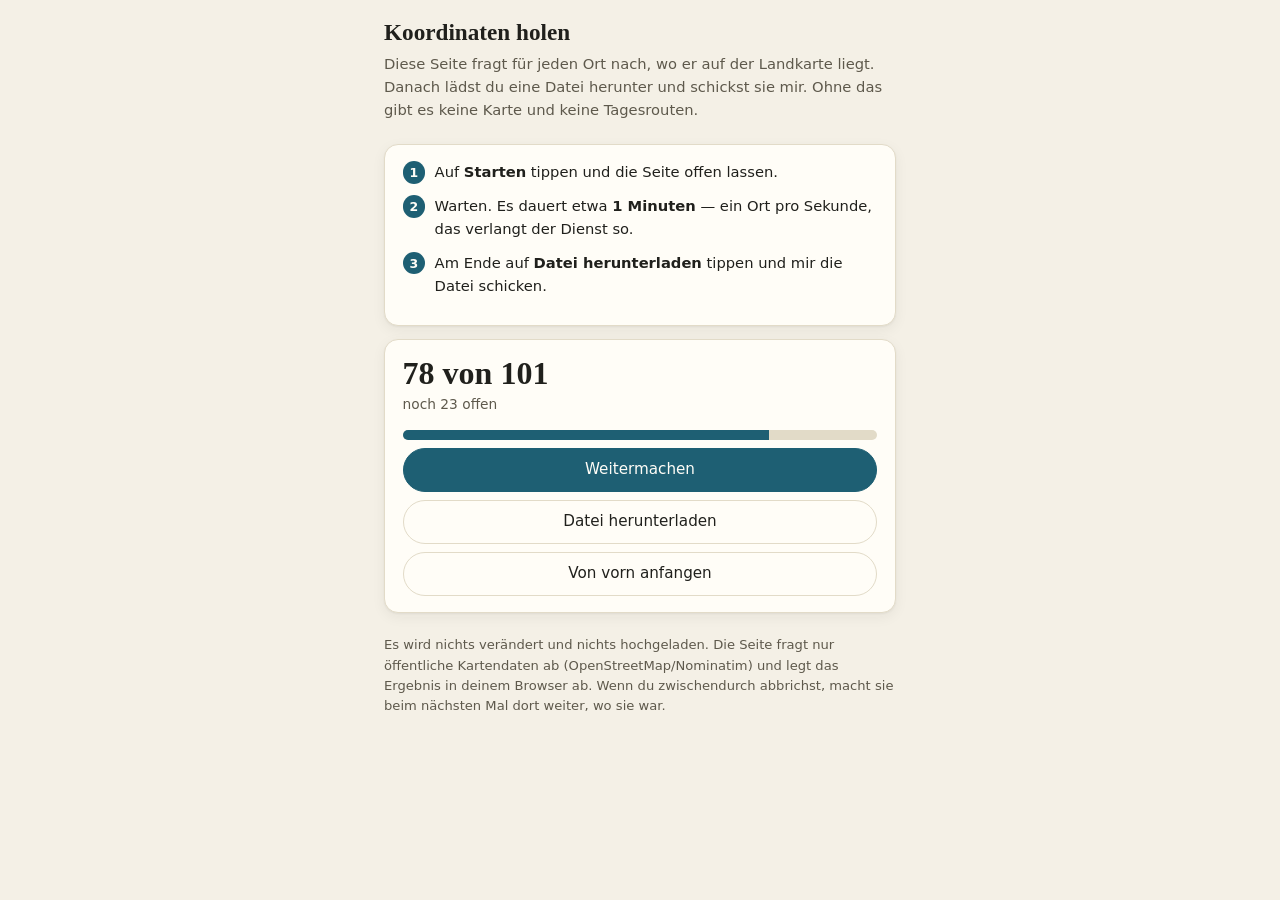
==== koordinaten.html @ c28067ff "Koordinatensuche prueft ihre Treffer, statt sie blind zu uebernehmen Beim ersten Durchlauf waren dre" ====
<!DOCTYPE html>
<html lang="de">
<head>
<meta charset="utf-8">
<meta name="viewport" content="width=device-width, initial-scale=1">
<title>Koordinaten holen — Peschiera kompakt</title>
<link rel="stylesheet" href="./style.css">
<style>
  .k { max-width: 34rem; margin-inline: auto; padding: 1.2rem 1rem 3rem; }
  .k h1 { font-size: 1.45rem; margin-bottom: .4rem; }
  .k__lead { color: var(--soft); font-size: .92rem; margin-bottom: 1.4rem; }
  .k__box { background: var(--card); border: 1px solid var(--line); border-radius: var(--r-card);
    padding: 1rem 1.1rem; margin-bottom: .8rem; box-shadow: var(--shadow); }
  .k__big { font-size: 2rem; font-family: var(--font-head); font-weight: 600; line-height: 1.1; }
  .k__sub { color: var(--soft); font-size: .86rem; margin-top: .2rem; }
  .bar2 { height: 10px; border-radius: 5px; background: var(--line); overflow: hidden; margin: .9rem 0 .5rem; }
  .bar2 i { display: block; height: 100%; width: 0; background: var(--lake); transition: width .3s ease; }
  .k__acts { display: grid; gap: .5rem; margin-top: .5rem; }
  .log { font-family: ui-monospace, Menlo, monospace; font-size: .74rem; line-height: 1.5;
    max-height: 15rem; overflow-y: auto; background: var(--bg); border: 1px solid var(--line);
    border-radius: 10px; padding: .6rem .7rem; margin-top: .8rem; }
  .log b { color: var(--verde-ink); font-weight: 600; }
  .log s { color: var(--brick); text-decoration: none; }
  .k__note { font-size: .82rem; color: var(--soft); margin-top: 1.4rem; }
  .k__step { display: flex; gap: .6rem; align-items: flex-start; margin-bottom: .7rem; font-size: .92rem; }
  .k__step span:first-child { flex: 0 0 1.4rem; height: 1.4rem; border-radius: 50%;
    background: var(--lake); color: var(--card); display: grid; place-items: center;
    font-size: .78rem; font-weight: 700; }
</style>
</head>
<body>
<div class="k">
  <h1>Koordinaten holen</h1>
  <p class="k__lead">
    Diese Seite fragt für jeden Ort nach, wo er auf der Landkarte liegt. Danach lädst du
    eine Datei herunter und schickst sie mir. Ohne das gibt es keine Karte und keine Tagesrouten.
  </p>

  <div class="k__box">
    <div class="k__step"><span>1</span><span>Auf <b>Starten</b> tippen und die Seite offen lassen.</span></div>
    <div class="k__step"><span>2</span><span>Warten. Es dauert etwa <b id="eta">8 Minuten</b> — ein Ort pro Sekunde, das verlangt der Dienst so.</span></div>
    <div class="k__step"><span>3</span><span>Am Ende auf <b>Datei herunterladen</b> tippen und mir die Datei schicken.</span></div>
  </div>

  <div class="k__box">
    <div class="k__big" id="count">…</div>
    <div class="k__sub" id="sub">wird geladen</div>
    <div class="bar2"><i id="bar"></i></div>
    <div class="k__acts">
      <button type="button" class="btn btn--primary btn--wide" id="start">Starten</button>
      <button type="button" class="btn btn--wide" id="dl" hidden>Datei herunterladen</button>
      <button type="button" class="btn btn--wide" id="reset" hidden>Von vorn anfangen</button>
    </div>
    <div class="log" id="log" hidden></div>
  </div>

  <p class="k__note">
    Es wird nichts verändert und nichts hochgeladen. Die Seite fragt nur öffentliche
    Kartendaten ab (OpenStreetMap/Nominatim) und legt das Ergebnis in deinem Browser ab.
    Wenn du zwischendurch abbrichst, macht sie beim nächsten Mal dort weiter, wo sie war.
  </p>
</div>

<script>
(function () {
  'use strict';

  var DATA = './data/places.json';
  var PAUSE = 1100;                 // ms — Nominatim erlaubt 1 Anfrage pro Sekunde
  var LS = 'pk.coords';

  var $ = function (id) { return document.getElementById(id); };
  var data = null, found = {}, failed = {}, running = false, stop = false;

  try {
    var raw = JSON.parse(localStorage.getItem(LS) || '{}') || {};
    /* alte Fassung speicherte nur die Treffer */
    found = raw.found || raw;
    failed = raw.failed || {};
  } catch (e) { found = {}; failed = {}; }

  function save() {
    try { localStorage.setItem(LS, JSON.stringify({ found: found, failed: failed })); }
    catch (e) {}
  }

  function todo() {
    return data.places.filter(function (p) {
      return !p.geo && !found[p.id] && !failed[p.id];
    });
  }

  function done() {
    return data.places.filter(function (p) { return p.geo || found[p.id]; }).length;
  }

  function paint() {
    var n = data.places.length, d = done();
    $('count').textContent = d + ' von ' + n;
    var f = Object.keys(failed).length;
    $('sub').textContent = running ? 'läuft…'
      : d === n ? 'Alle Orte haben Koordinaten.'
      : (todo().length ? 'noch ' + todo().length + ' offen' : 'fertig')
        + (f ? ' · ' + f + ' nicht gefunden' : '');
    $('bar').style.width = (d / n * 100) + '%';
    $('eta').textContent = Math.max(1, Math.round(todo().length * PAUSE / 60000)) + ' Minuten';
    $('dl').hidden = d === 0;
    $('reset').hidden = d === 0 || running;
    $('start').hidden = d === n && !running;
    /* Waehrend des Laufs ist derselbe Knopf die Notbremse — nicht sperren. */
    $('start').textContent = running ? 'Anhalten' : (d > 0 ? 'Weitermachen' : 'Starten');
    $('start').classList.toggle('btn--primary', !running);
    $('start').disabled = false;
  }

  function log(msg, cls) {
    var el = $('log');
    el.hidden = false;
    var line = document.createElement('div');
    if (cls) { var t = document.createElement(cls); t.textContent = msg; line.appendChild(t); }
    else line.textContent = msg;
    el.appendChild(line);
    el.scrollTop = el.scrollHeight;
  }

  /* --- Plausibilitaetspruefung ---------------------------------------
     Beim ersten Durchlauf sind drei Orte falsch verortet worden. Zwei Regeln,
     an den vorhandenen Daten geeicht, haetten alle drei abgefangen:

     1. Ortsname. Steht in der Adresse ein Ort, muss er auch im Ergebnis
        vorkommen. "Via F. Fontana 32, Lazise" darf nicht in Peschiera landen.
     2. Entfernung. Die Luftlinie kann nie laenger sein als die gemessene
        Strassenentfernung aus distance_km. Mit etwas Spielraum, weil kurze
        Strecken grob gerundet sind.

     Eine Untergrenze fuer die Entfernung waere untauglich: 17 korrekte Orte
     liegen unter jedem Schwellenwert, der die falschen faengt. */

  var BOX = { lonMin: 10.35, latMax: 45.95, lonMax: 11.15, latMin: 45.05 };

  function nrm(x) {
    return String(x || '').toLowerCase()
      .normalize('NFD').replace(/[\u0300-\u036f]/g, '')
      .replace(/[^a-z0-9 ]/g, ' ').replace(/\s+/g, ' ').trim();
  }

  var TOWNS = [];
  function buildTowns() {
    var seen = {};
    data.places.forEach(function (p) {
      var a = (p.address || '').trim();
      if (a.indexOf(',') < 0) return;
      var t = a.split(',').pop().trim();
      if (t && !seen[nrm(t)]) { seen[nrm(t)] = 1; TOWNS.push(t); }
    });
    /* laengere Namen zuerst, damit "Colà di Lazise" vor "Lazise" greift */
    TOWNS.sort(function (a, b) { return b.length - a.length; });
  }

  function townOf(p) {
    var raw = (p.address || '').trim();
    var a = nrm(raw);
    if (!a) return null;
    for (var i = 0; i < TOWNS.length; i++) {
      if (a.indexOf(nrm(TOWNS[i])) >= 0) return TOWNS[i];
    }
    /* Adressen ohne Komma, die wie ein Ortsname aussehen: kurz, keine Ziffern,
       kein Strassen- oder Wegwort am Anfang. Faengt Faelle wie
       "Ponti sul Mincio", die sonst ungeprueft durchlaufen. */
    if (raw.indexOf(',') < 0 && !/\d/.test(raw)) {
      var w = raw.split(/\s+/);
      if (w.length <= 4 && !/^(via|piazza|ab|start|localita|località|centro|spitze|parco|lungolago|imbarcadero|festung)$/i.test(w[0])) {
        return raw;
      }
    }
    return null;
  }

  function km(a, b) {
    var R = 6371, r = function (x) { return x * Math.PI / 180; };
    var dLat = r(b.lat - a.lat), dLon = r(b.lon - a.lon);
    var h = Math.sin(dLat / 2) * Math.sin(dLat / 2)
          + Math.cos(r(a.lat)) * Math.cos(r(b.lat)) * Math.sin(dLon / 2) * Math.sin(dLon / 2);
    return 2 * R * Math.asin(Math.sqrt(h));
  }

  /* Gibt null zurueck, wenn der Treffer passt — sonst den Ablehnungsgrund. */
  function reject(p, hit, displayName) {
    var t = townOf(p);
    if (t && nrm(displayName).indexOf(nrm(t)) < 0) {
      return 'liegt nicht in ' + t;
    }
    var base = data.meta && data.meta.base_geo;
    if (base && typeof p.distance_km === 'number' && p.distance_km > 0) {
      var luft = km(base, hit);
      var grenze = p.distance_km * 1.15 + 0.5;
      if (luft > grenze) {
        return 'zu weit weg (' + luft.toFixed(1) + ' km Luftlinie bei '
             + p.distance_km + ' km Strasse)';
      }
    }
    return null;
  }

  /* Von genau nach grob — die erste Anfrage, die etwas findet, gewinnt. */
  function queries(p) {
    var out = [], addr = (p.address || '').trim();
    if (addr) {
      out.push(addr + ', Italia');
      var noNr = addr.replace(/\s+\d+[\/\w]*(?=,|$)/, '');
      if (noNr !== addr) out.push(noNr + ', Italia');
    }
    if (p.name) {
      var parts = addr.split(',');
      var town = parts.length ? parts[parts.length - 1].trim() : '';
      out.push(town ? p.name + ', ' + town + ', Italia' : p.name + ', Italia');
    }
    var seen = {}, uniq = [];
    out.forEach(function (q) { if (q && !seen[q]) { seen[q] = 1; uniq.push(q); } });
    return uniq;
  }

  function ask(q) {
    var url = 'https://nominatim.openstreetmap.org/search'
      + '?format=jsonv2&limit=3&countrycodes=it&accept-language=de'
      /* auf die Reisegegend eingegrenzt — verhindert Treffer in halb Italien */
      + '&viewbox=' + BOX.lonMin + ',' + BOX.latMax + ',' + BOX.lonMax + ',' + BOX.latMin
      + '&bounded=1'
      + '&q=' + encodeURIComponent(q);
    return fetch(url, { headers: { 'Accept': 'application/json' } }).then(function (r) {
      if (!r.ok) throw new Error('HTTP ' + r.status);
      return r.json();
    }).then(function (hits) {
      if (!hits || !hits.length) return [];
      return hits.map(function (h) {
        return { geo: { lat: Number(Number(h.lat).toFixed(6)),
                        lon: Number(Number(h.lon).toFixed(6)) },
                 name: h.display_name || '' };
      });
    });
  }

  function wait(ms) { return new Promise(function (r) { setTimeout(r, ms); }); }

  function run() {
    var list = todo();
    if (!list.length) { running = false; paint(); return Promise.resolve(); }

    running = true; stop = false; paint();

    var i = 0;
    function next() {
      if (stop || i >= list.length) {
        running = false; paint();
        if (stop) { log('angehalten'); return Promise.resolve(); }
        var ids = Object.keys(failed);
        log('fertig — jetzt die Datei herunterladen', 'b');
        if (ids.length) {
          log('');
          log(ids.length + ' Orte ohne Koordinate — bitte mir diese Liste schicken:');
          ids.forEach(function (id) {
            var pl = null;
            for (var k = 0; k < data.places.length; k++) if (data.places[k].id === id) pl = data.places[k];
            log('   ' + (pl ? pl.name : id) + failed[id], 's');
          });
        }
        return Promise.resolve();
      }

      var p = list[i++];
      var qs = queries(p), qi = 0;

      var gruende = [];

      function tryOne() {
        if (qi >= qs.length) {
          var warum = gruende.length ? ' — ' + gruende[0] : ' — nichts gefunden';
          failed[p.id] = warum;
          save();
          log('✗ ' + p.name + warum, 's');
          return wait(PAUSE).then(next);
        }
        var q = qs[qi++];
        return ask(q).then(function (hits) {
          for (var i = 0; i < hits.length; i++) {
            var grund = reject(p, hits[i].geo, hits[i].name);
            if (!grund) {
              found[p.id] = hits[i].geo;
              delete failed[p.id];
              save(); paint();
              log('✓ ' + p.name);
              return wait(PAUSE).then(next);
            }
            if (gruende.indexOf(grund) < 0) gruende.push(grund);
          }
          return wait(PAUSE).then(tryOne);
        }).catch(function (err) {
          log('… ' + p.name + ' — ' + err.message + ', neuer Versuch');
          return wait(3000).then(tryOne);
        });
      }
      return tryOne();
    }
    return next();
  }

  function download() {
    var out = JSON.parse(JSON.stringify(data));
    out.places.forEach(function (p) { if (!p.geo && found[p.id]) p.geo = found[p.id]; });
    var missing = out.places.filter(function (p) { return !p.geo; }).length;
    var blob = new Blob([JSON.stringify(out, null, 2) + '\n'], { type: 'application/json' });
    var a = document.createElement('a');
    a.href = URL.createObjectURL(blob);
    a.download = 'places.json';
    document.body.appendChild(a); a.click(); a.remove();
    setTimeout(function () { URL.revokeObjectURL(a.href); }, 5000);
    log('Datei gespeichert' + (missing ? ' — ' + missing + ' Orte ohne Koordinaten' : ''), 'b');
  }

  $('start').addEventListener('click', function () {
    if (running) { stop = true; return; }
    run();
  });
  $('dl').addEventListener('click', download);
  $('reset').addEventListener('click', function () {
    if (!window.confirm('Alle bisher geholten Koordinaten verwerfen?')) return;
    found = {}; failed = {}; save(); $('log').innerHTML = ''; $('log').hidden = true; paint();
  });

  fetch(DATA, { cache: 'no-cache' }).then(function (r) { return r.json(); })
    .then(function (d) { data = d; buildTowns(); paint(); })
    .catch(function () {
      $('count').textContent = 'Fehler';
      $('sub').textContent = 'data/places.json nicht gefunden — läuft diese Seite im Projektordner?';
      $('start').hidden = true;
    });
})();
</script>
</body>
</html>
---- style.css ----
/* ==========================================================================
   Peschiera kompakt — style.css
   Mobile first, Spalte max. 32rem, Touch-Ziele ≥ 44px, Kontrast AA.
   ========================================================================== */

/* --- Tokens: Light (v1-Palette) ----------------------------------------- */
:root {
  --bg:    #F4F0E6;
  --card:  #FFFDF7;
  --ink:   #20201C;
  --soft:  #5E594C;
  --line:  #E2DBC8;
  --lake:  #1E5F73;
  --gold:  #B8912A;
  --brick: #A3462F;
  --verde: #2F6B5C;

  /* Text-Varianten der Akzente. Gold erreicht als Text kein AA (2,9:1),
     deshalb für Schrift eine dunklere Variante. */
  --lake-ink:  var(--lake);
  --gold-ink:  #7A5E12;
  --brick-ink: var(--brick);
  --verde-ink: var(--verde);

  --shadow: 0 1px 2px rgba(32,32,28,.05), 0 4px 14px rgba(32,32,28,.06);
  --shadow-lift: 0 2px 6px rgba(32,32,28,.08), 0 12px 32px rgba(32,32,28,.12);
  --scrim: rgba(32,32,28,.46);
  --wash: rgba(32,32,28,.045);

  --r-card: 14px;
  --r-pill: 999px;
  --col: 32rem;

  --font-head: 'Fraunces', Georgia, 'Times New Roman', serif;
  --font-body: 'Karla', system-ui, -apple-system, 'Segoe UI', sans-serif;

  --t: 160ms;
  --ease: cubic-bezier(.2,.7,.3,1);

  color-scheme: light;
}

/* --- Tokens: Dark (Systemeinstellung, sofern nicht manuell hell) --------- */
@media (prefers-color-scheme: dark) {
  :root:not([data-theme="light"]) {
    --bg:    #14150F;
    --card:  #1D1E17;
    --ink:   #EFEADD;
    --soft:  #A8A192;
    --line:  #2E2F25;
    --lake:  #6FB3C7;
    --gold:  #E0BC5B;
    --brick: #E08C72;
    --verde: #77C0AC;

    --lake-ink:  var(--lake);
    --gold-ink:  var(--gold);
    --brick-ink: var(--brick);
    --verde-ink: var(--verde);

    --shadow: 0 1px 2px rgba(0,0,0,.4), 0 4px 14px rgba(0,0,0,.34);
    --shadow-lift: 0 2px 6px rgba(0,0,0,.5), 0 12px 32px rgba(0,0,0,.45);
    --scrim: rgba(0,0,0,.62);
    --wash: rgba(239,234,221,.06);

    color-scheme: dark;
  }
}

/* --- Tokens: Dark (manuell erzwungen) ----------------------------------- */
:root[data-theme="dark"] {
  --bg:    #14150F;
  --card:  #1D1E17;
  --ink:   #EFEADD;
  --soft:  #A8A192;
  --line:  #2E2F25;
  --lake:  #6FB3C7;
  --gold:  #E0BC5B;
  --brick: #E08C72;
  --verde: #77C0AC;

  --lake-ink:  var(--lake);
  --gold-ink:  var(--gold);
  --brick-ink: var(--brick);
  --verde-ink: var(--verde);

  --shadow: 0 1px 2px rgba(0,0,0,.4), 0 4px 14px rgba(0,0,0,.34);
  --shadow-lift: 0 2px 6px rgba(0,0,0,.5), 0 12px 32px rgba(0,0,0,.45);
  --scrim: rgba(0,0,0,.62);
  --wash: rgba(239,234,221,.06);

  color-scheme: dark;
}

/* Akzent pro Kategorie — gesteuert über categories[].accent aus der JSON */
.acc-lake  { --accent: var(--lake);  --accent-ink: var(--lake-ink); }
.acc-gold  { --accent: var(--gold);  --accent-ink: var(--gold-ink); }
.acc-brick { --accent: var(--brick); --accent-ink: var(--brick-ink); }
.acc-verde { --accent: var(--verde); --accent-ink: var(--verde-ink); }

/* --- Basis --------------------------------------------------------------- */
*, *::before, *::after { box-sizing: border-box; }

/* Klassenregeln mit display überstimmen sonst das display:none des Browsers,
   und als hidden markierte Elemente bleiben sichtbar. */
[hidden] { display: none !important; }

/* iOS Safari: nimmt die Wartezeit auf einen möglichen Doppeltipp heraus und
   unterdrückt das graue Aufblitzen — sonst fühlt sich jeder Tipp träge an. */
button, a, input, label, .chip, .tab, .card__open, .star {
  touch-action: manipulation;
  -webkit-tap-highlight-color: transparent;
}
/* Das Sheet braucht die volle Kontrolle über Gesten, sein Inhalt scrollt. */
.sheet { touch-action: none; }
.sheet__body { touch-action: pan-y; }
/* Langes Drücken auf eine Karte soll keine Textauswahl auslösen. */
.card__open { -webkit-touch-callout: none; -webkit-user-select: none; user-select: none; }

html {
  -webkit-text-size-adjust: 100%;
  /* Anker- und Fokus-Sprünge nicht unter den Sticky-Header oder die
     fixierte Tableiste laufen lassen. --bar-h setzt app.js. */
  scroll-padding-top: calc(var(--bar-h, 8rem) + .5rem);
  scroll-padding-bottom: 5.5rem;
}

body {
  margin: 0;
  font-family: var(--font-body);
  font-size: 1rem;
  line-height: 1.55;
  color: var(--ink);
  background: var(--bg);
  -webkit-font-smoothing: antialiased;
  overscroll-behavior-y: none;
  /* Platz für die Tableiste unten */
  padding-bottom: calc(4.25rem + env(safe-area-inset-bottom));
}
/* Sheet offen: Seite festhalten. position:fixed statt nur overflow:hidden,
   weil iOS Safari sonst den Hintergrund weiterscrollt. top setzt app.js. */
body.is-locked {
  position: fixed;
  left: 0; right: 0; width: 100%;
  overflow: hidden;
}

h1, h2, h3 { margin: 0; font-family: var(--font-head); font-weight: 600; line-height: 1.2; }
p { margin: 0; }
a { color: var(--lake-ink); }

button { font: inherit; color: inherit; background: none; border: 0; }

:focus-visible {
  outline: 2px solid var(--lake-ink);
  outline-offset: 2px;
  border-radius: 6px;
}
@media (prefers-color-scheme: dark) {
  :root:not([data-theme="light"]) :focus-visible { outline-color: var(--gold); }
}
:root[data-theme="dark"] :focus-visible { outline-color: var(--gold); }

.wrap { width: 100%; max-width: var(--col); margin-inline: auto; padding-inline: 1rem; }

.sr-only {
  position: absolute; width: 1px; height: 1px; padding: 0; margin: -1px;
  overflow: hidden; clip: rect(0 0 0 0); white-space: nowrap; border: 0;
}
.skip {
  position: absolute; left: -9999px; top: 0; z-index: 90;
  background: var(--lake); color: #fff; padding: .7rem 1rem;
}
.skip:focus { left: 0; }

/* --- Kopf --------------------------------------------------------------- */
.bar {
  position: sticky; top: 0; z-index: 30;
  background: var(--bg);
  border-bottom: 1px solid var(--line);
  padding-top: env(safe-area-inset-top);
}

.bar__row { display: flex; align-items: flex-start; gap: .75rem; padding: .55rem 0 .4rem; }

.bar__title { font-size: 1.32rem; letter-spacing: -.015em; }
.bar__title em { font-style: normal; color: var(--lake-ink); }
.bar__sub { display: flex; align-items: center; gap: .55rem; margin-top: .25rem; }
.bar__hint { font-size: .74rem; color: var(--soft); }

/* Dauerschalter für den Hund. Kein Chip — ein Chip sagt "jetzt gerade",
   ein Schalter sagt "immer", und genau das ist gemeint. */
.switch {
  display: inline-flex; align-items: center; gap: .4rem;
  min-height: 32px; padding: 0 .1rem;
  font-size: .82rem; font-weight: 700; color: var(--soft);
  cursor: pointer;
}
.switch__box {
  width: 34px; height: 20px; flex: 0 0 auto;
  border: 1px solid var(--line); border-radius: var(--r-pill);
  background: var(--card);
  transition: background var(--t) var(--ease), border-color var(--t) var(--ease);
}
.switch__knob {
  display: block; width: 14px; height: 14px; margin: 2px;
  border-radius: var(--r-pill); background: var(--soft);
  transition: transform var(--t) var(--ease), background var(--t) var(--ease);
}
.switch[aria-checked="true"] { color: var(--verde-ink); }
.switch[aria-checked="true"] .switch__box { background: var(--verde); border-color: var(--verde); }
.switch[aria-checked="true"] .switch__knob { background: var(--card); transform: translateX(14px); }

.icon-btn {
  flex: 0 0 auto;
  width: 44px; height: 44px; margin-top: -.1rem;
  display: grid; place-items: center;
  border: 1px solid var(--line); border-radius: var(--r-pill);
  background: var(--card); color: var(--soft);
  cursor: pointer;
  transition: color var(--t) var(--ease), border-color var(--t) var(--ease);
  -webkit-tap-highlight-color: transparent;
}
.icon-btn:hover { color: var(--ink); }
.icon-btn svg { width: 20px; height: 20px; fill: none; stroke: currentColor; stroke-width: 1.8;
  stroke-linecap: round; stroke-linejoin: round; }

/* --- Suche -------------------------------------------------------------- */
.search { position: relative; padding-bottom: .45rem; }
.search__icon {
  position: absolute; left: .8rem; top: 50%; margin-top: -.85rem;
  width: 18px; height: 18px; pointer-events: none;
  fill: none; stroke: var(--soft); stroke-width: 1.9; stroke-linecap: round;
}
.search__input {
  width: 100%; min-height: 44px;
  padding: 0 2.6rem;
  font-family: var(--font-body); font-size: 1rem;   /* ≥16px: kein iOS-Zoom */
  color: var(--ink); background: var(--card);
  border: 1px solid var(--line); border-radius: var(--r-pill);
  appearance: none; -webkit-appearance: none;
  transition: border-color var(--t) var(--ease), box-shadow var(--t) var(--ease);
}
.search__input::-webkit-search-cancel-button { display: none; }
.search__input::placeholder { color: var(--soft); opacity: 1; }
.search__input:focus { border-color: var(--lake-ink); }
/* Kein outline:none — der Ring aus :focus-visible bleibt die Rückfallebene,
   auch wenn color-mix() nicht unterstützt wird. */
.search__input:focus-visible {
  outline: 2px solid var(--lake-ink);
  outline-offset: 2px;
}
.search__clear {
  position: absolute; right: .35rem; top: 50%; margin-top: -22px;
  width: 44px; height: 44px; border-radius: var(--r-pill);
  display: grid; place-items: center;
  color: var(--soft); cursor: pointer; font-size: 1.3rem; line-height: 1;
}

/* --- Filter-Chips ------------------------------------------------------- */
.filters { padding-bottom: .4rem; }

.chiprow {
  display: flex; gap: .4rem; align-items: center;
  overflow-x: auto; scrollbar-width: none;
  margin-inline: -1rem; padding: .1rem 1rem .3rem;
}
.chiprow::-webkit-scrollbar { display: none; }

/* Dass die Reihe seitlich weitergeht, sah man bisher nicht. Der Verlauf sitzt
   auf dem Rahmen, nicht auf der scrollenden Reihe — sonst scrollt er mit. */
.chipwrap { position: relative; }
.chipwrap::after {
  content: ''; position: absolute; top: 0; bottom: 0; right: -1rem;
  width: 3rem; pointer-events: none;
  /* Chip und Hintergrund liegen farblich dicht beieinander, ein zarter
     Verlauf wäre unsichtbar. Deshalb deckt er am Rand vollständig ab. */
  background: linear-gradient(to right, transparent, var(--bg) 62%, var(--bg));
}
.chiprow--wrap {
  flex-wrap: wrap; align-items: flex-start;
  margin-inline: 0; padding-inline: 0;
  /* Begrenzt, damit der Sticky-Header nie den halben Bildschirm frisst */
  max-height: 7.5rem; overflow-y: auto; overscroll-behavior: contain;
}

.chip {
  flex: 0 0 auto;
  display: inline-flex; align-items: center; gap: .35rem;
  min-height: 36px; padding: .3rem .72rem;
  font-size: .85rem; font-weight: 500;
  color: var(--soft); background: var(--card);
  border: 1px solid var(--line); border-radius: var(--r-pill);
  cursor: pointer; white-space: nowrap;
  transition: color var(--t) var(--ease), background var(--t) var(--ease),
              border-color var(--t) var(--ease);
  -webkit-tap-highlight-color: transparent;
}
.chip__n { font-size: .74rem; font-variant-numeric: tabular-nums; opacity: .75; }
.chip[aria-pressed="true"] {
  color: var(--card); background: var(--accent, var(--lake));
  border-color: var(--accent, var(--lake));
}
.chip[aria-pressed="true"] .chip__n { opacity: .85; }
.chip--dog[aria-pressed="true"] { background: var(--verde); border-color: var(--verde); }
.chip--walk[aria-pressed="true"] { background: var(--lake); border-color: var(--lake); }
.chip--tag[aria-pressed="true"] { background: var(--ink); border-color: var(--ink); color: var(--bg); }

.chip--ghost { color: var(--soft); background: transparent; border-style: dashed; }

/* Zeile mit Trefferzahl und Sortierung */
.meta {
  display: flex; align-items: center; justify-content: space-between;
  gap: .75rem; padding: .1rem 0 .6rem;
  font-size: .8rem; color: var(--soft);
}
.sort { display: inline-flex; border: 1px solid var(--line); border-radius: var(--r-pill);
  background: var(--card); overflow: hidden; }
.sort button {
  min-height: 36px; padding: .25rem .7rem;
  font-size: .8rem; font-weight: 500; color: var(--soft); cursor: pointer;
  transition: color var(--t) var(--ease), background var(--t) var(--ease);
}
.sort button[aria-pressed="true"] { color: var(--card); background: var(--lake); }

/* --- Liste -------------------------------------------------------------- */
.main { padding-top: .35rem; }
/* Zeile statt Karte. Bei 101 Orten kostet jede Kartenkante Platz, den der
   Name besser gebraucht: kein Schatten, keine Rundung, kein Abstand dazwischen
   — nur eine Haarlinie. Die farbige Kante links bleibt, sie ist das einzige
   Merkmal, das man ohne Lesen erkennt. */
.list {
  display: grid; gap: 0;
  margin-inline: -1rem;
  border-top: 1px solid var(--line);
}

.card {
  position: relative;
  display: grid; grid-template-columns: minmax(0, 1fr);
  align-items: start;
  min-height: 5.7rem;
  padding: .62rem 3.1rem .68rem .85rem;
  background: var(--card);
  border-bottom: 1px solid var(--line);
  border-left: 3px solid var(--accent, var(--line));
}

/* Deckt die ganze Karte ab, damit jeder Tap öffnet. Liegt unter dem Stern. */
.card__open {
  position: absolute; inset: 0; z-index: 0;
  cursor: pointer; background: none; padding: 0;
  -webkit-tap-highlight-color: transparent;
}

.card > h3, .card > p, .card > .facts { grid-column: 1; margin: 0; min-width: 0; }
.card > * + * { margin-top: .16rem; }

.card__name { font-size: 1.02rem; letter-spacing: -.01em; }
.card__meta { display: flex; flex-wrap: wrap; align-items: center; gap: .25rem .45rem; }
.card__badge {
  font-family: var(--font-body); font-size: .68rem; font-weight: 700;
  text-transform: uppercase; letter-spacing: .06em;
  color: var(--accent-ink, var(--soft));
  border: 1px solid currentColor; border-radius: 5px;
  padding: .05rem .34rem;
}
.card__cat { font-size: .72rem; font-weight: 700; text-transform: uppercase;
  letter-spacing: .06em; color: var(--accent-ink, var(--soft)); }

.card__note { font-size: .86rem; color: var(--soft);
  white-space: nowrap; overflow: hidden; text-overflow: ellipsis; }

.facts { display: flex; flex-wrap: wrap; gap: .1rem .6rem; font-size: .78rem; color: var(--soft); }
.fact { display: inline-flex; align-items: center; gap: .25rem; white-space: nowrap; }
.fact--rating { color: var(--ink); font-weight: 500; }
.fact--dog { color: var(--verde-ink); font-weight: 500; }
.fact--nodog { color: var(--soft); }
.fact svg { width: 14px; height: 14px; fill: none; stroke: currentColor; stroke-width: 1.9;
  stroke-linecap: round; stroke-linejoin: round; }
.fact--rating svg { fill: currentColor; stroke: none; }

/* .tag wird weiterhin im Detail-Sheet gebraucht, in der Zeile nicht mehr. */
.tag { font-size: .7rem; color: var(--soft); background: var(--wash);
  border-radius: var(--r-pill); padding: .1rem .48rem; }

/* Merken-Stern und Gesehen-Haken */
.card__marks {
  position: absolute; top: .3rem; right: .3rem; z-index: 1;
  display: grid; align-content: start;
}

.star, .seen {
  width: 44px; height: 44px;
  display: grid; place-items: center;
  border-radius: var(--r-pill); color: var(--soft); cursor: pointer;
  transition: color var(--t) var(--ease), transform var(--t) var(--ease);
}
.star svg, .seen svg { width: 21px; height: 21px; fill: none; stroke: currentColor;
  stroke-width: 1.7; stroke-linecap: round; stroke-linejoin: round; }
.star:active, .seen:active { transform: scale(.9); }

.star[aria-pressed="true"] { color: var(--gold-ink); }
.star[aria-pressed="true"] svg { fill: currentColor; }

.seen[aria-pressed="true"] { color: var(--verde-ink); }
.seen[aria-pressed="true"] svg { stroke-width: 2.2; }

/* Gesehen: erkennbar, aber weiter gut lesbar */
.card--seen { border-left-color: var(--line); }
.card--seen .card__name { color: var(--soft); }
.card--seen .card__note, .card--seen .facts { opacity: .72; }

.card__seen {
  display: inline-flex; align-items: center; gap: .22rem;
  font-size: .7rem; font-weight: 700; text-transform: uppercase; letter-spacing: .05em;
  color: var(--verde-ink);
}
.card__seen svg { width: 12px; height: 12px; fill: none; stroke: currentColor;
  stroke-width: 2.6; stroke-linecap: round; stroke-linejoin: round; }

.chip--unseen[aria-pressed="true"] { background: var(--verde); border-color: var(--verde); }
.chip--short[aria-pressed="true"] { background: var(--gold-ink); border-color: var(--gold-ink); }
.fact--time { color: var(--gold-ink); font-weight: 500; }
.chip svg { width: 14px; height: 14px; fill: none; stroke: currentColor; stroke-width: 1.9;
  stroke-linecap: round; stroke-linejoin: round; flex: 0 0 auto; }

/* --- Leerzustände ------------------------------------------------------- */
.empty { text-align: center; padding: 2.6rem 1rem; color: var(--soft); }
.empty h2 { font-size: 1.05rem; color: var(--ink); margin-bottom: .3rem; }
.empty p { font-size: .88rem; }
.empty .btn { margin-top: 1.1rem; }

.btn {
  display: inline-flex; align-items: center; justify-content: center; gap: .45rem;
  min-height: 44px; padding: 0 1.1rem;
  font-family: var(--font-body); font-size: .95rem; font-weight: 500;
  border-radius: var(--r-pill); border: 1px solid var(--line);
  background: var(--card); color: var(--ink);
  cursor: pointer; text-decoration: none;
  transition: background var(--t) var(--ease), border-color var(--t) var(--ease);
}
.btn--primary { background: var(--lake); border-color: var(--lake); color: #fff; }
:root[data-theme="dark"] .btn--primary,
.btn--primary { color: var(--card); }
.btn--wide { width: 100%; }
.btn svg { width: 17px; height: 17px; fill: none; stroke: currentColor; stroke-width: 1.9;
  stroke-linecap: round; stroke-linejoin: round; }

/* --- Teilen und Empfangen ----------------------------------------------- */
.sharebar {
  display: flex; align-items: center; justify-content: space-between; gap: .75rem;
  background: var(--card); border: 1px solid var(--line); border-radius: var(--r-card);
  padding: .7rem .85rem; margin-bottom: .7rem; box-shadow: var(--shadow);
}
.sharebar__t { font-size: .84rem; color: var(--soft); }
.sharebar .btn { min-height: 40px; padding: 0 .9rem; font-size: .88rem; flex: 0 0 auto; }

.inbox {
  background: var(--card); border: 1px solid var(--gold); border-left: 3px solid var(--gold);
  border-radius: var(--r-card); padding: .95rem 1rem 1rem; margin-bottom: .8rem;
  box-shadow: var(--shadow-lift);
}
.inbox__t { font-size: 1.05rem; margin-bottom: .2rem; }
.inbox__x { font-size: .87rem; color: var(--soft); margin-bottom: .8rem; }
.inbox__acts { display: grid; gap: .45rem; }

/* --- Info-Ansicht ------------------------------------------------------- */
.section { margin-bottom: 1.6rem; }
.section__h { font-size: 1.1rem; margin-bottom: .2rem; }
.section__lead { font-size: .83rem; color: var(--soft); margin-bottom: .75rem; }

.panel {
  background: var(--card); border: 1px solid var(--line);
  border-radius: var(--r-card); padding: .85rem .95rem; margin-bottom: .6rem;
  box-shadow: var(--shadow);
}
.panel--open { border-left: 3px solid var(--gold); }
.panel__t { font-size: .98rem; margin-bottom: .2rem; }
.panel__x { font-size: .88rem; color: var(--soft); }
.panel__c { font-size: .85rem; margin-top: .45rem; }

.checks { list-style: none; margin: 0; padding: 0; display: grid; gap: .5rem; }
.checks li {
  display: grid; grid-template-columns: 1.1rem 1fr; gap: .5rem;
  font-size: .87rem; color: var(--soft);
}
.checks li::before { content: "✓"; color: var(--verde-ink); font-weight: 700; line-height: 1.5; }

/* --- Detail-Sheet ------------------------------------------------------- */
.scrim {
  position: fixed; inset: 0; z-index: 40;
  background: var(--scrim); opacity: 0;
  transition: opacity var(--t) var(--ease);
}
.scrim[hidden] { display: none; }
.scrim.is-on { opacity: 1; }

.sheet {
  position: fixed; z-index: 50; left: 0; right: 0; bottom: 0;
  max-height: 90vh; max-height: 90dvh;
  display: flex; flex-direction: column;
  background: var(--card);
  border-top: 1px solid var(--line);
  border-radius: 20px 20px 0 0;
  box-shadow: var(--shadow-lift);
  transform: translateY(101%);
  transition: transform 260ms var(--ease);
  touch-action: none;
}
.sheet[hidden] { display: none; }
.sheet.is-on { transform: translateY(0); }
.sheet.is-drag { transition: none; }

.sheet__grip {
  width: 6rem; margin-inline: auto;
  padding: .7rem 0 .35rem; display: flex; justify-content: center;
}
.sheet__grip span { width: 2.2rem; height: 4px; border-radius: 2px; background: var(--line); }

.sheet__close {
  position: absolute; top: 1.15rem; right: .6rem; z-index: 3;
  width: 44px; height: 44px; display: grid; place-items: center;
  /* Kein Vollkreis: dessen Ecken liegen ausserhalb der Form und nehmen
     von den 44px spuerbar Trefferflaeche weg. */
  border-radius: 12px;
  background: var(--wash); color: var(--ink);
  cursor: pointer; font-size: 1.35rem; line-height: 1;
}

.sheet__body {
  /* Kein -webkit-overflow-scrolling: touch — seit iOS 13 ohne Wirkung, aber
     es hebt den Container auf eine eigene Ebene. Das ✕ liegt darüber und war
     auf dem iPhone deshalb nicht antippbar. */
  overflow-y: auto; touch-action: pan-y;
  position: relative; z-index: 1;
  padding: .2rem 1.15rem calc(1.5rem + env(safe-area-inset-bottom));
}
.sheet__body > * { max-width: var(--col); margin-inline: auto; }

.sheet__cat { font-size: .72rem; font-weight: 700; text-transform: uppercase;
  letter-spacing: .06em; color: var(--accent-ink, var(--soft)); }
.sheet__name { font-size: 1.42rem; letter-spacing: -.02em; padding-right: 3rem; margin: .1rem 0 .5rem; }
.sheet__note { font-size: .95rem; margin-bottom: .9rem; }

.dl { display: grid; grid-template-columns: 6.2rem 1fr; gap: .45rem .8rem; margin: 0 0 1rem; }
.dl dt { font-size: .74rem; font-weight: 700; text-transform: uppercase; letter-spacing: .05em;
  color: var(--soft); padding-top: .15rem; }
.dl dd { margin: 0; font-size: .92rem; }
.dl dd.soft { color: var(--soft); }
.dl a { text-decoration: none; border-bottom: 1px solid currentColor; }

.sheet__conn {
  font-size: .87rem; color: var(--soft);
  background: var(--wash); border-radius: 10px; padding: .6rem .7rem; margin-bottom: 1rem;
}
.sheet__conn b { display: block; font-size: .72rem; text-transform: uppercase; letter-spacing: .05em;
  color: var(--accent-ink, var(--soft)); margin-bottom: .15rem; }

.sheet__acts { display: grid; gap: .5rem; }

/* Tag-Auswahl im Filter-Sheet: umbrechend, nicht scrollend — hier ist Platz. */
.sheet__count { font-size: .82rem; font-weight: 700; color: var(--lake-ink); margin-bottom: .8rem; }
.tagpick { display: flex; flex-wrap: wrap; gap: .4rem; margin-bottom: 1.1rem; }
.chip--tags[aria-pressed="true"] { background: var(--ink); border-color: var(--ink); color: var(--bg); }

/* --- Tableiste ---------------------------------------------------------- */
/* Bei offener Tastatur hängt iOS fixierte Elemente an den sichtbaren
   Bildausschnitt — die Tableiste klebt dann über der Tastatur und verdeckt
   das erste Suchergebnis. Solange getippt wird, fährt sie weg. */
body.is-typing .tabs { transform: translateY(110%); }

.tabs {
  position: fixed; left: 0; right: 0; bottom: 0; z-index: 35;
  transition: transform 180ms var(--ease);
  background: var(--card);
  border-top: 1px solid var(--line);
  padding-bottom: env(safe-area-inset-bottom);
}
.tabs__inner { display: flex; max-width: var(--col); margin-inline: auto; }
.tab {
  flex: 1; min-height: 3.6rem; padding: .45rem .2rem;
  display: grid; justify-items: center; gap: .1rem;
  font-size: .68rem; font-weight: 500; color: var(--soft);
  cursor: pointer;
  transition: color var(--t) var(--ease);
  -webkit-tap-highlight-color: transparent;
}
.tab svg { width: 22px; height: 22px; fill: none; stroke: currentColor; stroke-width: 1.7;
  stroke-linecap: round; stroke-linejoin: round; }
.tab[aria-selected="true"] { color: var(--lake-ink); }
.tab__n {
  position: absolute; transform: translate(1.15rem, -.15rem);
  font-size: .62rem; font-weight: 700; line-height: 1;
  color: var(--card); background: var(--gold-ink);
  border-radius: var(--r-pill); padding: .12rem .3rem;
}

/* --- Fuß ---------------------------------------------------------------- */
.foot { padding: 1.6rem 0 .4rem; font-size: .74rem; color: var(--soft); text-align: center; }
.foot p + p { margin-top: .3rem; }

/* --- Ladezustand / Fehler ---------------------------------------------- */
.boot {
  position: fixed; inset: 0; z-index: 60;
  display: grid; place-content: center; justify-items: center; gap: .9rem;
  padding: 1.5rem; text-align: center; background: var(--bg); color: var(--soft);
}
.boot[hidden] { display: none; }
.boot h2 { font-size: 1.15rem; color: var(--ink); }
.boot p { font-size: .88rem; max-width: 26rem; }
.boot code { font-family: ui-monospace, Menlo, monospace; font-size: .82rem;
  background: var(--wash); padding: .1rem .3rem; border-radius: 4px; }
.spin { width: 28px; height: 28px; border-radius: 50%;
  border: 3px solid var(--line); border-top-color: var(--lake); animation: spin 850ms linear infinite; }
@keyframes spin { to { transform: rotate(360deg); } }

/* --- Heute -------------------------------------------------------------- */

.today { padding-top: .9rem; }

.today__date { font-size: .78rem; letter-spacing: .08em; text-transform: uppercase; color: var(--soft); }
.today__now {
  display: flex; align-items: baseline; gap: .6rem;
  font-size: 1.9rem; letter-spacing: -.02em; margin: .2rem 0 0;
  padding-bottom: .7rem; border-bottom: 2px solid var(--ink);
}
.today__clock { font-family: var(--font-body); font-size: .9rem; font-weight: 400; color: var(--soft); }

.today__weather {
  display: flex; align-items: center; gap: .45rem;
  padding: .7rem 0 .9rem;
  font-size: .86rem; color: var(--soft);
  border-bottom: 1px solid var(--line);
}
.today__weather .chip { height: 34px; }

.today__kicker {
  font-size: .74rem; font-weight: 700; letter-spacing: .1em; text-transform: uppercase;
  color: var(--brick-ink); margin-top: 1.1rem;
}
.today__cat {
  display: flex; align-items: baseline; gap: .5rem; flex-wrap: wrap;
  font-size: .72rem; font-weight: 700; letter-spacing: .06em; text-transform: uppercase;
  color: var(--accent-ink, var(--soft)); margin-top: .8rem;
}
.today__hours { font-weight: 400; letter-spacing: 0; text-transform: none; color: var(--soft); }
.today__name { font-size: 1.62rem; letter-spacing: -.02em; margin-top: .3rem; }
.today__note { font-size: .95rem; color: var(--soft); margin-top: .45rem;
  display: -webkit-box; -webkit-line-clamp: 3; -webkit-box-orient: vertical; overflow: hidden; }
.today__why { font-size: .88rem; margin-top: .5rem; }
.today__late { color: var(--brick-ink); }

.today__acts { display: flex; flex-wrap: wrap; gap: .5rem; margin-top: 1rem; }
.today__acts .btn { flex: 1 1 auto; }

.today__lead {
  font-size: .74rem; font-weight: 700; letter-spacing: .1em; text-transform: uppercase;
  color: var(--soft); margin: 1.6rem 0 .1rem;
  padding-top: 1rem; border-top: 1px solid var(--line);
}
.today__smalls { display: grid; }
.today__small {
  display: grid; gap: .1rem; text-align: left; cursor: pointer;
  padding: .7rem 0; border-bottom: 1px solid var(--line);
}
.today__small-n { font-family: var(--font-head); font-weight: 600; font-size: 1.02rem; }
.today__small-m { font-size: .8rem; color: var(--soft); }

.today__none {
  margin-top: 1.4rem; padding: 1.1rem 1.1rem 1.2rem;
  background: var(--wash); border-radius: var(--r-card);
}
.today__none h3 { font-size: 1.1rem; }
.today__none p { font-size: .9rem; color: var(--soft); margin-top: .35rem; }

.today__all {
  display: flex; align-items: center; justify-content: space-between; gap: .5rem;
  width: 100%; min-height: 48px; margin: 1.3rem 0 .5rem;
  font-size: .95rem; color: var(--ink); cursor: pointer;
  border-top: 1px solid var(--line); padding-top: 1rem;
}
.today__all svg { width: 18px; height: 18px; flex: 0 0 auto; fill: none; stroke: var(--soft);
  stroke-width: 2; stroke-linecap: round; stroke-linejoin: round; }

/* --- Ab 33rem: etwas mehr Luft, Spalte bleibt bei 32rem ---------------- */
@media (min-width: 33rem) {
  .bar__title { font-size: 1.5rem; }
  .card { padding: .8rem 1.1rem .85rem 1rem; }
  .sheet { left: 50%; right: auto; width: min(34rem, 100%); transform: translate(-50%, 101%); }
  .sheet.is-on { transform: translate(-50%, 0); }
}

/* --- Bewegung reduzieren ----------------------------------------------- */
@media (prefers-reduced-motion: reduce) {
  *, *::before, *::after {
    animation-duration: .01ms !important; animation-iteration-count: 1 !important;
    transition-duration: .01ms !important;
  }
}

/* --- Druck -------------------------------------------------------------- */
@media print {
  .bar, .tabs, .filters, .sheet, .scrim, .star { display: none !important; }
  body { padding-bottom: 0; }
  .card { break-inside: avoid; box-shadow: none; }
}
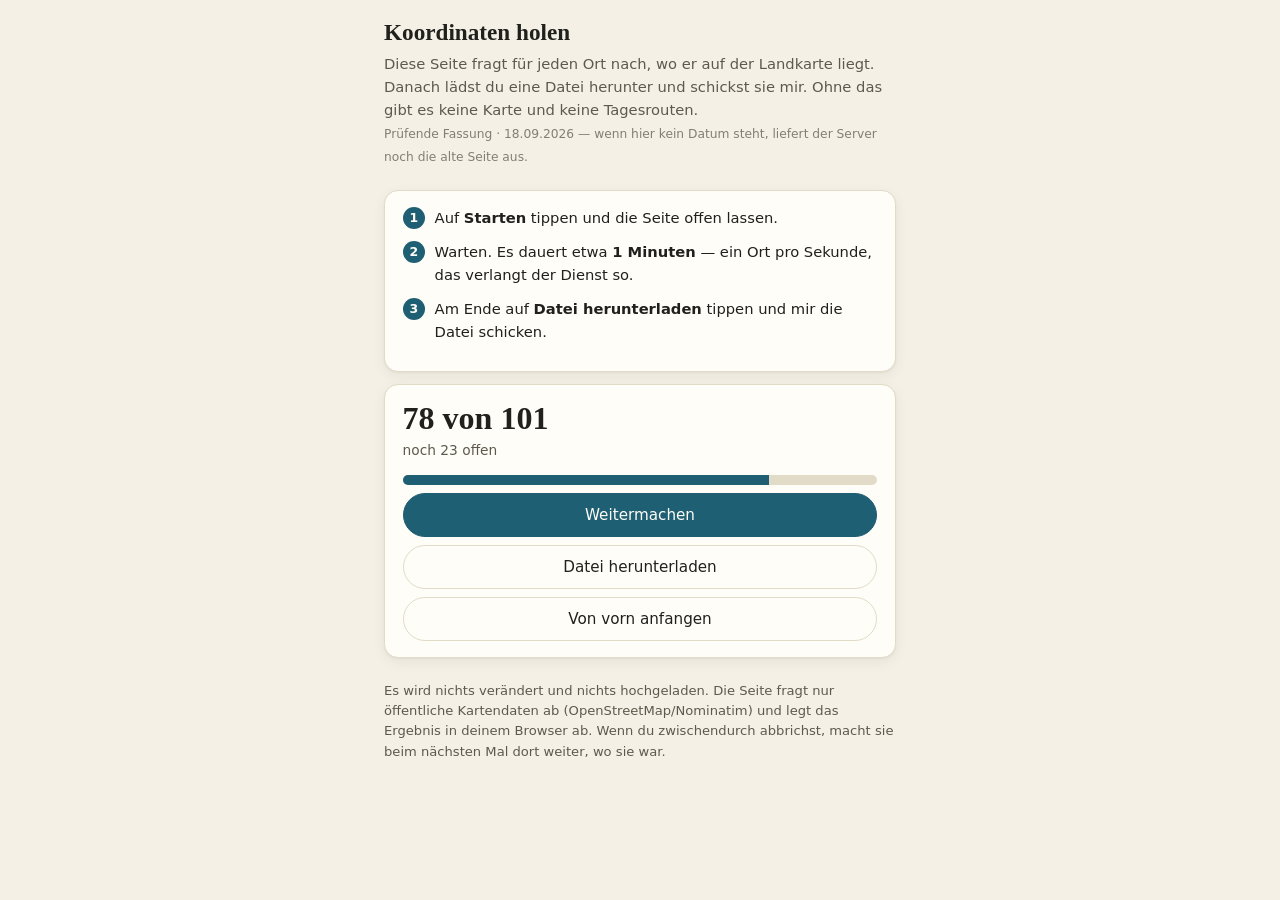
==== commit 80add1dc: "Gemerkte Treffer aus frueheren Laeufen werden geprueft Falle vor dem naechsten Durchlauf: der Browse" ====
--- a/koordinaten.html
+++ b/koordinaten.html
@@ -34,6 +34,8 @@
   <p class="k__lead">
     Diese Seite fragt für jeden Ort nach, wo er auf der Landkarte liegt. Danach lädst du
     eine Datei herunter und schickst sie mir. Ohne das gibt es keine Karte und keine Tagesrouten.
+    <br><small style="opacity:.75">Prüfende Fassung · 18.09.2026 — wenn hier kein Datum steht,
+    liefert der Server noch die alte Seite aus.</small>
   </p>
 
   <div class="k__box">
@@ -304,6 +306,43 @@
     return next();
   }
 
+  /* Ein frueherer Lauf kann Treffer gespeichert haben, die den heutigen Regeln
+     nicht standhalten — etwa die drei nachweislich falschen Punkte. Beim Laden
+     aussortieren, sonst landen sie ungeprueft wieder in der Datei. */
+  function pruefeGemerktes() {
+    var raus = [];
+    var base = data.meta && data.meta.base_geo;
+
+    data.places.forEach(function (p) {
+      var g = found[p.id];
+      if (!g) return;
+
+      /* Punkte, die inzwischen in der Datei stehen, braucht der Speicher nicht */
+      if (p.geo) { delete found[p.id]; return; }
+
+      /* Der Ergebnistext des Dienstes ist nicht mitgespeichert, die Ortsregel
+         laesst sich also nicht nachholen. Die Entfernungsregel schon — und die
+         faengt genau die Punkte, die zu weit weg liegen. */
+      if (base && typeof p.distance_km === 'number' && p.distance_km > 0) {
+        var luft = km(base, g);
+        var grenze = p.distance_km * 1.15 + 0.5;
+        if (luft > grenze) {
+          delete found[p.id];
+          raus.push(p.name + ' — ' + luft.toFixed(1) + ' km Luftlinie bei '
+                    + p.distance_km + ' km Strasse');
+        }
+      }
+    });
+
+    /* Immer sichern: damit wird zugleich das alte Speicherformat migriert. */
+    save();
+
+    if (raus.length) {
+      log('Aus einem frueheren Lauf verworfen:');
+      raus.forEach(function (r) { log('   ' + r, 's'); });
+    }
+  }
+
   function download() {
     var out = JSON.parse(JSON.stringify(data));
     out.places.forEach(function (p) { if (!p.geo && found[p.id]) p.geo = found[p.id]; });
@@ -328,7 +367,12 @@
   });
 
   fetch(DATA, { cache: 'no-cache' }).then(function (r) { return r.json(); })
-    .then(function (d) { data = d; buildTowns(); paint(); })
+    .then(function (d) {
+      data = d;
+      buildTowns();
+      pruefeGemerktes();
+      paint();
+    })
     .catch(function () {
       $('count').textContent = 'Fehler';
       $('sub').textContent = 'data/places.json nicht gefunden — läuft diese Seite im Projektordner?';
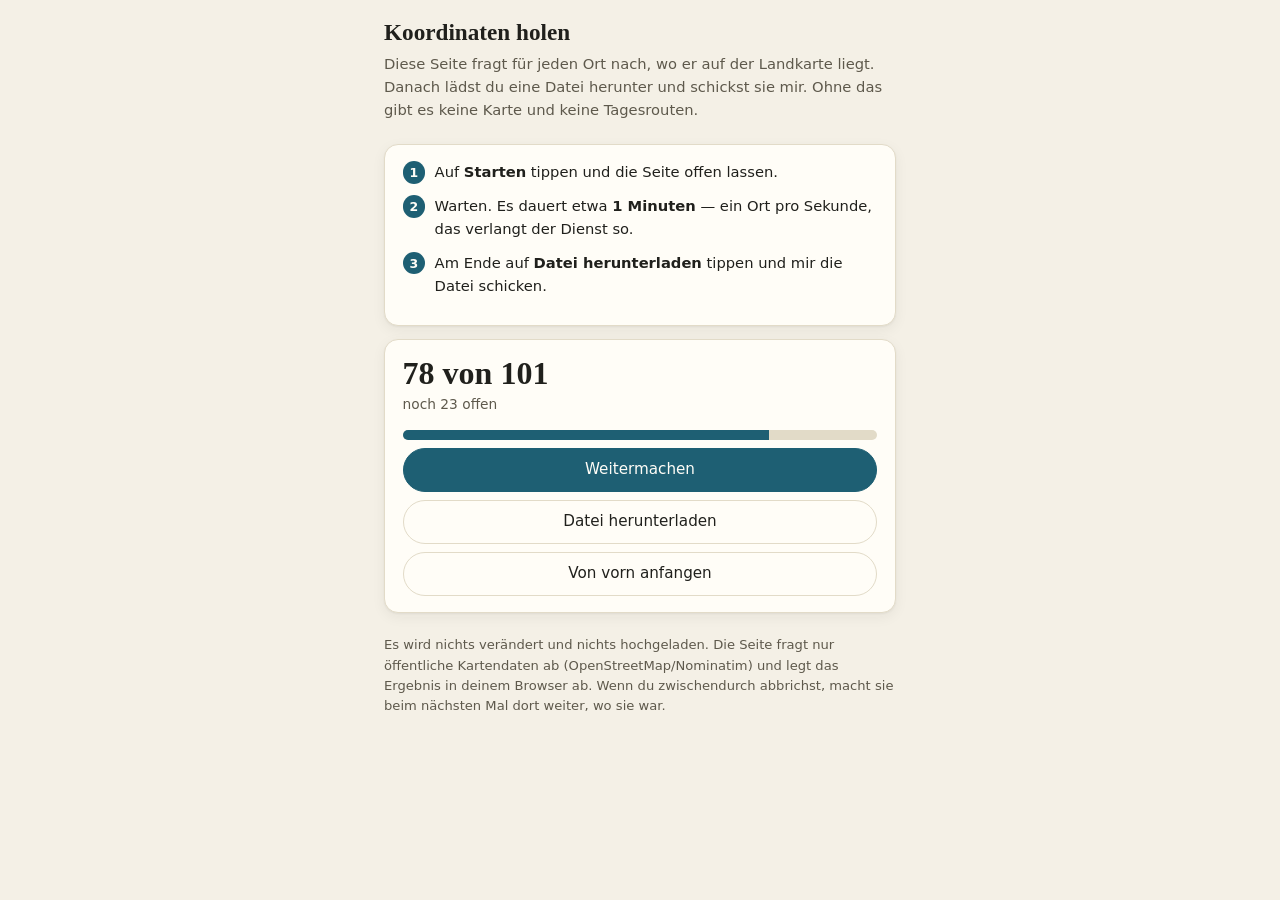
==== commit 7e3a5a07: "Merge remote-tracking branch 'origin/claude/peschiera-kompakt-v2-vqzy9s' into claude/beautiful-dijks" ====
--- a/koordinaten.html
+++ b/koordinaten.html
@@ -34,8 +34,6 @@
   <p class="k__lead">
     Diese Seite fragt für jeden Ort nach, wo er auf der Landkarte liegt. Danach lädst du
     eine Datei herunter und schickst sie mir. Ohne das gibt es keine Karte und keine Tagesrouten.
-    <br><small style="opacity:.75">Prüfende Fassung · 18.09.2026 — wenn hier kein Datum steht,
-    liefert der Server noch die alte Seite aus.</small>
   </p>
 
   <div class="k__box">
@@ -306,43 +304,6 @@
     return next();
   }
 
-  /* Ein frueherer Lauf kann Treffer gespeichert haben, die den heutigen Regeln
-     nicht standhalten — etwa die drei nachweislich falschen Punkte. Beim Laden
-     aussortieren, sonst landen sie ungeprueft wieder in der Datei. */
-  function pruefeGemerktes() {
-    var raus = [];
-    var base = data.meta && data.meta.base_geo;
-
-    data.places.forEach(function (p) {
-      var g = found[p.id];
-      if (!g) return;
-
-      /* Punkte, die inzwischen in der Datei stehen, braucht der Speicher nicht */
-      if (p.geo) { delete found[p.id]; return; }
-
-      /* Der Ergebnistext des Dienstes ist nicht mitgespeichert, die Ortsregel
-         laesst sich also nicht nachholen. Die Entfernungsregel schon — und die
-         faengt genau die Punkte, die zu weit weg liegen. */
-      if (base && typeof p.distance_km === 'number' && p.distance_km > 0) {
-        var luft = km(base, g);
-        var grenze = p.distance_km * 1.15 + 0.5;
-        if (luft > grenze) {
-          delete found[p.id];
-          raus.push(p.name + ' — ' + luft.toFixed(1) + ' km Luftlinie bei '
-                    + p.distance_km + ' km Strasse');
-        }
-      }
-    });
-
-    /* Immer sichern: damit wird zugleich das alte Speicherformat migriert. */
-    save();
-
-    if (raus.length) {
-      log('Aus einem frueheren Lauf verworfen:');
-      raus.forEach(function (r) { log('   ' + r, 's'); });
-    }
-  }
-
   function download() {
     var out = JSON.parse(JSON.stringify(data));
     out.places.forEach(function (p) { if (!p.geo && found[p.id]) p.geo = found[p.id]; });
@@ -367,12 +328,7 @@
   });
 
   fetch(DATA, { cache: 'no-cache' }).then(function (r) { return r.json(); })
-    .then(function (d) {
-      data = d;
-      buildTowns();
-      pruefeGemerktes();
-      paint();
-    })
+    .then(function (d) { data = d; buildTowns(); paint(); })
     .catch(function () {
       $('count').textContent = 'Fehler';
       $('sub').textContent = 'data/places.json nicht gefunden — läuft diese Seite im Projektordner?';
--- a/style.css
+++ b/style.css
@@ -371,9 +371,10 @@
 .card__note { font-size: .86rem; color: var(--soft);
   white-space: nowrap; overflow: hidden; text-overflow: ellipsis; }
 
-.facts { display: flex; flex-wrap: wrap; gap: .1rem .6rem; font-size: .78rem; color: var(--soft); }
+.facts { display: flex; flex-wrap: wrap; gap: .1rem .52rem; font-size: .78rem; color: var(--soft); }
 .fact { display: inline-flex; align-items: center; gap: .25rem; white-space: nowrap; }
 .fact--rating { color: var(--ink); font-weight: 500; }
+.fact__n { margin-left: .18rem; font-size: .72rem; font-weight: 400; color: var(--soft); }
 .fact--dog { color: var(--verde-ink); font-weight: 500; }
 .fact--nodog { color: var(--soft); }
 .fact svg { width: 14px; height: 14px; fill: none; stroke: currentColor; stroke-width: 1.9;
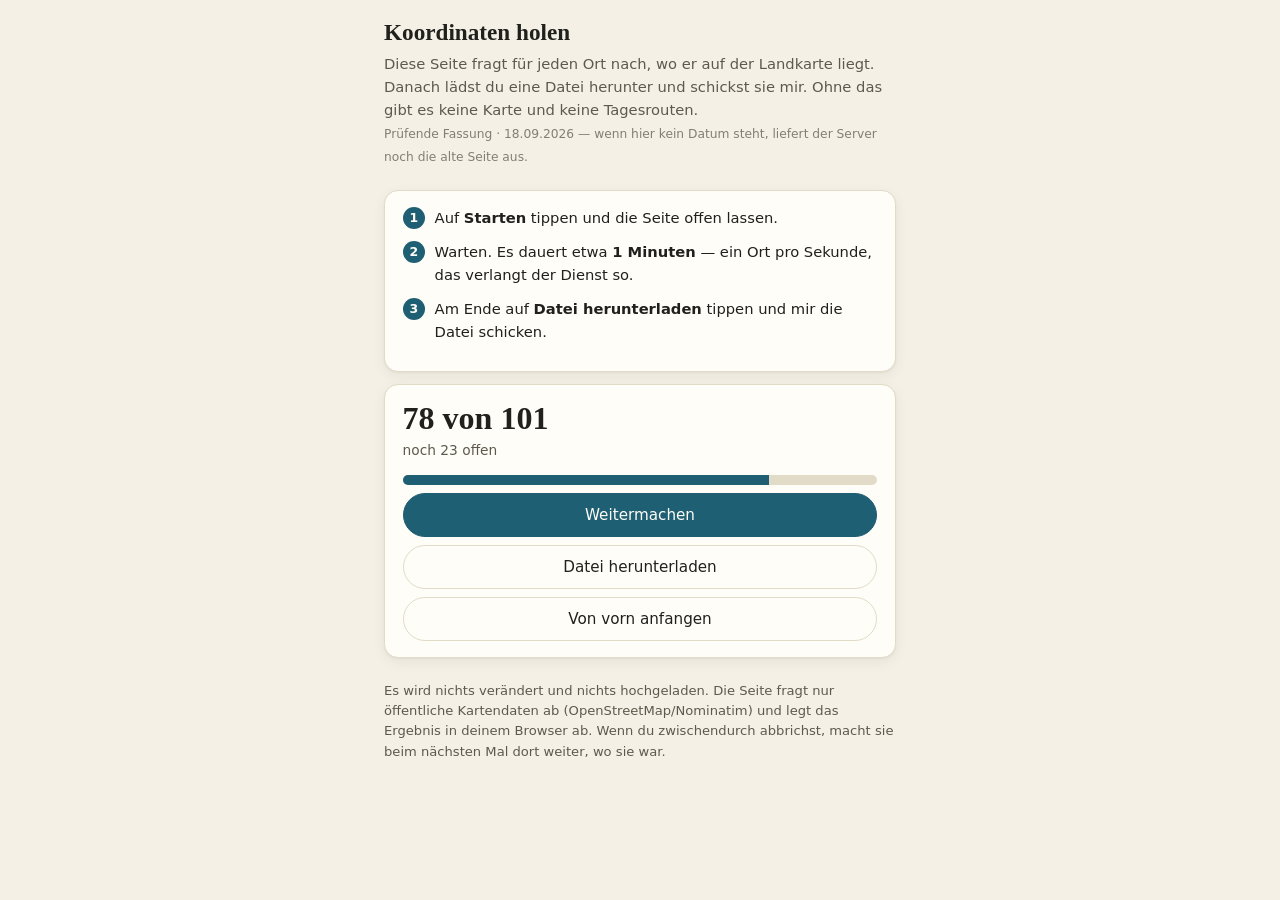
==== commit 7b20c659: "Merge remote-tracking branch 'origin/claude/peschiera-kompakt-v2-vqzy9s' into claude/beautiful-dijks" ====
--- a/koordinaten.html
+++ b/koordinaten.html
@@ -34,6 +34,8 @@
   <p class="k__lead">
     Diese Seite fragt für jeden Ort nach, wo er auf der Landkarte liegt. Danach lädst du
     eine Datei herunter und schickst sie mir. Ohne das gibt es keine Karte und keine Tagesrouten.
+    <br><small style="opacity:.75">Prüfende Fassung · 18.09.2026 — wenn hier kein Datum steht,
+    liefert der Server noch die alte Seite aus.</small>
   </p>
 
   <div class="k__box">
@@ -304,6 +306,43 @@
     return next();
   }
 
+  /* Ein frueherer Lauf kann Treffer gespeichert haben, die den heutigen Regeln
+     nicht standhalten — etwa die drei nachweislich falschen Punkte. Beim Laden
+     aussortieren, sonst landen sie ungeprueft wieder in der Datei. */
+  function pruefeGemerktes() {
+    var raus = [];
+    var base = data.meta && data.meta.base_geo;
+
+    data.places.forEach(function (p) {
+      var g = found[p.id];
+      if (!g) return;
+
+      /* Punkte, die inzwischen in der Datei stehen, braucht der Speicher nicht */
+      if (p.geo) { delete found[p.id]; return; }
+
+      /* Der Ergebnistext des Dienstes ist nicht mitgespeichert, die Ortsregel
+         laesst sich also nicht nachholen. Die Entfernungsregel schon — und die
+         faengt genau die Punkte, die zu weit weg liegen. */
+      if (base && typeof p.distance_km === 'number' && p.distance_km > 0) {
+        var luft = km(base, g);
+        var grenze = p.distance_km * 1.15 + 0.5;
+        if (luft > grenze) {
+          delete found[p.id];
+          raus.push(p.name + ' — ' + luft.toFixed(1) + ' km Luftlinie bei '
+                    + p.distance_km + ' km Strasse');
+        }
+      }
+    });
+
+    /* Immer sichern: damit wird zugleich das alte Speicherformat migriert. */
+    save();
+
+    if (raus.length) {
+      log('Aus einem frueheren Lauf verworfen:');
+      raus.forEach(function (r) { log('   ' + r, 's'); });
+    }
+  }
+
   function download() {
     var out = JSON.parse(JSON.stringify(data));
     out.places.forEach(function (p) { if (!p.geo && found[p.id]) p.geo = found[p.id]; });
@@ -328,7 +367,12 @@
   });
 
   fetch(DATA, { cache: 'no-cache' }).then(function (r) { return r.json(); })
-    .then(function (d) { data = d; buildTowns(); paint(); })
+    .then(function (d) {
+      data = d;
+      buildTowns();
+      pruefeGemerktes();
+      paint();
+    })
     .catch(function () {
       $('count').textContent = 'Fehler';
       $('sub').textContent = 'data/places.json nicht gefunden — läuft diese Seite im Projektordner?';
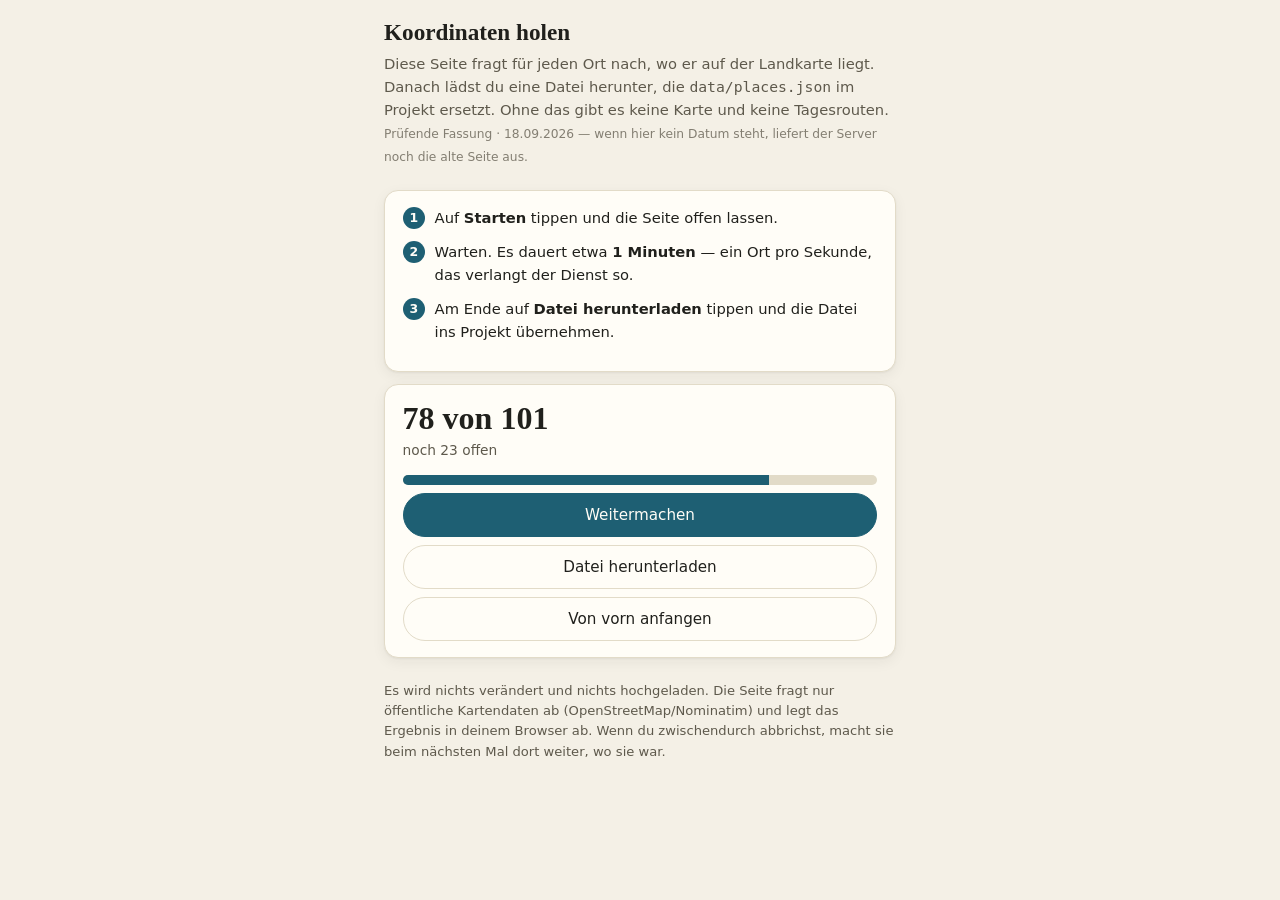
==== commit 7c49a4ae: "Die Befunde aus dem Audit abgearbeitet Fokusfalle im Sheet. aria-modal sagte es nur: der Tabulator l" ====
--- a/koordinaten.html
+++ b/koordinaten.html
@@ -33,7 +33,8 @@
   <h1>Koordinaten holen</h1>
   <p class="k__lead">
     Diese Seite fragt für jeden Ort nach, wo er auf der Landkarte liegt. Danach lädst du
-    eine Datei herunter und schickst sie mir. Ohne das gibt es keine Karte und keine Tagesrouten.
+    eine Datei herunter, die <code>data/places.json</code> im Projekt ersetzt. Ohne das
+    gibt es keine Karte und keine Tagesrouten.
     <br><small style="opacity:.75">Prüfende Fassung · 18.09.2026 — wenn hier kein Datum steht,
     liefert der Server noch die alte Seite aus.</small>
   </p>
@@ -41,7 +42,7 @@
   <div class="k__box">
     <div class="k__step"><span>1</span><span>Auf <b>Starten</b> tippen und die Seite offen lassen.</span></div>
     <div class="k__step"><span>2</span><span>Warten. Es dauert etwa <b id="eta">8 Minuten</b> — ein Ort pro Sekunde, das verlangt der Dienst so.</span></div>
-    <div class="k__step"><span>3</span><span>Am Ende auf <b>Datei herunterladen</b> tippen und mir die Datei schicken.</span></div>
+    <div class="k__step"><span>3</span><span>Am Ende auf <b>Datei herunterladen</b> tippen und die Datei ins Projekt übernehmen.</span></div>
   </div>
 
   <div class="k__box">
@@ -259,7 +260,7 @@
         log('fertig — jetzt die Datei herunterladen', 'b');
         if (ids.length) {
           log('');
-          log(ids.length + ' Orte ohne Koordinate — bitte mir diese Liste schicken:');
+          log(ids.length + ' Orte ohne Koordinate — von Hand aus Google Maps nachtragen:');
           ids.forEach(function (id) {
             var pl = null;
             for (var k = 0; k < data.places.length; k++) if (data.places[k].id === id) pl = data.places[k];
--- a/style.css
+++ b/style.css
@@ -182,6 +182,8 @@
 }
 
 .bar__row { display: flex; align-items: flex-start; gap: .75rem; padding: .55rem 0 .4rem; }
+/* min-width:0 ist nötig, damit der lange Titel im Flex-Kind kürzen darf. */
+.bar__main { flex: 1 1 auto; min-width: 0; }
 
 .bar__title { font-size: 1.32rem; letter-spacing: -.015em; }
 .bar__title em { font-style: normal; color: var(--lake-ink); }
@@ -276,12 +278,6 @@
   /* Chip und Hintergrund liegen farblich dicht beieinander, ein zarter
      Verlauf wäre unsichtbar. Deshalb deckt er am Rand vollständig ab. */
   background: linear-gradient(to right, transparent, var(--bg) 62%, var(--bg));
-}
-.chiprow--wrap {
-  flex-wrap: wrap; align-items: flex-start;
-  margin-inline: 0; padding-inline: 0;
-  /* Begrenzt, damit der Sticky-Header nie den halben Bildschirm frisst */
-  max-height: 7.5rem; overflow-y: auto; overscroll-behavior: contain;
 }
 
 .chip {
@@ -302,11 +298,8 @@
   border-color: var(--accent, var(--lake));
 }
 .chip[aria-pressed="true"] .chip__n { opacity: .85; }
-.chip--dog[aria-pressed="true"] { background: var(--verde); border-color: var(--verde); }
 .chip--walk[aria-pressed="true"] { background: var(--lake); border-color: var(--lake); }
 .chip--tag[aria-pressed="true"] { background: var(--ink); border-color: var(--ink); color: var(--bg); }
-
-.chip--ghost { color: var(--soft); background: transparent; border-style: dashed; }
 
 /* Zeile mit Trefferzahl und Sortierung */
 .meta {
@@ -371,19 +364,14 @@
 .card__note { font-size: .86rem; color: var(--soft);
   white-space: nowrap; overflow: hidden; text-overflow: ellipsis; }
 
-.facts { display: flex; flex-wrap: wrap; gap: .1rem .52rem; font-size: .78rem; color: var(--soft); }
+.facts { display: flex; flex-wrap: wrap; gap: .1rem .6rem; font-size: .78rem; color: var(--soft); }
 .fact { display: inline-flex; align-items: center; gap: .25rem; white-space: nowrap; }
 .fact--rating { color: var(--ink); font-weight: 500; }
-.fact__n { margin-left: .18rem; font-size: .72rem; font-weight: 400; color: var(--soft); }
 .fact--dog { color: var(--verde-ink); font-weight: 500; }
 .fact--nodog { color: var(--soft); }
 .fact svg { width: 14px; height: 14px; fill: none; stroke: currentColor; stroke-width: 1.9;
   stroke-linecap: round; stroke-linejoin: round; }
 .fact--rating svg { fill: currentColor; stroke: none; }
-
-/* .tag wird weiterhin im Detail-Sheet gebraucht, in der Zeile nicht mehr. */
-.tag { font-size: .7rem; color: var(--soft); background: var(--wash);
-  border-radius: var(--r-pill); padding: .1rem .48rem; }
 
 /* Merken-Stern und Gesehen-Haken */
 .card__marks {
@@ -441,9 +429,9 @@
   cursor: pointer; text-decoration: none;
   transition: background var(--t) var(--ease), border-color var(--t) var(--ease);
 }
-.btn--primary { background: var(--lake); border-color: var(--lake); color: #fff; }
-:root[data-theme="dark"] .btn--primary,
-.btn--primary { color: var(--card); }
+/* --card ist hell wie Papier und dunkel wie die Karte — auf dem Seeblau des
+   Knopfes liest sich beides. Ein eigener Wert je Schema ist nicht nötig. */
+.btn--primary { background: var(--lake); border-color: var(--lake); color: var(--card); }
 .btn--wide { width: 100%; }
 .btn svg { width: 17px; height: 17px; fill: none; stroke: currentColor; stroke-width: 1.9;
   stroke-linecap: round; stroke-linejoin: round; }
@@ -589,7 +577,10 @@
 }
 .tab svg { width: 22px; height: 22px; fill: none; stroke: currentColor; stroke-width: 1.7;
   stroke-linecap: round; stroke-linejoin: round; }
-.tab[aria-selected="true"] { color: var(--lake-ink); }
+.tab[aria-current="page"] { color: var(--lake-ink); }
+/* Ohne top/left/right/bottom bleibt die Marke an ihrer Stelle im Fluss stehen
+   und wird nur verschoben. Wer hier einen Versatz ergänzt, braucht zuerst
+   position:relative auf .tab — sonst bezieht er sich auf die Tableiste. */
 .tab__n {
   position: absolute; transform: translate(1.15rem, -.15rem);
   font-size: .62rem; font-weight: 700; line-height: 1;
@@ -600,6 +591,8 @@
 /* --- Fuß ---------------------------------------------------------------- */
 .foot { padding: 1.6rem 0 .4rem; font-size: .74rem; color: var(--soft); text-align: center; }
 .foot p + p { margin-top: .3rem; }
+/* Fassung im Offline-Speicher passt nicht zur App — sichtbar, nicht laut. */
+.foot__warn { display: block; margin-top: .35rem; color: var(--brick-ink); font-weight: 700; }
 
 /* --- Ladezustand / Fehler ---------------------------------------------- */
 .boot {
@@ -702,7 +695,7 @@
 
 /* --- Druck -------------------------------------------------------------- */
 @media print {
-  .bar, .tabs, .filters, .sheet, .scrim, .star { display: none !important; }
+  .bar, .tabs, .filters, .sheet, .scrim, .star, .seen, .sharebar, .inbox { display: none !important; }
   body { padding-bottom: 0; }
   .card { break-inside: avoid; box-shadow: none; }
 }
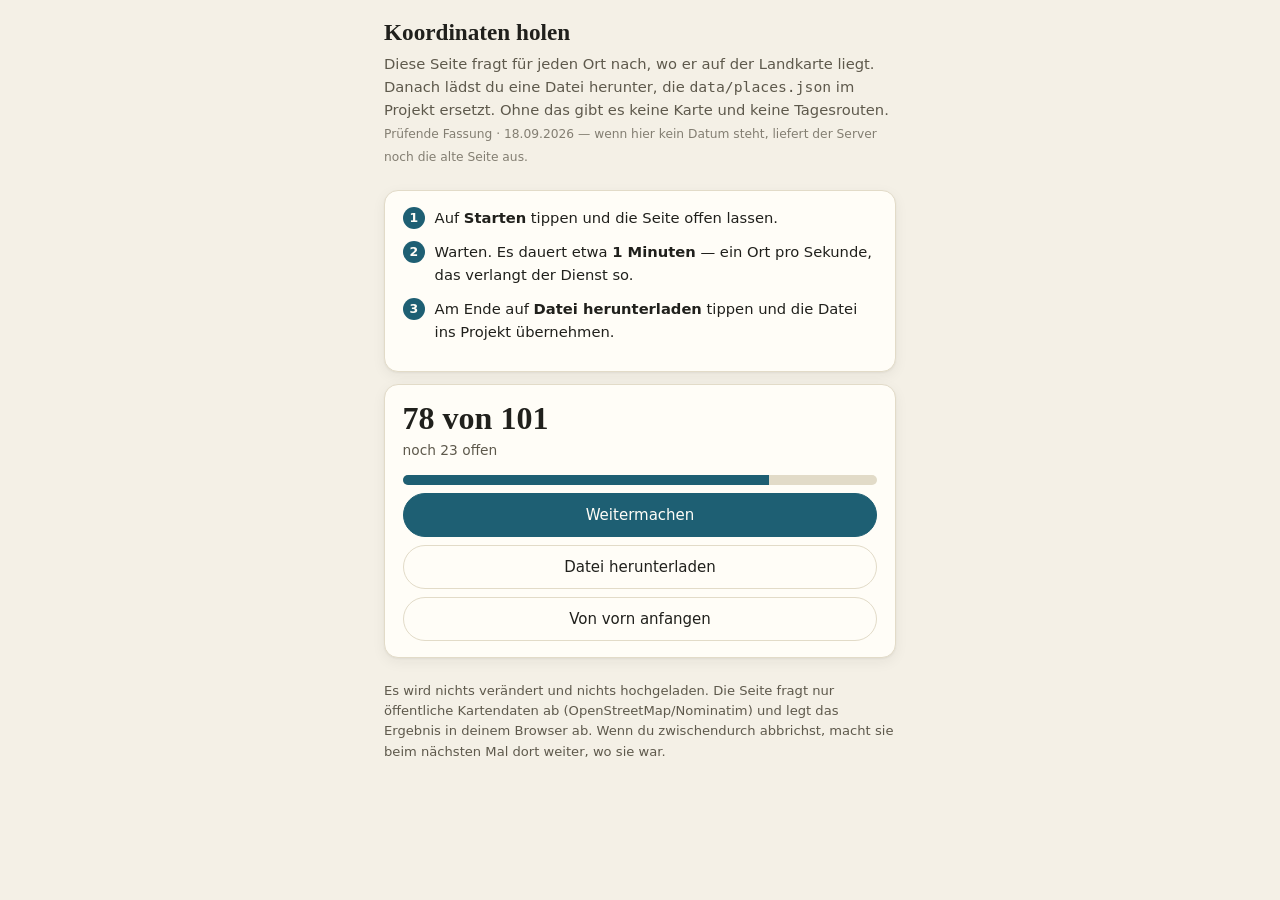
==== commit 0b5e33e6: "Ortspruefung war zu streng - Lauf brachte nichts Neues Gemeldet: der zweite Koordinatenlauf hat nich" ====
--- a/koordinaten.html
+++ b/koordinaten.html
@@ -71,6 +71,7 @@
   var DATA = './data/places.json';
   var PAUSE = 1100;                 // ms — Nominatim erlaubt 1 Anfrage pro Sekunde
   var LS = 'pk.coords';
+  var REGELN = 3;      /* hochzaehlen, wenn sich die Pruefregeln aendern */
 
   var $ = function (id) { return document.getElementById(id); };
   var data = null, found = {}, failed = {}, running = false, stop = false;
@@ -80,10 +81,13 @@
     /* alte Fassung speicherte nur die Treffer */
     found = raw.found || raw;
     failed = raw.failed || {};
+    /* Nach einer Regelaenderung duerfen frueher Abgelehnte nicht dauerhaft
+       haengen bleiben — sonst tut ein zweiter Lauf gar nichts mehr. */
+    if (raw.regeln !== REGELN) failed = {};
   } catch (e) { found = {}; failed = {}; }
 
   function save() {
-    try { localStorage.setItem(LS, JSON.stringify({ found: found, failed: failed })); }
+    try { localStorage.setItem(LS, JSON.stringify({ found: found, failed: failed, regeln: REGELN })); }
     catch (e) {}
   }
 
@@ -187,10 +191,29 @@
     return 2 * R * Math.asin(Math.sqrt(h));
   }
 
+  /* Fuellwoerter, die in italienischen Ortsnamen nichts unterscheiden. */
+  var FUELL = { di:1, del:1, della:1, delle:1, dei:1, degli:1, sul:1, sulla:1,
+                sui:1, alla:1, al:1, il:1, la:1, le:1, lo:1, da:1, e:1, in:1 };
+
+  /* Ortsteile nennt der Dienst oft nur mit der Gemeinde: "Colà di Lazise"
+     kommt als "Colà, Lazise, Verona" zurueck. Deshalb wird nicht die ganze
+     Zeichenkette verlangt, sondern mindestens ein aussagekraeftiges Wort. */
+  function ortPasst(town, displayName) {
+    var dn = nrm(displayName);
+    var woerter = nrm(town).split(' ').filter(function (w) {
+      return w.length >= 4 && !FUELL[w];
+    });
+    if (!woerter.length) return true;            /* nichts Pruefbares */
+    for (var i = 0; i < woerter.length; i++) {
+      if (dn.indexOf(woerter[i]) >= 0) return true;
+    }
+    return false;
+  }
+
   /* Gibt null zurueck, wenn der Treffer passt — sonst den Ablehnungsgrund. */
   function reject(p, hit, displayName) {
     var t = townOf(p);
-    if (t && nrm(displayName).indexOf(nrm(t)) < 0) {
+    if (t && !ortPasst(t, displayName)) {
       return 'liegt nicht in ' + t;
     }
     var base = data.meta && data.meta.base_geo;
@@ -250,6 +273,7 @@
     if (!list.length) { running = false; paint(); return Promise.resolve(); }
 
     running = true; stop = false; paint();
+    log('Starte mit ' + list.length + ' Orten…');
 
     var i = 0;
     function next() {
--- a/style.css
+++ b/style.css
@@ -14,6 +14,11 @@
   --gold:  #B8912A;
   --brick: #A3462F;
   --verde: #2F6B5C;
+  /* Fuenfte Kategoriefarbe. Bis v7 teilten sich "Ausfluege" und "Praktisch"
+     das Seeblau — bei 44 von 101 Orten sagte die farbige Kante damit nichts.
+     Stein ist bewusst entsaettigt: eine Apotheke ist Infrastruktur, keine
+     Attraktion. 5,34:1 auf --bg, 5,97:1 auf --card. */
+  --stein: #6B6152;
 
   /* Text-Varianten der Akzente. Gold erreicht als Text kein AA (2,9:1),
      deshalb für Schrift eine dunklere Variante. */
@@ -21,6 +26,7 @@
   --gold-ink:  #7A5E12;
   --brick-ink: var(--brick);
   --verde-ink: var(--verde);
+  --stein-ink: var(--stein);
 
   --shadow: 0 1px 2px rgba(32,32,28,.05), 0 4px 14px rgba(32,32,28,.06);
   --shadow-lift: 0 2px 6px rgba(32,32,28,.08), 0 12px 32px rgba(32,32,28,.12);
@@ -33,6 +39,17 @@
 
   --font-head: 'Fraunces', Georgia, 'Times New Roman', serif;
   --font-body: 'Karla', system-ui, -apple-system, 'Segoe UI', sans-serif;
+
+  /* Typo-Leiter. Bis v7 standen 30 verschiedene Schriftgroessen im
+     Stylesheet — gefuehlte Groessen statt einer Leiter. Sechs Stufen
+     reichen. Dazu kommt die 1rem-Basis, die nicht verhandelbar ist:
+     darunter zoomt iOS beim Tippen ins Suchfeld. */
+  --t-display: 1.625rem;   /* Fraunces 600 — Tagesabschnitt, Name im Sheet */
+  --t-title:   1.25rem;    /* Fraunces 600 — Kopf, Sektionskoepfe */
+  --t-name:    1.0625rem;  /* Fraunces 600 — Ortsname in der Zeile */
+  --t-body:    .9375rem;   /* Karla 400 — Notiz, Fliesstext */
+  --t-meta:    .8125rem;   /* Karla 500 — Fakten, Chips, Labels */
+  --t-micro:   .6875rem;   /* Karla 700 — Marken, Zaehler, Tableiste */
 
   --t: 160ms;
   --ease: cubic-bezier(.2,.7,.3,1);
@@ -52,11 +69,13 @@
     --gold:  #E0BC5B;
     --brick: #E08C72;
     --verde: #77C0AC;
+    --stein: #A79C86;          /* 6,19:1 auf --card */
 
     --lake-ink:  var(--lake);
     --gold-ink:  var(--gold);
     --brick-ink: var(--brick);
     --verde-ink: var(--verde);
+    --stein-ink: var(--stein);
 
     --shadow: 0 1px 2px rgba(0,0,0,.4), 0 4px 14px rgba(0,0,0,.34);
     --shadow-lift: 0 2px 6px rgba(0,0,0,.5), 0 12px 32px rgba(0,0,0,.45);
@@ -78,11 +97,13 @@
   --gold:  #E0BC5B;
   --brick: #E08C72;
   --verde: #77C0AC;
+  --stein: #A79C86;          /* 6,19:1 auf --card */
 
   --lake-ink:  var(--lake);
   --gold-ink:  var(--gold);
   --brick-ink: var(--brick);
   --verde-ink: var(--verde);
+  --stein-ink: var(--stein);
 
   --shadow: 0 1px 2px rgba(0,0,0,.4), 0 4px 14px rgba(0,0,0,.34);
   --shadow-lift: 0 2px 6px rgba(0,0,0,.5), 0 12px 32px rgba(0,0,0,.45);
@@ -97,6 +118,7 @@
 .acc-gold  { --accent: var(--gold);  --accent-ink: var(--gold-ink); }
 .acc-brick { --accent: var(--brick); --accent-ink: var(--brick-ink); }
 .acc-verde { --accent: var(--verde); --accent-ink: var(--verde-ink); }
+.acc-stein { --accent: var(--stein); --accent-ink: var(--stein-ink); }
 
 /* --- Basis --------------------------------------------------------------- */
 *, *::before, *::after { box-sizing: border-box; }
@@ -120,8 +142,8 @@
 html {
   -webkit-text-size-adjust: 100%;
   /* Anker- und Fokus-Sprünge nicht unter den Sticky-Header oder die
-     fixierte Tableiste laufen lassen. --bar-h setzt app.js. */
-  scroll-padding-top: calc(var(--bar-h, 8rem) + .5rem);
+     fixierte Tableiste laufen lassen. --bar-full setzt app.js. */
+  scroll-padding-top: calc(var(--bar-full, 9rem) + .5rem);
   scroll-padding-bottom: 5.5rem;
 }
 
@@ -174,28 +196,39 @@
 .skip:focus { left: 0; }
 
 /* --- Kopf --------------------------------------------------------------- */
+/* fixed, nicht sticky. Ein sticky Kopf belegt Platz im Fluss; klappt er beim
+   Scrollen ein, schrumpft das Dokument und die Liste springt unter dem Finger
+   nach oben. Fixed legt ihn ueber die Liste, .main haelt den Abstand. */
 .bar {
-  position: sticky; top: 0; z-index: 30;
+  position: fixed; top: 0; left: 0; right: 0; z-index: 30;
   background: var(--bg);
   border-bottom: 1px solid var(--line);
   padding-top: env(safe-area-inset-top);
 }
 
-.bar__row { display: flex; align-items: flex-start; gap: .75rem; padding: .55rem 0 .4rem; }
-/* min-width:0 ist nötig, damit der lange Titel im Flex-Kind kürzen darf. */
-.bar__main { flex: 1 1 auto; min-width: 0; }
-
-.bar__title { font-size: 1.32rem; letter-spacing: -.015em; }
+/* Titel, Schalter und Suche fahren beim Scrollen nach unten weg; die
+   Filterzeile bleibt. --bar-top-h misst app.js, damit die Bewegung genau
+   passt; ohne Messung bleibt der Kopf schlicht stehen. */
+.bar__top { transition: max-height 200ms var(--ease), opacity 140ms var(--ease); }
+body.is-compact .bar__top {
+  max-height: 0; opacity: 0; overflow: hidden;
+}
+
+/* Titel, Dauerschalter und Farbschema teilen sich eine Zeile. Bis v9 stand
+   der Schalter darunter, was den Kopf eine ganze Zeile hoeher machte. */
+.bar__row { display: flex; align-items: center; gap: .6rem; padding: .3rem 0 .35rem; }
+
+/* min-width:0, damit der Titel bei schmalen Geraeten kuerzen darf. */
+.bar__title { flex: 1 1 auto; min-width: 0; font-size: var(--t-title); letter-spacing: -.015em;
+  white-space: nowrap; overflow: hidden; text-overflow: ellipsis; }
 .bar__title em { font-style: normal; color: var(--lake-ink); }
-.bar__sub { display: flex; align-items: center; gap: .55rem; margin-top: .25rem; }
-.bar__hint { font-size: .74rem; color: var(--soft); }
 
 /* Dauerschalter für den Hund. Kein Chip — ein Chip sagt "jetzt gerade",
    ein Schalter sagt "immer", und genau das ist gemeint. */
 .switch {
   display: inline-flex; align-items: center; gap: .4rem;
-  min-height: 32px; padding: 0 .1rem;
-  font-size: .82rem; font-weight: 700; color: var(--soft);
+  min-height: 44px; margin-block: -6px; padding: 0 .1rem;
+  font-size: var(--t-meta); font-weight: 700; color: var(--soft);
   cursor: pointer;
 }
 .switch__box {
@@ -256,35 +289,45 @@
   position: absolute; right: .35rem; top: 50%; margin-top: -22px;
   width: 44px; height: 44px; border-radius: var(--r-pill);
   display: grid; place-items: center;
-  color: var(--soft); cursor: pointer; font-size: 1.3rem; line-height: 1;
-}
-
-/* --- Filter-Chips ------------------------------------------------------- */
-.filters { padding-bottom: .4rem; }
-
-.chiprow {
+  color: var(--soft); cursor: pointer; font-size: var(--t-title); line-height: 1;
+}
+
+/* --- Filterzeile -------------------------------------------------------- */
+/* Bis v9 standen hier zwei seitlich scrollende Chipreihen: neun Chips, von
+   denen einer ein Sheet oeffnete — drei Bedienmuster fuer eine Aufgabe, und
+   88 px Kopfhoehe. Jetzt ein Knopf fuer alle Filter, daneben nur die, die
+   gerade an sind, rechts die Sortierung. */
+.filterbar { padding-bottom: .4rem; }
+.filterbar__wrap { display: flex; align-items: center; gap: .4rem; }
+
+/* Die aktiven Filter scrollen, Filter- und Sortierknopf bleiben stehen. */
+.filterbar__active {
+  flex: 1 1 auto; min-width: 0;
   display: flex; gap: .4rem; align-items: center;
   overflow-x: auto; scrollbar-width: none;
-  margin-inline: -1rem; padding: .1rem 1rem .3rem;
-}
-.chiprow::-webkit-scrollbar { display: none; }
-
-/* Dass die Reihe seitlich weitergeht, sah man bisher nicht. Der Verlauf sitzt
-   auf dem Rahmen, nicht auf der scrollenden Reihe — sonst scrollt er mit. */
-.chipwrap { position: relative; }
-.chipwrap::after {
-  content: ''; position: absolute; top: 0; bottom: 0; right: -1rem;
-  width: 3rem; pointer-events: none;
-  /* Chip und Hintergrund liegen farblich dicht beieinander, ein zarter
-     Verlauf wäre unsichtbar. Deshalb deckt er am Rand vollständig ab. */
-  background: linear-gradient(to right, transparent, var(--bg) 62%, var(--bg));
+  padding: .1rem 0;
+}
+.filterbar__active::-webkit-scrollbar { display: none; }
+.filterbar__active:empty { display: none; }
+
+.chip--filter { flex: 0 0 auto; }
+.chip--filter[aria-pressed="true"] { background: var(--lake); border-color: var(--lake); color: var(--card); }
+.chip--sort { flex: 0 0 auto; margin-left: auto; }
+
+/* Aktiver Filter im Kopf: der Chip traegt sein eigenes Kreuz. */
+.chip--off { padding-right: .45rem; background: var(--lake); border-color: var(--lake); color: var(--card); }
+.chip--off .chip__x {
+  display: inline-grid; place-items: center;
+  width: 1.15rem; height: 1.15rem; margin-left: .1rem;
+  border-radius: var(--r-pill); background: rgba(255,255,255,.22);
+  font-size: var(--t-micro); line-height: 1;
 }
 
 .chip {
   flex: 0 0 auto;
   display: inline-flex; align-items: center; gap: .35rem;
   min-height: 36px; padding: .3rem .72rem;
-  font-size: .85rem; font-weight: 500;
+  font-size: var(--t-meta); font-weight: 500;
   color: var(--soft); background: var(--card);
   border: 1px solid var(--line); border-radius: var(--r-pill);
   cursor: pointer; white-space: nowrap;
@@ -292,7 +335,7 @@
               border-color var(--t) var(--ease);
   -webkit-tap-highlight-color: transparent;
 }
-.chip__n { font-size: .74rem; font-variant-numeric: tabular-nums; opacity: .75; }
+.chip__n { font-size: var(--t-micro); font-variant-numeric: tabular-nums; opacity: .75; }
 .chip[aria-pressed="true"] {
   color: var(--card); background: var(--accent, var(--lake));
   border-color: var(--accent, var(--lake));
@@ -305,19 +348,22 @@
 .meta {
   display: flex; align-items: center; justify-content: space-between;
   gap: .75rem; padding: .1rem 0 .6rem;
-  font-size: .8rem; color: var(--soft);
+  font-size: var(--t-meta); color: var(--soft);
 }
 .sort { display: inline-flex; border: 1px solid var(--line); border-radius: var(--r-pill);
   background: var(--card); overflow: hidden; }
 .sort button {
   min-height: 36px; padding: .25rem .7rem;
-  font-size: .8rem; font-weight: 500; color: var(--soft); cursor: pointer;
+  font-size: var(--t-meta); font-weight: 500; color: var(--soft); cursor: pointer;
   transition: color var(--t) var(--ease), background var(--t) var(--ease);
 }
 .sort button[aria-pressed="true"] { color: var(--card); background: var(--lake); }
 
 /* --- Liste -------------------------------------------------------------- */
-.main { padding-top: .35rem; }
+/* Der Kopf liegt fix ueber der Seite und belegt keinen Platz mehr im Fluss.
+   --bar-full misst app.js nach jedem Rendern, immer im aufgeklappten
+   Zustand — sonst waere der Abstand nach dem ersten Einklappen zu klein. */
+.main { padding-top: calc(var(--bar-full, 9rem) + .35rem); }
 /* Zeile statt Karte. Bei 101 Orten kostet jede Kartenkante Platz, den der
    Name besser gebraucht: kein Schatten, keine Rundung, kein Abstand dazwischen
    — nur eine Haarlinie. Die farbige Kante links bleibt, sie ist das einzige
@@ -332,8 +378,12 @@
   position: relative;
   display: grid; grid-template-columns: minmax(0, 1fr);
   align-items: start;
-  min-height: 5.7rem;
-  padding: .62rem 3.1rem .68rem .85rem;
+  /* Eine Hoehe fuer alle 101 Zeilen. Bis v9 gab es drei (97/100/122 px), je
+     nachdem ob die Faktenreihe umbrach — kein Raster, an dem das Auge beim
+     Scrollen einrastet. Jede der vier Zeilen ist jetzt einzeilig gedeckelt,
+     die Hoehe ergibt sich daraus und wird hier festgehalten. */
+  height: 6.05rem;
+  padding: .52rem 3.1rem .58rem .85rem;
   background: var(--card);
   border-bottom: 1px solid var(--line);
   border-left: 3px solid var(--accent, var(--line));
@@ -346,29 +396,84 @@
   -webkit-tap-highlight-color: transparent;
 }
 
-.card > h3, .card > p, .card > .facts { grid-column: 1; margin: 0; min-width: 0; }
-.card > * + * { margin-top: .16rem; }
-
-.card__name { font-size: 1.02rem; letter-spacing: -.01em; }
-.card__meta { display: flex; flex-wrap: wrap; align-items: center; gap: .25rem .45rem; }
+.card > h3, .card > p, .card > .facts, .card > .card__head { grid-column: 1; margin: 0; min-width: 0; }
+.card > * + * { margin-top: .1rem; }
+
+/* Die Bewertung stand bisher irgendwo in der Faktenreihe und wanderte je
+   nach Datenlage. Rechtsbuendig auf der Namenszeile steht sie bei allen
+   Zeilen an derselben Stelle und wird zur Spalte, die man scannen kann. */
+.card__head { display: flex; align-items: baseline; gap: .5rem; }
+.card__name { flex: 1 1 auto; min-width: 0; font-size: var(--t-name); letter-spacing: -.01em;
+  white-space: nowrap; overflow: hidden; text-overflow: ellipsis; }
+.card__rating {
+  flex: 0 0 auto;
+  display: grid; grid-template-columns: auto 2.9rem; align-items: baseline;
+  font-size: var(--t-meta); font-weight: 500; color: var(--ink);
+  font-variant-numeric: tabular-nums;
+}
+.card__stars { display: inline-flex; align-items: center; gap: .2rem; }
+.card__rating svg { width: 13px; height: 13px; fill: currentColor; stroke: none; }
+.card__rating .fact__n { margin-left: .28rem; text-align: right; }
+.card__meta { display: flex; flex-wrap: nowrap; align-items: center; gap: .25rem .45rem;
+  overflow: hidden; }
+.card__meta > * { flex: 0 0 auto; }
+/* Der Badge ist der einzige Freitext hier und darf als einziger kuerzen. */
+.card__badge { flex: 0 1 auto; min-width: 0; overflow: hidden; text-overflow: ellipsis;
+  white-space: nowrap; }
+/* Kategorie und Badge standen bis v7 beide in Versalien, .72rem gegen
+   .68rem — typografisch fast gleich, semantisch das Gegenteil (Taxonomie
+   gegen Kuratierung). Beide gemischt geschrieben, der Name bleibt die
+   einzige Spitze der Zeile.
+
+   Seit v12 traegt der Badge ausserdem seine Klasse: bis dahin sahen ein
+   Termin, der heute laeuft, eine Warnung und eine Geschmacksnotiz
+   identisch aus. Vier Marken, jede mit eigener Farbe. */
 .card__badge {
-  font-family: var(--font-body); font-size: .68rem; font-weight: 700;
-  text-transform: uppercase; letter-spacing: .06em;
+  display: inline-flex; align-items: center; gap: .22rem;
+  font-family: var(--font-body); font-size: var(--t-micro); font-weight: 700;
   color: var(--accent-ink, var(--soft));
   border: 1px solid currentColor; border-radius: 5px;
-  padding: .05rem .34rem;
-}
-.card__cat { font-size: .72rem; font-weight: 700; text-transform: uppercase;
-  letter-spacing: .06em; color: var(--accent-ink, var(--soft)); }
-
-.card__note { font-size: .86rem; color: var(--soft);
+  padding: .04rem .36rem .04rem .3rem;
+}
+.card__badge svg { width: 11px; height: 11px; flex: 0 0 auto;
+  fill: none; stroke: currentColor; stroke-width: 2.2;
+  stroke-linecap: round; stroke-linejoin: round; }
+
+/* Termin und Kuratiert behaupten etwas, also sind ihre Marken gefuellt.
+   Ungeprueft und Einschraenkung schraenken ein, also sind sie offen. */
+.card__badge--termin { color: var(--brick-ink); }
+.card__badge--unverified { color: var(--brick-ink); border-style: dashed; }
+/* Tageszeit ist Zusammenhang, keine Empfehlung — sie tritt zurueck. */
+.card__badge--moment { color: var(--soft); border-color: var(--line); }
+.card__badge--limit { color: var(--soft); border-style: dashed; }
+/* Kuratiert behaelt die Kategoriefarbe: das ist die Empfehlung des Hauses. */
+.card__cat { font-size: var(--t-micro); font-weight: 700;
+  color: var(--accent-ink, var(--soft)); }
+
+/* line-height 1.4 statt der geerbten 1.55: eine einzelne, ohnehin
+   abgeschnittene Zeile braucht keinen Fliesstext-Durchschuss — und holt
+   die 2 px zurueck, die die groessere Body-Stufe gekostet hat. */
+.card__note { font-size: var(--t-body); line-height: 1.4; color: var(--soft);
   white-space: nowrap; overflow: hidden; text-overflow: ellipsis; }
 
-.facts { display: flex; flex-wrap: wrap; gap: .1rem .6rem; font-size: .78rem; color: var(--soft); }
-.fact { display: inline-flex; align-items: center; gap: .25rem; white-space: nowrap; }
+/* Feste Reihenfolge, feste Zeile: Weg, Dauer, Hund, Oeffnung. Die ersten
+   drei sind kurz und stehen immer ganz da; die Oeffnung ist Freitext (27 der
+   54 Angaben sind laenger als 18 Zeichen) und ist deshalb der einzige Slot,
+   der kuerzen darf. So faellt die Hundregel nie weg, nur weil ein Restaurant
+   seine Ruhetage ausschreibt. */
+.facts { display: flex; flex-wrap: nowrap; gap: .1rem .52rem; font-size: var(--t-meta);
+  color: var(--soft); overflow: hidden; }
+.fact { flex: 0 0 auto; display: inline-flex; align-items: center; gap: .25rem; white-space: nowrap; }
+.fact--hours { flex: 0 1 auto; min-width: 0; }
+.fact--hours span { overflow: hidden; text-overflow: ellipsis; white-space: nowrap; }
 .fact--rating { color: var(--ink); font-weight: 500; }
+.fact__n { margin-left: .18rem; font-size: var(--t-micro); font-weight: 400; color: var(--soft); }
 .fact--dog { color: var(--verde-ink); font-weight: 500; }
 .fact--nodog { color: var(--soft); }
+/* Heute Ruhetag. Ziegel ist die Achtungsfarbe des Hauses — dieselbe Rolle wie
+   bei .today__late und .dogrow--unknown. Der Slot ist der der Oeffnung, nicht
+   ein zusaetzlicher: die Zeile bleibt 97 px hoch. */
+.fact--closed { color: var(--brick-ink); font-weight: 500; }
 .fact svg { width: 14px; height: 14px; fill: none; stroke: currentColor; stroke-width: 1.9;
   stroke-linecap: round; stroke-linejoin: round; }
 .fact--rating svg { fill: currentColor; stroke: none; }
@@ -392,7 +497,7 @@
 .star[aria-pressed="true"] { color: var(--gold-ink); }
 .star[aria-pressed="true"] svg { fill: currentColor; }
 
-.seen[aria-pressed="true"] { color: var(--verde-ink); }
+.seen[aria-pressed="true"] { color: var(--ink); }
 .seen[aria-pressed="true"] svg { stroke-width: 2.2; }
 
 /* Gesehen: erkennbar, aber weiter gut lesbar */
@@ -402,28 +507,34 @@
 
 .card__seen {
   display: inline-flex; align-items: center; gap: .22rem;
-  font-size: .7rem; font-weight: 700; text-transform: uppercase; letter-spacing: .05em;
-  color: var(--verde-ink);
+  font-size: var(--t-micro); font-weight: 700;
+  /* Nicht mehr Verde: Verde heisst in dieser App Jum. "Gesehen" ist eine
+     Ablage, keine Bestaetigung — und die Zeile ist ohnehin schon gedaempft. */
+  color: var(--soft);
 }
 .card__seen svg { width: 12px; height: 12px; fill: none; stroke: currentColor;
   stroke-width: 2.6; stroke-linecap: round; stroke-linejoin: round; }
 
-.chip--unseen[aria-pressed="true"] { background: var(--verde); border-color: var(--verde); }
-.chip--short[aria-pressed="true"] { background: var(--gold-ink); border-color: var(--gold-ink); }
-.fact--time { color: var(--gold-ink); font-weight: 500; }
+/* Aktive Filter-Chips sind alle Seeblau. Bis v7 war "Noch offen" gruen und
+   "Unter 1 h" golden — drei Farben fuer dieselbe Aussage "dieser Filter ist
+   an", und sie besetzten dabei Gold und Verde, die etwas anderes bedeuten. */
+.chip--unseen[aria-pressed="true"],
+.chip--short[aria-pressed="true"] { background: var(--lake); border-color: var(--lake); }
+/* Die Aufenthaltsdauer war golden und hatte mit der Merkliste nichts zu tun. */
+.fact--time { font-variant-numeric: tabular-nums; }
 .chip svg { width: 14px; height: 14px; fill: none; stroke: currentColor; stroke-width: 1.9;
   stroke-linecap: round; stroke-linejoin: round; flex: 0 0 auto; }
 
 /* --- Leerzustände ------------------------------------------------------- */
 .empty { text-align: center; padding: 2.6rem 1rem; color: var(--soft); }
-.empty h2 { font-size: 1.05rem; color: var(--ink); margin-bottom: .3rem; }
-.empty p { font-size: .88rem; }
+.empty h2 { font-size: var(--t-title); color: var(--ink); margin-bottom: .3rem; }
+.empty p { font-size: var(--t-body); }
 .empty .btn { margin-top: 1.1rem; }
 
 .btn {
   display: inline-flex; align-items: center; justify-content: center; gap: .45rem;
   min-height: 44px; padding: 0 1.1rem;
-  font-family: var(--font-body); font-size: .95rem; font-weight: 500;
+  font-family: var(--font-body); font-size: var(--t-body); font-weight: 500;
   border-radius: var(--r-pill); border: 1px solid var(--line);
   background: var(--card); color: var(--ink);
   cursor: pointer; text-decoration: none;
@@ -442,39 +553,41 @@
   background: var(--card); border: 1px solid var(--line); border-radius: var(--r-card);
   padding: .7rem .85rem; margin-bottom: .7rem; box-shadow: var(--shadow);
 }
-.sharebar__t { font-size: .84rem; color: var(--soft); }
-.sharebar .btn { min-height: 40px; padding: 0 .9rem; font-size: .88rem; flex: 0 0 auto; }
+.sharebar__t { font-size: var(--t-meta); color: var(--soft); }
+.sharebar .btn { min-height: 40px; padding: 0 .9rem; flex: 0 0 auto; }
 
 .inbox {
   background: var(--card); border: 1px solid var(--gold); border-left: 3px solid var(--gold);
   border-radius: var(--r-card); padding: .95rem 1rem 1rem; margin-bottom: .8rem;
   box-shadow: var(--shadow-lift);
 }
-.inbox__t { font-size: 1.05rem; margin-bottom: .2rem; }
-.inbox__x { font-size: .87rem; color: var(--soft); margin-bottom: .8rem; }
+.inbox__t { font-size: var(--t-title); margin-bottom: .2rem; }
+.inbox__x { font-size: var(--t-body); color: var(--soft); margin-bottom: .8rem; }
 .inbox__acts { display: grid; gap: .45rem; }
 
 /* --- Info-Ansicht ------------------------------------------------------- */
 .section { margin-bottom: 1.6rem; }
-.section__h { font-size: 1.1rem; margin-bottom: .2rem; }
-.section__lead { font-size: .83rem; color: var(--soft); margin-bottom: .75rem; }
+.section__h { font-size: var(--t-title); margin-bottom: .2rem; }
+.section__lead { font-size: var(--t-meta); color: var(--soft); margin-bottom: .75rem; }
 
 .panel {
   background: var(--card); border: 1px solid var(--line);
   border-radius: var(--r-card); padding: .85rem .95rem; margin-bottom: .6rem;
   box-shadow: var(--shadow);
 }
-.panel--open { border-left: 3px solid var(--gold); }
-.panel__t { font-size: .98rem; margin-bottom: .2rem; }
-.panel__x { font-size: .88rem; color: var(--soft); }
-.panel__c { font-size: .85rem; margin-top: .45rem; }
+/* Achtung, nicht Merkliste: Gold ist ab jetzt fuer Gemerktes reserviert.
+   Dieselbe Rolle hat Ziegel schon bei .today__late. */
+.panel--open { border-left: 3px solid var(--brick); }
+.panel__t { font-size: var(--t-name); margin-bottom: .2rem; }
+.panel__x { font-size: var(--t-body); color: var(--soft); }
+.panel__c { font-size: var(--t-body); margin-top: .45rem; }
 
 .checks { list-style: none; margin: 0; padding: 0; display: grid; gap: .5rem; }
 .checks li {
   display: grid; grid-template-columns: 1.1rem 1fr; gap: .5rem;
-  font-size: .87rem; color: var(--soft);
-}
-.checks li::before { content: "✓"; color: var(--verde-ink); font-weight: 700; line-height: 1.5; }
+  font-size: var(--t-body); color: var(--soft);
+}
+.checks li::before { content: "✓"; color: var(--soft); font-weight: 700; line-height: 1.5; }
 
 /* --- Detail-Sheet ------------------------------------------------------- */
 .scrim {
@@ -514,7 +627,7 @@
      von den 44px spuerbar Trefferflaeche weg. */
   border-radius: 12px;
   background: var(--wash); color: var(--ink);
-  cursor: pointer; font-size: 1.35rem; line-height: 1;
+  cursor: pointer; font-size: var(--t-title); line-height: 1;
 }
 
 .sheet__body {
@@ -527,29 +640,104 @@
 }
 .sheet__body > * { max-width: var(--col); margin-inline: auto; }
 
-.sheet__cat { font-size: .72rem; font-weight: 700; text-transform: uppercase;
-  letter-spacing: .06em; color: var(--accent-ink, var(--soft)); }
-.sheet__name { font-size: 1.42rem; letter-spacing: -.02em; padding-right: 3rem; margin: .1rem 0 .5rem; }
-.sheet__note { font-size: .95rem; margin-bottom: .9rem; }
+.sheet__cat { font-size: var(--t-micro); font-weight: 700;
+  color: var(--accent-ink, var(--soft)); }
+.sheet__name { font-size: var(--t-display); letter-spacing: -.02em; padding-right: 3rem; margin: .1rem 0 .5rem; }
+.sheet__note { font-size: var(--t-body); margin-bottom: 1.1rem; }
+.sheet__rate { display: flex; align-items: center; gap: .25rem;
+  font-size: var(--t-meta); font-weight: 500; color: var(--ink);
+  font-variant-numeric: tabular-nums; margin-bottom: .9rem; }
+.sheet__rate svg { width: 14px; height: 14px; fill: currentColor; stroke: none; }
+.sheet__rate-n { font-weight: 400; color: var(--soft); }
+
+/* Weg, Dauer und Oeffnung als Kacheln. Bis v10 standen sie als Zeilen in
+   einer Definitionsliste mit 6,2rem breiter Label-Spalte — das Gewicht lag
+   auf dem Label, nicht auf dem Wert. Jetzt umgekehrt. */
+.tiles { display: grid; grid-template-columns: repeat(auto-fit, minmax(0, 1fr));
+  gap: .45rem; margin-bottom: .7rem; }
+.tile {
+  display: grid; gap: .1rem; justify-items: center; text-align: center;
+  padding: .55rem .35rem .6rem;
+  background: var(--wash); border-radius: 10px;
+}
+.tile__v { font-family: var(--font-head); font-weight: 600; font-size: var(--t-name);
+  color: var(--ink); font-variant-numeric: tabular-nums; }
+.tile__l { font-size: var(--t-micro); font-weight: 700; color: var(--soft); }
+/* Die Kachel sagt an einem Ruhetag nicht "bis 22:30", sondern was ist. */
+.tile--closed .tile__v { color: var(--brick-ink); }
+
+/* Die Hundregel bekommt eine eigene Flaeche statt einer Zeile im Kleingedruckten:
+   bei 58 von 101 Orten ist sie ungeklaert, das ist die haeufigste Antwort. */
+.dogrow {
+  display: flex; align-items: center; gap: .45rem;
+  padding: .55rem .7rem; border-radius: 10px; margin-bottom: 1.1rem;
+  font-size: var(--t-body); font-weight: 500;
+  border: 1px solid transparent;
+}
+.dogrow svg { width: 17px; height: 17px; flex: 0 0 auto; fill: none; stroke: currentColor;
+  stroke-width: 1.9; stroke-linecap: round; stroke-linejoin: round; }
+/* Der Zusatz aus dem Badge: "nur die Burg", "an der Leine", "gratis". */
+.dogrow__x { display: block; font-size: var(--t-meta); font-weight: 400; color: var(--soft); }
+.dogrow--yes { color: var(--verde-ink); border-color: currentColor; }
+.dogrow--no { color: var(--soft); background: var(--wash); }
+.dogrow--no span { text-decoration: line-through; }
+/* Ungeklaert traegt Ziegel — dieselbe Achtungsfarbe wie "Zeiten ungeprueft". */
+.dogrow--unknown { color: var(--brick-ink); border-color: currentColor; border-style: dashed; }
+
+/* Ein Primaer, darunter die Nebenhandlungen als Icon-Reihe. Bis v10 waren es
+   vier gleich breite Pillen, rund 200 px, drei davon in gleicher Optik. */
+.actrow { display: flex; gap: .45rem; }
+.act {
+  flex: 1 1 0; min-width: 0;
+  display: grid; justify-items: center; gap: .15rem;
+  min-height: 56px; padding: .5rem .25rem;
+  border: 1px solid var(--line); border-radius: var(--r-card);
+  background: var(--card); color: var(--soft);
+  font-size: var(--t-micro); font-weight: 700;
+  cursor: pointer; text-decoration: none;
+  transition: color var(--t) var(--ease), border-color var(--t) var(--ease);
+}
+.act svg { width: 19px; height: 19px; fill: none; stroke: currentColor; stroke-width: 1.8;
+  stroke-linecap: round; stroke-linejoin: round; }
+.act span { max-width: 100%; overflow: hidden; text-overflow: ellipsis; white-space: nowrap; }
+.act[aria-pressed="true"] { color: var(--gold-ink); border-color: currentColor; }
+.act[aria-pressed="true"] svg { fill: currentColor; }
+/* Gesehen ist eine Ablage, keine Merkliste — also kein Gold, und gefuellt
+   wird der Haken nicht. */
+.act[data-seen][aria-pressed="true"] { color: var(--ink); }
+.act[data-seen][aria-pressed="true"] svg { fill: none; stroke-width: 2.3; }
 
 .dl { display: grid; grid-template-columns: 6.2rem 1fr; gap: .45rem .8rem; margin: 0 0 1rem; }
-.dl dt { font-size: .74rem; font-weight: 700; text-transform: uppercase; letter-spacing: .05em;
+.dl dt { font-size: var(--t-micro); font-weight: 700;
   color: var(--soft); padding-top: .15rem; }
-.dl dd { margin: 0; font-size: .92rem; }
+.dl dd { margin: 0; font-size: var(--t-body); }
 .dl dd.soft { color: var(--soft); }
 .dl a { text-decoration: none; border-bottom: 1px solid currentColor; }
 
 .sheet__conn {
-  font-size: .87rem; color: var(--soft);
+  font-size: var(--t-body); color: var(--soft);
   background: var(--wash); border-radius: 10px; padding: .6rem .7rem; margin-bottom: 1rem;
 }
-.sheet__conn b { display: block; font-size: .72rem; text-transform: uppercase; letter-spacing: .05em;
+.sheet__conn b { display: block; font-size: var(--t-micro); font-weight: 700;
   color: var(--accent-ink, var(--soft)); margin-bottom: .15rem; }
 
-.sheet__acts { display: grid; gap: .5rem; }
+.sheet__acts { display: grid; gap: .5rem; margin-bottom: 1.3rem; }
+
+/* Gruppenkoepfe im Filter-Sheet. Die Zeile darunter traegt, was ein Filter
+   still ausblendet — dasselbe Versprechen, das die Zaehlzeile beim
+   Jum-Schalter schon einloest. */
+.fgroup__h {
+  font-size: var(--t-meta); font-weight: 700; color: var(--ink);
+  margin: 1.1rem 0 .5rem;
+}
+.fgroup__n { font-weight: 400; color: var(--soft); font-variant-numeric: tabular-nums; }
+.fgroup__x { font-size: var(--t-meta); color: var(--soft); margin: -.25rem 0 .8rem; }
+
+/* Das Suchfeld ueber den 85 Tags sitzt im Fluss, nicht im Kopf. */
+.search--in { padding-bottom: .6rem; }
 
 /* Tag-Auswahl im Filter-Sheet: umbrechend, nicht scrollend — hier ist Platz. */
-.sheet__count { font-size: .82rem; font-weight: 700; color: var(--lake-ink); margin-bottom: .8rem; }
+.sheet__count { font-size: var(--t-meta); font-weight: 700; color: var(--lake-ink); margin-bottom: .8rem; }
 .tagpick { display: flex; flex-wrap: wrap; gap: .4rem; margin-bottom: 1.1rem; }
 .chip--tags[aria-pressed="true"] { background: var(--ink); border-color: var(--ink); color: var(--bg); }
 
@@ -570,7 +758,7 @@
 .tab {
   flex: 1; min-height: 3.6rem; padding: .45rem .2rem;
   display: grid; justify-items: center; gap: .1rem;
-  font-size: .68rem; font-weight: 500; color: var(--soft);
+  font-size: var(--t-micro); font-weight: 500; color: var(--soft);
   cursor: pointer;
   transition: color var(--t) var(--ease);
   -webkit-tap-highlight-color: transparent;
@@ -583,13 +771,13 @@
    position:relative auf .tab — sonst bezieht er sich auf die Tableiste. */
 .tab__n {
   position: absolute; transform: translate(1.15rem, -.15rem);
-  font-size: .62rem; font-weight: 700; line-height: 1;
+  font-size: var(--t-micro); font-weight: 700; line-height: 1;
   color: var(--card); background: var(--gold-ink);
   border-radius: var(--r-pill); padding: .12rem .3rem;
 }
 
 /* --- Fuß ---------------------------------------------------------------- */
-.foot { padding: 1.6rem 0 .4rem; font-size: .74rem; color: var(--soft); text-align: center; }
+.foot { padding: 1.6rem 0 .4rem; font-size: var(--t-meta); color: var(--soft); text-align: center; }
 .foot p + p { margin-top: .3rem; }
 /* Fassung im Offline-Speicher passt nicht zur App — sichtbar, nicht laut. */
 .foot__warn { display: block; margin-top: .35rem; color: var(--brick-ink); font-weight: 700; }
@@ -601,9 +789,9 @@
   padding: 1.5rem; text-align: center; background: var(--bg); color: var(--soft);
 }
 .boot[hidden] { display: none; }
-.boot h2 { font-size: 1.15rem; color: var(--ink); }
-.boot p { font-size: .88rem; max-width: 26rem; }
-.boot code { font-family: ui-monospace, Menlo, monospace; font-size: .82rem;
+.boot h2 { font-size: var(--t-title); color: var(--ink); }
+.boot p { font-size: var(--t-body); max-width: 26rem; }
+.boot code { font-family: ui-monospace, Menlo, monospace; font-size: var(--t-meta);
   background: var(--wash); padding: .1rem .3rem; border-radius: 4px; }
 .spin { width: 28px; height: 28px; border-radius: 50%;
   border: 3px solid var(--line); border-top-color: var(--lake); animation: spin 850ms linear infinite; }
@@ -613,43 +801,91 @@
 
 .today { padding-top: .9rem; }
 
-.today__date { font-size: .78rem; letter-spacing: .08em; text-transform: uppercase; color: var(--soft); }
+/* Versalien gibt es ab jetzt genau hier: drei Sektionsmarken in "Heute",
+   je eine pro Abschnitt. Bis v7 waren sieben Versalienstile gleichzeitig
+   sichtbar — Kategorie, Badge, "gesehen", dl-Label, Kicker, Datum, Lead. */
+.today__date, .today__kicker, .today__lead {
+  font-size: var(--t-micro); font-weight: 700;
+  letter-spacing: .1em; text-transform: uppercase;
+}
+.today__date { color: var(--soft); }
 .today__now {
   display: flex; align-items: baseline; gap: .6rem;
-  font-size: 1.9rem; letter-spacing: -.02em; margin: .2rem 0 0;
+  font-size: var(--t-display); letter-spacing: -.02em; margin: .2rem 0 0;
   padding-bottom: .7rem; border-bottom: 2px solid var(--ink);
 }
-.today__clock { font-family: var(--font-body); font-size: .9rem; font-weight: 400; color: var(--soft); }
+.today__clock { font-family: var(--font-body); font-size: var(--t-body); font-weight: 400; color: var(--soft); }
+
+/* Die Vier-Abschnitte-Leiste. Bis v13 zeigte "Heute" nur, was die Uhr sagte;
+   den ganzen Tag sah man nicht und vorausblaettern ging gar nicht. */
+.segbar {
+  display: grid; grid-template-columns: repeat(4, 1fr); gap: .3rem;
+  margin-top: .7rem;
+}
+.seg {
+  min-height: 40px; padding: .35rem .2rem;
+  font-size: var(--t-meta); font-weight: 500; color: var(--soft);
+  background: var(--card); border: 1px solid var(--line);
+  border-radius: 10px; cursor: pointer;
+  transition: color var(--t) var(--ease), background var(--t) var(--ease),
+              border-color var(--t) var(--ease);
+}
+/* Vorbei heisst gedaempft, aber erreichbar — nicht gesperrt. Die Daempfung
+   laeuft ueber den Rahmen, nicht ueber die Textdeckkraft: opacity .55 haette
+   den Kontrast auf 2,48:1 gedrueckt, und das an einem Bedienelement. */
+.seg--past { background: transparent; border-style: dashed; }
+/* Der Abschnitt, in dem man gerade steckt, traegt eine Unterkante. */
+.seg--now { border-bottom-width: 2px; border-bottom-color: var(--soft); }
+.seg[aria-pressed="true"] {
+  color: var(--card); background: var(--ink); border-color: var(--ink);
+  border-style: solid;
+}
 
 .today__weather {
   display: flex; align-items: center; gap: .45rem;
   padding: .7rem 0 .9rem;
-  font-size: .86rem; color: var(--soft);
+  font-size: var(--t-body); color: var(--soft);
   border-bottom: 1px solid var(--line);
 }
-.today__weather .chip { height: 34px; }
-
-.today__kicker {
-  font-size: .74rem; font-weight: 700; letter-spacing: .1em; text-transform: uppercase;
-  color: var(--brick-ink); margin-top: 1.1rem;
+.today__weather .chip { min-height: 44px; margin-block: -4px; }
+
+.today__kicker { display: flex; align-items: baseline; gap: .5rem;
+  color: var(--brick-ink); margin-top: 1.1rem; }
+/* "3 / 12" — beantwortet "habe ich schon alles gesehen?". */
+.today__pos { margin-left: auto; color: var(--soft); font-variant-numeric: tabular-nums; }
+.today__n { margin-left: .4rem; color: var(--soft); font-weight: 400;
+  font-variant-numeric: tabular-nums; }
+
+/* Vor und zurueck im Vorschlagsstapel. */
+.today__nav { display: flex; gap: .5rem; margin-top: .5rem; }
+.today__nav .btn { flex: 1 1 auto; }
+.today__nav .btn:first-child { flex: 0 0 auto; width: 3.2rem; padding: 0; }
+.today__nav .btn[disabled] { opacity: .35; cursor: default; }
+.today__nav svg { width: 18px; height: 18px; stroke-width: 2; }
+
+.today__more {
+  display: block; width: 100%; min-height: 44px;
+  font-size: var(--t-meta); font-weight: 500; color: var(--lake-ink);
+  cursor: pointer; text-align: left;
+  border-bottom: 1px solid var(--line);
 }
 .today__cat {
   display: flex; align-items: baseline; gap: .5rem; flex-wrap: wrap;
-  font-size: .72rem; font-weight: 700; letter-spacing: .06em; text-transform: uppercase;
+  font-size: var(--t-micro); font-weight: 700;
   color: var(--accent-ink, var(--soft)); margin-top: .8rem;
 }
-.today__hours { font-weight: 400; letter-spacing: 0; text-transform: none; color: var(--soft); }
-.today__name { font-size: 1.62rem; letter-spacing: -.02em; margin-top: .3rem; }
-.today__note { font-size: .95rem; color: var(--soft); margin-top: .45rem;
+.today__hours { font-weight: 400; color: var(--soft); }
+.today__name { font-size: var(--t-display); letter-spacing: -.02em; margin-top: .3rem; }
+.today__note { font-size: var(--t-body); color: var(--soft); margin-top: .45rem;
   display: -webkit-box; -webkit-line-clamp: 3; -webkit-box-orient: vertical; overflow: hidden; }
-.today__why { font-size: .88rem; margin-top: .5rem; }
+.today__why { font-size: var(--t-body); margin-top: .5rem; }
 .today__late { color: var(--brick-ink); }
+.today__shut { color: var(--brick-ink); font-weight: 500; }
 
 .today__acts { display: flex; flex-wrap: wrap; gap: .5rem; margin-top: 1rem; }
 .today__acts .btn { flex: 1 1 auto; }
 
 .today__lead {
-  font-size: .74rem; font-weight: 700; letter-spacing: .1em; text-transform: uppercase;
   color: var(--soft); margin: 1.6rem 0 .1rem;
   padding-top: 1rem; border-top: 1px solid var(--line);
 }
@@ -658,28 +894,86 @@
   display: grid; gap: .1rem; text-align: left; cursor: pointer;
   padding: .7rem 0; border-bottom: 1px solid var(--line);
 }
-.today__small-n { font-family: var(--font-head); font-weight: 600; font-size: 1.02rem; }
-.today__small-m { font-size: .8rem; color: var(--soft); }
+.today__small-n { font-family: var(--font-head); font-weight: 600; font-size: var(--t-name); }
+.today__small-m { font-size: var(--t-meta); color: var(--soft); }
 
 .today__none {
   margin-top: 1.4rem; padding: 1.1rem 1.1rem 1.2rem;
   background: var(--wash); border-radius: var(--r-card);
 }
-.today__none h3 { font-size: 1.1rem; }
-.today__none p { font-size: .9rem; color: var(--soft); margin-top: .35rem; }
+.today__none h3 { font-size: var(--t-title); }
+.today__none p { font-size: var(--t-body); color: var(--soft); margin-top: .35rem; }
 
 .today__all {
   display: flex; align-items: center; justify-content: space-between; gap: .5rem;
   width: 100%; min-height: 48px; margin: 1.3rem 0 .5rem;
-  font-size: .95rem; color: var(--ink); cursor: pointer;
+  font-size: var(--t-body); color: var(--ink); cursor: pointer;
   border-top: 1px solid var(--line); padding-top: 1rem;
 }
 .today__all svg { width: 18px; height: 18px; flex: 0 0 auto; fill: none; stroke: var(--soft);
   stroke-width: 2; stroke-linecap: round; stroke-linejoin: round; }
 
+/* --- Plan --------------------------------------------------------------- */
+/* Aus "Gemerkt" wird ein Plan: Reihenfolge statt Sortierung, Zeitbudget statt
+   Trefferzahl. time_min liegt bei allen 101 Orten vor und wurde bis v13 nur
+   fuer einen Filter benutzt. */
+.plan__sum {
+  font-size: var(--t-meta); color: var(--soft);
+  padding: .1rem 0 .7rem; font-variant-numeric: tabular-nums;
+}
+.plan { display: grid; margin-inline: -1rem; border-top: 1px solid var(--line); }
+
+.planrow {
+  display: grid; grid-template-columns: 2.2rem minmax(0, 1fr) 2.6rem;
+  align-items: center;
+  min-height: 4.4rem; padding: .5rem .85rem .5rem .45rem;
+  background: var(--card);
+  border-bottom: 1px solid var(--line);
+  border-left: 3px solid var(--accent, var(--line));
+}
+.planrow--seen .planrow__name { color: var(--soft); }
+.planrow--seen .planrow__m { opacity: .72; }
+
+.planrow__n {
+  justify-self: center;
+  font-family: var(--font-head); font-weight: 600; font-size: var(--t-name);
+  color: var(--soft); font-variant-numeric: tabular-nums;
+}
+.planrow__open {
+  display: grid; gap: .1rem; text-align: left; min-width: 0;
+  cursor: pointer; padding: .2rem 0;
+}
+.planrow__name { font-family: var(--font-head); font-weight: 600; font-size: var(--t-name);
+  white-space: nowrap; overflow: hidden; text-overflow: ellipsis; }
+.planrow__m { font-size: var(--t-meta); color: var(--soft);
+  white-space: nowrap; overflow: hidden; text-overflow: ellipsis; }
+
+/* Pfeile statt Ziehen: eine Wischgeste laesst sich von hier aus nicht auf
+   echtem iOS pruefen, und bei einer Handvoll Stationen sind zwei Knoepfe
+   ohnehin treffsicherer als ein Griff. */
+.planrow__move { display: grid; gap: .1rem; }
+.pmove {
+  width: 2.4rem; height: 2.1rem;
+  display: grid; place-items: center;
+  color: var(--soft); cursor: pointer; border-radius: 7px;
+}
+.pmove svg { width: 17px; height: 17px; fill: none; stroke: currentColor;
+  stroke-width: 2; stroke-linecap: round; stroke-linejoin: round; }
+.pmove[disabled] { opacity: .25; cursor: default; }
+
+/* Nur wo geo bei beiden Stationen steht — bei 23 von 101 fehlt es, dort
+   bleibt die Zeile weg statt zu raten. */
+.plan__far {
+  display: flex; align-items: center; gap: .35rem;
+  padding: .4rem .85rem .45rem 2.65rem;
+  font-size: var(--t-meta); color: var(--brick-ink);
+  background: var(--bg); border-bottom: 1px solid var(--line);
+}
+.plan__far svg { width: 14px; height: 14px; flex: 0 0 auto; fill: none; stroke: currentColor;
+  stroke-width: 2; stroke-linecap: round; stroke-linejoin: round; }
+
 /* --- Ab 33rem: etwas mehr Luft, Spalte bleibt bei 32rem ---------------- */
 @media (min-width: 33rem) {
-  .bar__title { font-size: 1.5rem; }
   .card { padding: .8rem 1.1rem .85rem 1rem; }
   .sheet { left: 50%; right: auto; width: min(34rem, 100%); transform: translate(-50%, 101%); }
   .sheet.is-on { transform: translate(-50%, 0); }
@@ -695,7 +989,12 @@
 
 /* --- Druck -------------------------------------------------------------- */
 @media print {
-  .bar, .tabs, .filters, .sheet, .scrim, .star, .seen, .sharebar, .inbox { display: none !important; }
+    /* Der fixe Kopf darf das Papier nicht anfuehren, und auf Papier gibt es
+     keinen Grund, eine Zeile auf eine Bildschirmhoehe zu deckeln. */
+  .bar, .tabs, .filterbar, .sheet, .scrim, .star, .seen, .sharebar, .inbox { display: none !important; }
+  .main { padding-top: 0 !important; }
+  .card { height: auto !important; }
+  .card__note, .facts, .card__meta { overflow: visible; white-space: normal; }
   body { padding-bottom: 0; }
   .card { break-inside: avoid; box-shadow: none; }
 }
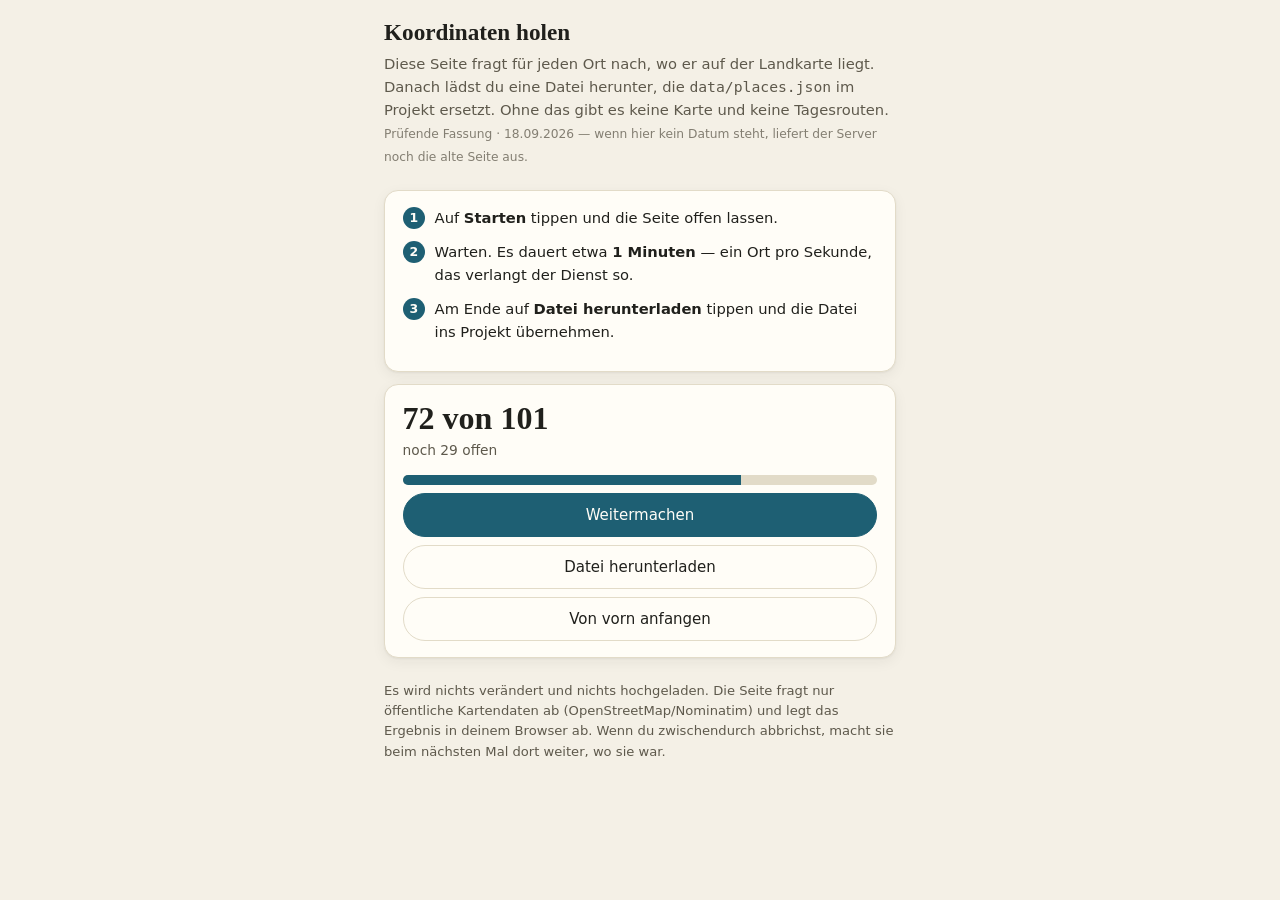
==== commit 68b29b46: "Koordinatenseite: aus einem Fehlschlag fuehrt wieder ein Weg heraus Ein zweiter Durchlauf brachte ni" ====
--- a/koordinaten.html
+++ b/koordinaten.html
@@ -52,6 +52,7 @@
     <div class="k__acts">
       <button type="button" class="btn btn--primary btn--wide" id="start">Starten</button>
       <button type="button" class="btn btn--wide" id="dl" hidden>Datei herunterladen</button>
+      <button type="button" class="btn btn--wide" id="retry" hidden>Nicht gefundene erneut versuchen</button>
       <button type="button" class="btn btn--wide" id="reset" hidden>Von vorn anfangen</button>
     </div>
     <div class="log" id="log" hidden></div>
@@ -74,20 +75,21 @@
   var REGELN = 3;      /* hochzaehlen, wenn sich die Pruefregeln aendern */
 
   var $ = function (id) { return document.getElementById(id); };
-  var data = null, found = {}, failed = {}, running = false, stop = false;
+  var data = null, found = {}, failed = {}, failedAddr = {}, running = false, stop = false;
 
   try {
     var raw = JSON.parse(localStorage.getItem(LS) || '{}') || {};
     /* alte Fassung speicherte nur die Treffer */
     found = raw.found || raw;
     failed = raw.failed || {};
+    failedAddr = raw.failedAddr || {};
     /* Nach einer Regelaenderung duerfen frueher Abgelehnte nicht dauerhaft
        haengen bleiben — sonst tut ein zweiter Lauf gar nichts mehr. */
-    if (raw.regeln !== REGELN) failed = {};
-  } catch (e) { found = {}; failed = {}; }
+    if (raw.regeln !== REGELN) { failed = {}; failedAddr = {}; }
+  } catch (e) { found = {}; failed = {}; failedAddr = {}; }
 
   function save() {
-    try { localStorage.setItem(LS, JSON.stringify({ found: found, failed: failed, regeln: REGELN })); }
+    try { localStorage.setItem(LS, JSON.stringify({ found: found, failed: failed, failedAddr: failedAddr, regeln: REGELN })); }
     catch (e) {}
   }
 
@@ -113,6 +115,9 @@
     $('eta').textContent = Math.max(1, Math.round(todo().length * PAUSE / 60000)) + ' Minuten';
     $('dl').hidden = d === 0;
     $('reset').hidden = d === 0 || running;
+    /* Ohne diesen Knopf gab es aus einem Fehlschlag keinen Weg zurueck ausser
+       "Von vorn anfangen" — und das wirft die schon geholten Treffer weg. */
+    $('retry').hidden = !f || running;
     $('start').hidden = d === n && !running;
     /* Waehrend des Laufs ist derselbe Knopf die Notbremse — nicht sperren. */
     $('start').textContent = running ? 'Anhalten' : (d > 0 ? 'Weitermachen' : 'Starten');
@@ -270,7 +275,16 @@
 
   function run() {
     var list = todo();
-    if (!list.length) { running = false; paint(); return Promise.resolve(); }
+    if (!list.length) {
+      running = false; paint();
+      /* Vorher passierte hier stillschweigend nichts: wer auf "Weitermachen"
+         tippte, sah keine Reaktion und musste raten, ob die Seite kaputt ist. */
+      var f = Object.keys(failed).length;
+      log(f ? 'Nichts mehr zu holen — ' + f + ' Orte gelten als nicht gefunden. '
+            + 'Mit „Nicht gefundene erneut versuchen" fragt die Seite sie noch einmal.'
+            : 'Nichts mehr zu holen — alle Orte sind versorgt.', 'b');
+      return Promise.resolve();
+    }
 
     running = true; stop = false; paint();
     log('Starte mit ' + list.length + ' Orten…');
@@ -303,6 +317,7 @@
         if (qi >= qs.length) {
           var warum = gruende.length ? ' — ' + gruende[0] : ' — nichts gefunden';
           failed[p.id] = warum;
+          failedAddr[p.id] = p.address || '';
           save();
           log('✗ ' + p.name + warum, 's');
           return wait(PAUSE).then(next);
@@ -313,7 +328,7 @@
             var grund = reject(p, hits[i].geo, hits[i].name);
             if (!grund) {
               found[p.id] = hits[i].geo;
-              delete failed[p.id];
+              delete failed[p.id]; delete failedAddr[p.id];
               save(); paint();
               log('✓ ' + p.name);
               return wait(PAUSE).then(next);
@@ -359,8 +374,29 @@
       }
     });
 
+    /* Ein Fehlschlag gilt nur fuer die Adresse, gegen die er entstanden ist.
+       Wird sie praeziser gefasst -- genau das verlangt die Pruefliste fuer
+       Festung, Bahnhof, Anleger und das Ammazza --, muss der Ort wieder in die
+       Warteschlange. Fehlschlaege aus der Zeit vor dieser Notiz tragen keine
+       Adresse und verfallen deshalb einmalig. */
+    var neueAdresse = [];
+    Object.keys(failed).forEach(function (id) {
+      var pl = null;
+      for (var k = 0; k < data.places.length; k++) if (data.places[k].id === id) pl = data.places[k];
+      if (!pl || (failedAddr[id] || '') !== (pl.address || '')) {
+        if (pl) neueAdresse.push(pl.name);
+        delete failed[id]; delete failedAddr[id];
+      }
+    });
+
     /* Immer sichern: damit wird zugleich das alte Speicherformat migriert. */
     save();
+
+    if (neueAdresse.length) {
+      log(neueAdresse.length + ' Orte werden erneut gefragt, weil sich ihre '
+        + 'Adresse geaendert hat:', 'b');
+      neueAdresse.forEach(function (n) { log('   ' + n, 's'); });
+    }
 
     if (raus.length) {
       log('Aus einem frueheren Lauf verworfen:');
@@ -386,9 +422,15 @@
     run();
   });
   $('dl').addEventListener('click', download);
+  $('retry').addEventListener('click', function () {
+    var n = Object.keys(failed).length;
+    failed = {}; failedAddr = {}; save(); paint();
+    log(n + ' Orte werden beim naechsten Start erneut gefragt.', 'b');
+  });
   $('reset').addEventListener('click', function () {
     if (!window.confirm('Alle bisher geholten Koordinaten verwerfen?')) return;
-    found = {}; failed = {}; save(); $('log').innerHTML = ''; $('log').hidden = true; paint();
+    found = {}; failed = {}; failedAddr = {}; save();
+    $('log').innerHTML = ''; $('log').hidden = true; paint();
   });
 
   fetch(DATA, { cache: 'no-cache' }).then(function (r) { return r.json(); })
--- a/style.css
+++ b/style.css
@@ -474,6 +474,9 @@
    bei .today__late und .dogrow--unknown. Der Slot ist der der Oeffnung, nicht
    ein zusaetzlicher: die Zeile bleibt 97 px hoch. */
 .fact--closed { color: var(--brick-ink); font-weight: 500; }
+/* Gemessen ab dem Geraetestandort. Seeblau heisst im Haus "hier ist etwas
+   an" — und genau das ist es: ein Bezugspunkt, den man selbst gesetzt hat. */
+.fact--here { color: var(--lake-ink); font-weight: 500; }
 .fact svg { width: 14px; height: 14px; fill: none; stroke: currentColor; stroke-width: 1.9;
   stroke-linecap: round; stroke-linejoin: round; }
 .fact--rating svg { fill: currentColor; stroke: none; }
@@ -665,6 +668,7 @@
 .tile__l { font-size: var(--t-micro); font-weight: 700; color: var(--soft); }
 /* Die Kachel sagt an einem Ruhetag nicht "bis 22:30", sondern was ist. */
 .tile--closed .tile__v { color: var(--brick-ink); }
+.chip--here:disabled { opacity: .6; }
 
 /* Die Hundregel bekommt eine eigene Flaeche statt einer Zeile im Kleingedruckten:
    bei 58 von 101 Orten ist sie ungeklaert, das ist die haeufigste Antwort. */
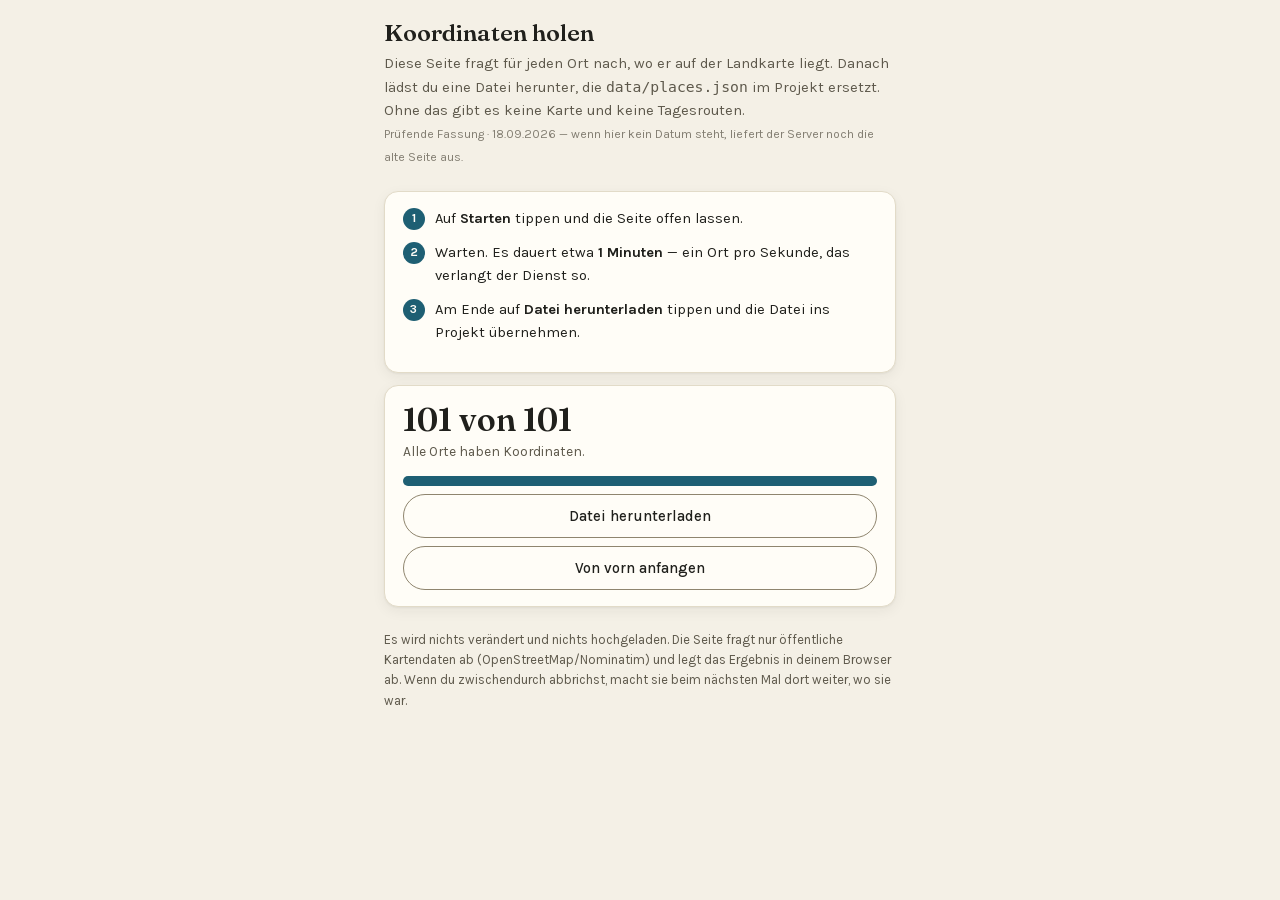
==== commit 8206fe81: "v44: Die App heisst Arilica Arilica ist der roemische Name Peschieras -- kurz, ortsgebunden, in beid" ====
--- a/koordinaten.html
+++ b/koordinaten.html
@@ -3,7 +3,7 @@
 <head>
 <meta charset="utf-8">
 <meta name="viewport" content="width=device-width, initial-scale=1">
-<title>Koordinaten holen — Peschiera kompakt</title>
+<title>Koordinaten holen — Arilica</title>
 <link rel="stylesheet" href="./style.css">
 <style>
   .k { max-width: 34rem; margin-inline: auto; padding: 1.2rem 1rem 3rem; }
--- a/style.css
+++ b/style.css
@@ -1,7 +1,66 @@
 /* ==========================================================================
-   Peschiera kompakt — style.css
+   Arilica — style.css
    Mobile first, Spalte max. 32rem, Touch-Ziele ≥ 44px, Kontrast AA.
    ========================================================================== */
+
+/* --- Schriften ----------------------------------------------------------
+   Lagen bis v22 bei Google. Das Stylesheet von fonts.googleapis.com blockiert
+   das erste Rendern und brauchte gemessen 229 ms, waehrend alle eigenen
+   Dateien in 3 bis 8 ms da waren -- bis dahin blieb die Seite weiss. Dazu
+   meldete jeder Start die IP des Geraets an einen Dritten. Leaflet liegt aus
+   demselben Grund schon im Repo.
+
+   Vier Dateien, nicht sechs: Google liefert fuer Fraunces 500/600 und fuer
+   Karla 400/500/700 jeweils dieselbe URL -- es sind variable Schriften, eine
+   Datei deckt den ganzen Bereich ab. Deshalb hier font-weight als Spanne.
+   Die Achse opsz von Fraunces bleibt erhalten; Safari waehlt ueber
+   font-optical-sizing (Vorgabe: auto) selbst die Schnittgroesse.
+
+   unicode-range bleibt stehen, damit latin-ext nur geladen wird, wenn ein
+   Zeichen daraus vorkommt. Genau einer der 101 Orte braucht es
+   ("BASE by Garage Coffee Bros" mit U+018E). Die Bereiche sind woertlich die
+   von Google -- eigene Grenzen zu erfinden hiesse raten, welche Zeichen in
+   welcher Datei liegen.
+
+   Die Zeichen ohne Deckung (Stern, Haken, Kreuz, >=, Durchmesser) fielen auch
+   vorher schon auf die Systemschrift zurueck: sie stehen in keinem der beiden
+   Bereiche. Kein Rueckschritt, nur jetzt nachweisbar.
+
+   Beim Austausch einer Schriftdatei CACHE in sw.js hochzaehlen -- die
+   Dateinamen tragen keine Fassung.
+   ------------------------------------------------------------------------ */
+@font-face {
+  font-family: 'Fraunces';
+  font-style: normal;
+  font-weight: 500 600;
+  font-display: swap;
+  src: url('./fonts/fraunces-latin.woff2') format('woff2');
+  unicode-range: U+0000-00FF, U+0131, U+0152-0153, U+02BB-02BC, U+02C6, U+02DA, U+02DC, U+0304, U+0308, U+0329, U+2000-206F, U+20AC, U+2122, U+2191, U+2193, U+2212, U+2215, U+FEFF, U+FFFD;
+}
+@font-face {
+  font-family: 'Fraunces';
+  font-style: normal;
+  font-weight: 500 600;
+  font-display: swap;
+  src: url('./fonts/fraunces-latin-ext.woff2') format('woff2');
+  unicode-range: U+0100-02BA, U+02BD-02C5, U+02C7-02CC, U+02CE-02D7, U+02DD-02FF, U+0304, U+0308, U+0329, U+1D00-1DBF, U+1E00-1E9F, U+1EF2-1EFF, U+2020, U+20A0-20AB, U+20AD-20C0, U+2113, U+2C60-2C7F, U+A720-A7FF;
+}
+@font-face {
+  font-family: 'Karla';
+  font-style: normal;
+  font-weight: 400 700;
+  font-display: swap;
+  src: url('./fonts/karla-latin.woff2') format('woff2');
+  unicode-range: U+0000-00FF, U+0131, U+0152-0153, U+02BB-02BC, U+02C6, U+02DA, U+02DC, U+0304, U+0308, U+0329, U+2000-206F, U+20AC, U+2122, U+2191, U+2193, U+2212, U+2215, U+FEFF, U+FFFD;
+}
+@font-face {
+  font-family: 'Karla';
+  font-style: normal;
+  font-weight: 400 700;
+  font-display: swap;
+  src: url('./fonts/karla-latin-ext.woff2') format('woff2');
+  unicode-range: U+0100-02BA, U+02BD-02C5, U+02C7-02CC, U+02CE-02D7, U+02DD-02FF, U+0304, U+0308, U+0329, U+1D00-1DBF, U+1E00-1E9F, U+1EF2-1EFF, U+2020, U+20A0-20AB, U+20AD-20C0, U+2113, U+2C60-2C7F, U+A720-A7FF;
+}
 
 /* --- Tokens: Light (v1-Palette) ----------------------------------------- */
 :root {
@@ -10,6 +69,13 @@
   --ink:   #20201C;
   --soft:  #5E594C;
   --line:  #E2DBC8;
+  /* Der Rand eines BEDIENELEMENTS. --line ist eine Haarlinie und trennt
+     Zeilen -- das darf zurueckhaltend sein, WCAG nimmt rein Schmueckendes
+     ausdruecklich aus. Wo der Rand aber das Einzige ist, woran man erkennt,
+     dass dort etwas zum Antippen liegt, verlangt 1.4.11 mindestens 3:1.
+     --line schafft 1,21:1 auf --bg. Gemessen: 3,21:1 auf --bg, 3,59:1 auf
+     --card. scripts/browser/kontrast.mjs rechnet beides nach. */
+  --rand:  #8F856E;
   --lake:  #1E5F73;
   --gold:  #B8912A;
   --brick: #A3462F;
@@ -32,6 +98,11 @@
   --shadow-lift: 0 2px 6px rgba(32,32,28,.08), 0 12px 32px rgba(32,32,28,.12);
   --scrim: rgba(32,32,28,.46);
   --wash: rgba(32,32,28,.045);
+  /* Das Geruest beim Start. --wash (4,5 %) war auf dem Bildschirm kaum von
+     der Flaeche zu unterscheiden -- ein Geruest, das man nicht sieht, ist
+     wieder nur ein weisser Bildschirm. */
+  --skel: rgba(32,32,28,.11);
+  --mark: rgba(184,145,42,.30);
 
   --r-card: 14px;
   --r-pill: 999px;
@@ -49,7 +120,13 @@
   --t-name:    1.0625rem;  /* Fraunces 600 — Ortsname in der Zeile */
   --t-body:    .9375rem;   /* Karla 400 — Notiz, Fliesstext */
   --t-meta:    .8125rem;   /* Karla 500 — Fakten, Chips, Labels */
-  --t-micro:   .6875rem;   /* Karla 700 — Marken, Zaehler, Tableiste */
+  /* Stand bis v22 auf .6875rem = 11px. Das trug nicht nur Marken, sondern
+     auch die Beschriftung der Tableiste -- also ein Bedienelement, das
+     dauerhaft sichtbar ist. 11px ist darunter zu klein; iOS' Textvergroesserung
+     greift auf rem nicht durch, es bleibt bei 11px, egal was im System steht.
+     Die Leiste als Ganzes bleibt sechsstufig, nur die unterste Stufe rueckt
+     um 1px hoch. */
+  --t-micro:   .75rem;     /* Karla 700 — Marken und Zaehler */
 
   --t: 160ms;
   --ease: cubic-bezier(.2,.7,.3,1);
@@ -65,6 +142,9 @@
     --ink:   #EFEADD;
     --soft:  #A8A192;
     --line:  #2E2F25;
+    /* Siehe --rand im hellen Schema. Gemessen: 3,67:1 auf --bg, 3,36:1 auf
+       --card. */
+    --rand:  #6F715D;
     --lake:  #6FB3C7;
     --gold:  #E0BC5B;
     --brick: #E08C72;
@@ -81,6 +161,8 @@
     --shadow-lift: 0 2px 6px rgba(0,0,0,.5), 0 12px 32px rgba(0,0,0,.45);
     --scrim: rgba(0,0,0,.62);
     --wash: rgba(239,234,221,.06);
+    --skel: rgba(239,234,221,.13);
+    --mark: rgba(224,188,91,.26);
 
     color-scheme: dark;
   }
@@ -93,6 +175,8 @@
   --ink:   #EFEADD;
   --soft:  #A8A192;
   --line:  #2E2F25;
+  /* Siehe --rand im hellen Schema. */
+  --rand:  #6F715D;
   --lake:  #6FB3C7;
   --gold:  #E0BC5B;
   --brick: #E08C72;
@@ -109,6 +193,8 @@
   --shadow-lift: 0 2px 6px rgba(0,0,0,.5), 0 12px 32px rgba(0,0,0,.45);
   --scrim: rgba(0,0,0,.62);
   --wash: rgba(239,234,221,.06);
+  --skel: rgba(239,234,221,.13);
+  --mark: rgba(224,188,91,.26);
 
   color-scheme: dark;
 }
@@ -173,6 +259,16 @@
 
 button { font: inherit; color: inherit; background: none; border: 0; }
 
+/* Suchtreffer in der Notiz. color: inherit ist der Kern -- die Textfarbe
+   bleibt --ink, der Kontrast damit derselbe wie ohne Markierung. Ein eigener
+   Vordergrund (Browservorgabe ist schwarz auf gelb) faellt im dunklen Schema
+   sonst auf 2,1:1. Der Untergrund traegt nur die Markierung, nicht die
+   Lesbarkeit. */
+mark {
+  background: var(--mark); color: inherit;
+  border-radius: 2px; padding: 0 .12em;
+}
+
 :focus-visible {
   outline: 2px solid var(--lake-ink);
   outline-offset: 2px;
@@ -218,10 +314,20 @@
    der Schalter darunter, was den Kopf eine ganze Zeile hoeher machte. */
 .bar__row { display: flex; align-items: center; gap: .6rem; padding: .3rem 0 .35rem; }
 
-/* min-width:0, damit der Titel bei schmalen Geraeten kuerzen darf. */
+/* min-width:0, damit die Zeile bei schmalen Geraeten kuerzen darf.
+   Seit v35 steht hier nicht mehr der App-Name, sondern die Ansicht: links
+   ihr Name in Fraunces, rechts daneben die Zahl, die gerade gilt (Reisetag,
+   Zeitraum, Ortszahl). Der Name der App stand auf allen vier Ansichten
+   gleich da und kostete auf 402 px ein Sechstel der Kopfhoehe. */
 .bar__title { flex: 1 1 auto; min-width: 0; font-size: var(--t-title); letter-spacing: -.015em;
-  white-space: nowrap; overflow: hidden; text-overflow: ellipsis; }
-.bar__title em { font-style: normal; color: var(--lake-ink); }
+  white-space: nowrap; overflow: hidden; text-overflow: ellipsis;
+  display: flex; align-items: baseline; gap: .45rem; }
+.bar__title em { font-style: normal; color: var(--lake-ink); flex: 0 0 auto; }
+.bar__title span {
+  font-family: var(--font-body); font-size: var(--t-meta); font-weight: 500;
+  color: var(--soft); min-width: 0; overflow: hidden; text-overflow: ellipsis;
+  font-variant-numeric: tabular-nums;
+}
 
 /* Dauerschalter für den Hund. Kein Chip — ein Chip sagt "jetzt gerade",
    ein Schalter sagt "immer", und genau das ist gemeint. */
@@ -233,7 +339,7 @@
 }
 .switch__box {
   width: 34px; height: 20px; flex: 0 0 auto;
-  border: 1px solid var(--line); border-radius: var(--r-pill);
+  border: 1px solid var(--rand); border-radius: var(--r-pill);
   background: var(--card);
   transition: background var(--t) var(--ease), border-color var(--t) var(--ease);
 }
@@ -250,7 +356,7 @@
   flex: 0 0 auto;
   width: 44px; height: 44px; margin-top: -.1rem;
   display: grid; place-items: center;
-  border: 1px solid var(--line); border-radius: var(--r-pill);
+  border: 1px solid var(--rand); border-radius: var(--r-pill);
   background: var(--card); color: var(--soft);
   cursor: pointer;
   transition: color var(--t) var(--ease), border-color var(--t) var(--ease);
@@ -272,7 +378,7 @@
   padding: 0 2.6rem;
   font-family: var(--font-body); font-size: 1rem;   /* ≥16px: kein iOS-Zoom */
   color: var(--ink); background: var(--card);
-  border: 1px solid var(--line); border-radius: var(--r-pill);
+  border: 1px solid var(--rand); border-radius: var(--r-pill);
   appearance: none; -webkit-appearance: none;
   transition: border-color var(--t) var(--ease), box-shadow var(--t) var(--ease);
 }
@@ -298,7 +404,14 @@
    88 px Kopfhoehe. Jetzt ein Knopf fuer alle Filter, daneben nur die, die
    gerade an sind, rechts die Sortierung. */
 .filterbar { padding-bottom: .4rem; }
-.filterbar__wrap { display: flex; align-items: center; gap: .4rem; }
+/* flex-wrap seit v41: bei grosser Systemschrift passen "Filter", "Karte" und
+   "Entfernung" nicht mehr nebeneinander auf 402 px. Ohne Umbruch lief der
+   Sortierknopf ueber den rechten Rand hinaus -- sichtbar abgeschnitten und
+   nur zur Haelfte tippbar. Mehr Text braucht mehr Platz; bei der Vorgabe
+   aendert sich nichts, es passt ja. Gefunden von scripts/browser/schrift.mjs
+   bei 24 px Wurzel. */
+.filterbar__wrap { display: flex; flex-wrap: wrap; align-items: center;
+  gap: .4rem; row-gap: .35rem; }
 
 /* Die aktiven Filter scrollen, Filter- und Sortierknopf bleiben stehen. */
 .filterbar__active {
@@ -312,6 +425,10 @@
 
 .chip--filter { flex: 0 0 auto; }
 .chip--filter[aria-pressed="true"] { background: var(--lake); border-color: var(--lake); color: var(--card); }
+/* Karte und Sortierung stehen rechts; der Umschalter zuerst, weil er die
+   Darstellung wechselt und die Sortierung nur die Reihenfolge. */
+.chip--map  { flex: 0 0 auto; margin-left: auto; }
+.chip--map + .chip--sort { margin-left: .35rem; }
 .chip--sort { flex: 0 0 auto; margin-left: auto; }
 
 /* Aktiver Filter im Kopf: der Chip traegt sein eigenes Kreuz. */
@@ -329,7 +446,7 @@
   min-height: 36px; padding: .3rem .72rem;
   font-size: var(--t-meta); font-weight: 500;
   color: var(--soft); background: var(--card);
-  border: 1px solid var(--line); border-radius: var(--r-pill);
+  border: 1px solid var(--rand); border-radius: var(--r-pill);
   cursor: pointer; white-space: nowrap;
   transition: color var(--t) var(--ease), background var(--t) var(--ease),
               border-color var(--t) var(--ease);
@@ -350,7 +467,7 @@
   gap: .75rem; padding: .1rem 0 .6rem;
   font-size: var(--t-meta); color: var(--soft);
 }
-.sort { display: inline-flex; border: 1px solid var(--line); border-radius: var(--r-pill);
+.sort { display: inline-flex; border: 1px solid var(--rand); border-radius: var(--r-pill);
   background: var(--card); overflow: hidden; }
 .sort button {
   min-height: 36px; padding: .25rem .7rem;
@@ -380,16 +497,22 @@
   align-items: start;
   /* Eine Hoehe fuer alle 101 Zeilen. Bis v9 gab es drei (97/100/122 px), je
      nachdem ob die Faktenreihe umbrach — kein Raster, an dem das Auge beim
-     Scrollen einrastet. Jede der vier Zeilen ist jetzt einzeilig gedeckelt,
-     die Hoehe ergibt sich daraus und wird hier festgehalten. */
-  height: 6.05rem;
-  padding: .52rem 3.1rem .58rem .85rem;
+     Scrollen einrastet. Jede Zeile ist einzeilig gedeckelt, die Hoehe
+     ergibt sich daraus und wird hier festgehalten.
+
+     Seit v42 sind es DREI Zeilen statt vier: Kategorie und Adresse (oder
+     Badge) teilen sich eine. 4,9rem statt 6,05rem, also rund 78 statt 97 px
+     -- und sieben statt fuenfeinhalb sichtbare Zeilen auf 402x754. Rechts
+     steht kein Knopfpaar mehr, sondern ein Chip; der Innenabstand dort
+     richtet sich nach ihm. */
+  height: 4.9rem;
+  padding: .45rem 5.6rem .5rem .85rem;
   background: var(--card);
   border-bottom: 1px solid var(--line);
   border-left: 3px solid var(--accent, var(--line));
 }
 
-/* Deckt die ganze Karte ab, damit jeder Tap öffnet. Liegt unter dem Stern. */
+/* Deckt die ganze Karte ab, damit jeder Tap öffnet. Liegt unter dem Chip. */
 .card__open {
   position: absolute; inset: 0; z-index: 0;
   cursor: pointer; background: none; padding: 0;
@@ -416,6 +539,19 @@
 .card__rating .fact__n { margin-left: .28rem; text-align: right; }
 .card__meta { display: flex; flex-wrap: nowrap; align-items: center; gap: .25rem .45rem;
   overflow: hidden; }
+/* Die Adresse steht seit v42 neben der Kategorie, wenn es keinen Badge gibt:
+   beides sagt "was fuer einer ist das", und die Adresse stand vorher nur im
+   Sheet. Sie darf kuerzen -- der Name ist die Spitze der Zeile. */
+.card__adr, .card__meta .card__mine, .card__meta .card__note {
+  flex: 0 1 auto; min-width: 0; overflow: hidden; text-overflow: ellipsis;
+  white-space: nowrap; font-size: var(--t-meta); color: var(--soft);
+}
+/* Die eigene Notiz steht in derselben Zeile wie die Kategorie, traegt aber
+   ihr Zeichen: sie ist das Einzige hier, was von einem selbst kommt. */
+.card__meta .card__mine { display: inline-flex; align-items: center; gap: .25rem;
+  color: var(--gold-ink); }
+.card__meta .card__mine svg { width: 13px; height: 13px; flex: 0 0 auto;
+  fill: none; stroke: currentColor; stroke-width: 1.8; }
 .card__meta > * { flex: 0 0 auto; }
 /* Der Badge ist der einzige Freitext hier und darf als einziger kuerzen. */
 .card__badge { flex: 0 1 auto; min-width: 0; overflow: hidden; text-overflow: ellipsis;
@@ -447,8 +583,20 @@
 .card__badge--moment { color: var(--soft); border-color: var(--line); }
 .card__badge--limit { color: var(--soft); border-style: dashed; }
 /* Kuratiert behaelt die Kategoriefarbe: das ist die Empfehlung des Hauses. */
-.card__cat { font-size: var(--t-micro); font-weight: 700;
-  color: var(--accent-ink, var(--soft)); }
+/* Die Kategorie als getoente Pille statt blossem Farbtext: die Flaeche macht
+   die fuenf Kategorien beim Ueberfliegen der Liste unterscheidbar, ohne dass
+   man lesen muss. Text bleibt in der Ink-Variante der Kategorie (>= 4,5:1);
+   die Flaeche traegt keine Information, die nicht auch im Wort steht.
+   Erst var(--wash) als Rueckfall, dann color-mix — ein Browser ohne
+   color-mix (vor Safari 16.2) faellt auf die neutrale Flaeche zurueck,
+   das Wort bleibt in der Kategoriefarbe. */
+.card__cat {
+  font-size: var(--t-micro); font-weight: 700;
+  color: var(--accent-ink, var(--soft));
+  padding: .1rem .5rem; border-radius: var(--r-pill);
+  background: var(--wash);
+  background: color-mix(in srgb, var(--accent, var(--soft)) 13%, transparent);
+}
 
 /* line-height 1.4 statt der geerbten 1.55: eine einzelne, ohnehin
    abgeschnittene Zeile braucht keinen Fliesstext-Durchschuss — und holt
@@ -469,7 +617,23 @@
 .fact--rating { color: var(--ink); font-weight: 500; }
 .fact__n { margin-left: .18rem; font-size: var(--t-micro); font-weight: 400; color: var(--soft); }
 .fact--dog { color: var(--verde-ink); font-weight: 500; }
+/* Von euch vor Ort geklaert. Der Punkt davor ist das einzige, was die Zeile
+   an Herkunft traegt -- Datum und Wortlaut stehen im Sheet. Nicht Farbe
+   allein: die Form unterscheidet sie auch in Graustufen. */
+.fact--dogyou::before {
+  content: ""; width: 5px; height: 5px; border-radius: 50%;
+  background: currentColor; flex: 0 0 auto; margin-right: .1rem;
+}
 .fact--nodog { color: var(--soft); }
+/* Ungeklaert. Gold ist im Haus die Farbe des Unsicheren, gestrichelt die
+   Form dazu — dieselbe Paarung wie beim Badge "Zeiten pruefen". Steht nur,
+   wenn der Jum-Schalter an ist: sonst ist die offene Regel keine Nachricht. */
+.fact--dogopen { color: var(--gold-ink); font-weight: 500; }
+.fact--dogopen svg { stroke-dasharray: 2.6 2; }
+/* Der Reisetag belegt den Oeffnungs-Slot, wenn der Ort verplant ist:
+   "am Mittwoch" schlaegt "bis 22:30", wenn man die Zeile im Plan
+   wiederfinden will. Seeblau heisst im Haus "hier ist etwas an". */
+.fact--day { color: var(--lake-ink); font-weight: 700; }
 /* Heute Ruhetag. Ziegel ist die Achtungsfarbe des Hauses — dieselbe Rolle wie
    bei .today__late und .dogrow--unknown. Der Slot ist der der Oeffnung, nicht
    ein zusaetzlicher: die Zeile bleibt 97 px hoch. */
@@ -483,8 +647,39 @@
 
 /* Merken-Stern und Gesehen-Haken */
 .card__marks {
-  position: absolute; top: .3rem; right: .3rem; z-index: 1;
-  display: grid; align-content: start;
+  position: absolute; top: 0; right: .55rem; bottom: 0; z-index: 1;
+  display: grid; align-content: center;
+}
+
+/* --- Der Tag-Chip in der Listenzeile ------------------------------------
+   Bis v41 standen hier zwei runde Knoepfe: Stern und Haken. Der Weg von
+   "das will ich" zu "am Mittwoch" ging trotzdem ueber den Reiterwechsel.
+   Jetzt ein Chip, und er ist der ganze Weg. */
+.daychip { position: relative; display: inline-grid; }
+.daychip select {
+  appearance: none; -webkit-appearance: none;
+  min-height: 2.1rem; min-width: 4.4rem;
+  padding: .25rem .55rem;
+  font-family: var(--font-body); font-size: var(--t-meta); font-weight: 600;
+  text-align: center;
+  color: var(--soft); background: none;
+  border: 1px dashed var(--rand); border-radius: var(--r-pill);
+  cursor: pointer;
+}
+/* Gemerkt, aber ohne Tag: gefuellt statt gestrichelt, Gold -- die Hausfarbe
+   fuer Gemerktes. Mit Tag: Seeblau, "hier ist etwas an". */
+.daychip--vorrat select {
+  border-style: solid; color: var(--gold-ink); border-color: var(--gold);
+  background: color-mix(in srgb, var(--gold) 12%, transparent);
+}
+.daychip--tag select {
+  border-style: solid; color: var(--lake-ink); border-color: var(--lake);
+  background: color-mix(in srgb, var(--lake) 12%, transparent);
+}
+/* Die Trefferflaeche bleibt bei 44 px, auch wenn der Chip flacher aussieht:
+   ein unsichtbarer Rand um das Bedienelement, wie ihn iOS selbst benutzt. */
+.daychip::after {
+  content: ''; position: absolute; inset: -11px -6px;
 }
 
 .star, .seen {
@@ -538,7 +733,7 @@
   display: inline-flex; align-items: center; justify-content: center; gap: .45rem;
   min-height: 44px; padding: 0 1.1rem;
   font-family: var(--font-body); font-size: var(--t-body); font-weight: 500;
-  border-radius: var(--r-pill); border: 1px solid var(--line);
+  border-radius: var(--r-pill); border: 1px solid var(--rand);
   background: var(--card); color: var(--ink);
   cursor: pointer; text-decoration: none;
   transition: background var(--t) var(--ease), border-color var(--t) var(--ease);
@@ -547,6 +742,10 @@
    Knopfes liest sich beides. Ein eigener Wert je Schema ist nicht nötig. */
 .btn--primary { background: var(--lake); border-color: var(--lake); color: var(--card); }
 .btn--wide { width: 100%; }
+/* Der destruktive Knopf traegt Ziegel als Rand und Schrift, nicht als Flaeche:
+   gefuellt waere er lauter als "Zusammenfuehren", und das ist der empfohlene
+   Weg. Er muss sich absetzen, nicht vordraengen. */
+.btn--danger { border-color: var(--brick); color: var(--brick-ink); }
 .btn svg { width: 17px; height: 17px; fill: none; stroke: currentColor; stroke-width: 1.9;
   stroke-linecap: round; stroke-linejoin: round; }
 
@@ -581,9 +780,79 @@
 /* Achtung, nicht Merkliste: Gold ist ab jetzt fuer Gemerktes reserviert.
    Dieselbe Rolle hat Ziegel schon bei .today__late. */
 .panel--open { border-left: 3px solid var(--brick); }
+/* Die Hundbilanz. Verde ist im Haus die Farbe des Hundes. */
+.panel--dog { border-left: 3px solid var(--verde); }
+.panel--dog .panel__x b { color: var(--ink); font-weight: 700;
+  font-variant-numeric: tabular-nums; }
+.panel__x--soft { margin-top: .5rem; font-size: var(--t-meta); }
 .panel__t { font-size: var(--t-name); margin-bottom: .2rem; }
 .panel__x { font-size: var(--t-body); color: var(--soft); }
 .panel__c { font-size: var(--t-body); margin-top: .45rem; }
+
+/* Die Bruecke von der Ortssuche ins Wissen. Ein Hinweis mit Zahl, keine
+   zweite Trefferliste: man sucht hier Orte. Seeblau, die Hausfarbe fuer
+   "hier ist etwas an". */
+.wissbr { margin: 0 0 .5rem; }
+.wissbr button {
+  display: flex; align-items: center; gap: .6rem; width: 100%;
+  min-height: 2.75rem; padding: .55rem .8rem;
+  text-align: left; cursor: pointer;
+  font-family: var(--font-body); font-size: var(--t-meta);
+  color: var(--lake-ink);
+  background: color-mix(in srgb, var(--lake) 8%, transparent);
+  border: 1px solid color-mix(in srgb, var(--lake) 30%, transparent);
+  border-radius: var(--r-card);
+}
+.wissbr__t { min-width: 0; }
+.wissbr__go { margin-left: auto; flex: 0 0 auto; font-weight: 700;
+  text-decoration: underline; }
+
+/* --- Wissen (seit v38) --------------------------------------------------
+   Bis v37 standen hier drei lange Listen untereinander, achtundvierzig
+   Eintraege ohne Gruppe und ohne Rangfolge -- der Notruf als neunter
+   Eintrag zwischen "Badeschuhe" und "Coperto & Trinkgeld". */
+
+/* Gepinnt heisst woertlich: oben, immer, auch waehrend einer Suche. Eine
+   Nummer, die man im Ernstfall erst freisuchen muss, ist keine
+   Notfallnummer. Ziegel, die Achtungsfarbe des Hauses. */
+.wissen__pin .panel {
+  border-left: 3px solid var(--brick);
+  background: color-mix(in srgb, var(--brick) 7%, var(--card));
+}
+.wissen__pin .panel__x { color: var(--ink); font-size: var(--t-title);
+  font-variant-numeric: tabular-nums; }
+
+.wissen__suche { display: block; margin-bottom: .5rem; }
+.wissen__n {
+  display: flex; align-items: baseline; gap: .5rem;
+  font-size: var(--t-meta); color: var(--soft); font-variant-numeric: tabular-nums;
+}
+.wissen__x {
+  margin-left: auto; min-height: 2.75rem; padding: 0 .2rem;
+  font-family: var(--font-body); font-size: var(--t-meta); color: var(--lake-ink);
+  background: none; border: 0; text-decoration: underline; cursor: pointer;
+}
+.wissen__lade { font-size: var(--t-body); color: var(--soft); }
+
+/* Die Zahl je Gruppe. Dieselbe Marke wie am Vorrat -- eine Gruppe ist eine
+   Menge, und wie gross sie ist, gehoert in den Kopf. */
+.section__n {
+  margin-left: .45rem;
+  font-family: var(--font-body); font-size: var(--t-micro); font-weight: 700;
+  color: var(--card); background: var(--soft); border-radius: var(--r-pill);
+  min-width: 1.35rem; text-align: center; padding: .05rem .4rem;
+  vertical-align: middle;
+}
+
+/* Die Art steht am Eintrag, nicht nur in der Sektion darueber: wer ihn ueber
+   eine Suche findet, sieht die Sektion nicht. */
+.wissen__art {
+  font-size: var(--t-micro); font-weight: 700; text-transform: uppercase;
+  letter-spacing: .04em; margin-bottom: .3rem;
+}
+.wissen__art--offen { color: var(--gold-ink); }
+.wissen__art--korrektur { color: var(--verde-ink); }
+.panel--fix { border-left: 3px solid var(--verde); }
 
 .checks { list-style: none; margin: 0; padding: 0; display: grid; gap: .5rem; }
 .checks li {
@@ -643,8 +912,14 @@
 }
 .sheet__body > * { max-width: var(--col); margin-inline: auto; }
 
-.sheet__cat { font-size: var(--t-micro); font-weight: 700;
-  color: var(--accent-ink, var(--soft)); }
+.sheet__cat {
+  display: inline-block;
+  font-size: var(--t-micro); font-weight: 700;
+  color: var(--accent-ink, var(--soft));
+  padding: .1rem .5rem; border-radius: var(--r-pill);
+  background: var(--wash);
+  background: color-mix(in srgb, var(--accent, var(--soft)) 13%, transparent);
+}
 .sheet__name { font-size: var(--t-display); letter-spacing: -.02em; padding-right: 3rem; margin: .1rem 0 .5rem; }
 .sheet__note { font-size: var(--t-body); margin-bottom: 1.1rem; }
 .sheet__rate { display: flex; align-items: center; gap: .25rem;
@@ -686,7 +961,43 @@
 .dogrow--no { color: var(--soft); background: var(--wash); }
 .dogrow--no span { text-decoration: line-through; }
 /* Ungeklaert traegt Ziegel — dieselbe Achtungsfarbe wie "Zeiten ungeprueft". */
-.dogrow--unknown { color: var(--brick-ink); border-color: currentColor; border-style: dashed; }
+.dogrow--unknown { color: var(--gold-ink); border-color: currentColor; border-style: dashed; }
+/* Von euch bestaetigt: dieselbe Farbe wie das belegte Ja, aber mit einem
+   zweiten Ring. Eure Angabe ist nicht weniger wert als der Katalog -- sie
+   ist juenger, und sie soll als eure erkennbar bleiben. */
+.dogrow--you { color: var(--verde-ink); border-color: currentColor;
+  box-shadow: 0 0 0 1px var(--card), 0 0 0 2px currentColor; }
+.dogrow--youno { color: var(--soft); background: var(--wash);
+  border-color: currentColor; }
+.dogrow--youno > span { text-decoration: none; }
+.dogrow--youno .dogrow__x { text-decoration: none; }
+
+/* Die Frage unter dem Hundblock. Sie steht nur, wo sie etwas aendern kann:
+   bei offener Regel und bei einer eigenen Angabe. Wo der Katalog eine
+   Antwort hat, steht keine -- eine belegte Angabe mit einem Tipp
+   umzuwerfen waere zu billig. */
+.dogask { margin: -.7rem 0 1.1rem; }
+.dogask__q { font-size: var(--t-meta); color: var(--soft); margin: 0 0 .5rem; }
+.dogask__b { display: flex; flex-wrap: wrap; gap: .4rem; }
+.dogask__b .btn { flex: 1 1 auto; padding: 0 .8rem; font-size: var(--t-meta); }
+.btn--dogyes { border-color: var(--verde); color: var(--verde-ink); font-weight: 700; }
+
+/* Der Reisetag im Ortssheet. Er steht zwischen der Route und der Icon-Reihe:
+   nach der Frage "wie komme ich hin", vor "merken und abhaken". Bis v33 gab
+   es ihn hier nicht -- der Weg in den Plan fuehrte ausschliesslich ueber die
+   Merkliste, und der Stern war damit ein Tor statt eines Merkmals. */
+.sheetday {
+  display: flex; align-items: center; gap: .6rem;
+  margin: .7rem 0 .2rem; padding: .5rem .2rem .5rem .7rem;
+  border: 1px solid var(--line); border-radius: 12px; background: var(--bg);
+}
+.sheetday--zu { border-color: var(--lake); background: var(--card); }
+.sheetday__l {
+  font-size: var(--t-meta); font-weight: 700; color: var(--soft);
+  flex: 0 0 auto;
+}
+.sheetday--zu .sheetday__l { color: var(--lake-ink); }
+.sheetday .pday { margin-left: auto; }
 
 /* Ein Primaer, darunter die Nebenhandlungen als Icon-Reihe. Bis v10 waren es
    vier gleich breite Pillen, rund 200 px, drei davon in gleicher Optik. */
@@ -727,6 +1038,36 @@
 
 .sheet__acts { display: grid; gap: .5rem; margin-bottom: 1.3rem; }
 
+/* Die drei Startkarten. Eine nach der anderen, nicht drei untereinander:
+   drei Absaetze ueberspringt man, drei Schritte liest man. */
+.start__x { font-size: var(--t-body); color: var(--soft); margin: .3rem 0 1.1rem; }
+.start__dots { display: flex; gap: .4rem; margin-bottom: 1rem; }
+.start__dot {
+  width: 7px; height: 7px; border-radius: 50%;
+  background: var(--line);
+}
+.start__dot--an { background: var(--lake); }
+/* Der erklaerende Satz unter einer Aufstellung -- im Teilen-Sheet sagt er,
+   was NICHT drinsteht. */
+.sheet__hint { font-size: var(--t-meta); color: var(--soft); margin: .2rem 0 1rem; }
+
+/* Was in einer Liste steckt, Zeile fuer Zeile -- im Posteingang und vor dem
+   Teilen dieselbe Aufstellung. Bis v39 stand dort ein Satz mit zwei Zahlen,
+   und Notizen, Tage und Hundregeln fuhren ungenannt mit. */
+.inbox__was {
+  list-style: none; margin: 0 0 .9rem; padding: 0;
+  display: grid; gap: .25rem;
+}
+.inbox__was li {
+  display: grid; grid-template-columns: .9rem 1fr; gap: .45rem;
+  font-size: var(--t-body); color: var(--soft);
+  font-variant-numeric: tabular-nums;
+}
+.inbox__was li::before { content: "·"; color: var(--soft); font-weight: 700; }
+/* Notizen stehen mit ihrem Namen da und nicht unter "Markierungen": sie sind
+   das Persoenlichste, was diese App kennt. */
+.inbox__was b { color: var(--ink); font-weight: 600; }
+
 /* Gruppenkoepfe im Filter-Sheet. Die Zeile darunter traegt, was ein Filter
    still ausblendet — dasselbe Versprechen, das die Zaehlzeile beim
    Jum-Schalter schon einloest. */
@@ -762,7 +1103,10 @@
 .tab {
   flex: 1; min-height: 3.6rem; padding: .45rem .2rem;
   display: grid; justify-items: center; gap: .1rem;
-  font-size: var(--t-micro); font-weight: 500; color: var(--soft);
+  /* Eine Stufe ueber den Marken: die Reiter sind Beschriftung, keine Marke.
+     Bei 402px Breite bleiben je Reiter rund 80px -- "Gemerkt" als laengstes
+     Wort braucht bei 13px etwa 55px, es bricht also nichts um. */
+  font-size: var(--t-meta); font-weight: 500; color: var(--soft);
   cursor: pointer;
   transition: color var(--t) var(--ease);
   -webkit-tap-highlight-color: transparent;
@@ -787,19 +1131,185 @@
 .foot__warn { display: block; margin-top: .35rem; color: var(--brick-ink); font-weight: 700; }
 
 /* --- Ladezustand / Fehler ---------------------------------------------- */
+/* Der Startzustand bildet das Geruest der Liste nach, statt einen Kreis zu
+   drehen. Die Masse sind aus dem fertigen Zustand abgenommen, nicht geraten:
+   die Kopfzeile misst --bar-full, eine Ortskarte ist rund 92 px hoch. Sitzt
+   das Geruest daneben, springt der Inhalt beim Erscheinen -- genau das, was
+   ein Geruest verhindern soll. */
 .boot {
-  position: fixed; inset: 0; z-index: 60;
-  display: grid; place-content: center; justify-items: center; gap: .9rem;
-  padding: 1.5rem; text-align: center; background: var(--bg); color: var(--soft);
+  position: fixed; inset: 0; z-index: 60; overflow: hidden;
+  display: flex; flex-direction: column; align-items: center;
+  /* .875rem = 14px: exakt die Hoehe, auf der der fertige Kopf seinen Titel
+     zeigt. Nachgemessen -- mit .8rem stand er 1,2 px zu hoch und rutschte
+     beim Erscheinen der App sichtbar nach. */
+  padding: calc(env(safe-area-inset-top, 0px) + .875rem) 1rem 1.5rem;
+  text-align: center; background: var(--bg); color: var(--soft);
 }
 .boot[hidden] { display: none; }
 .boot h2 { font-size: var(--t-title); color: var(--ink); }
 .boot p { font-size: var(--t-body); max-width: 26rem; }
 .boot code { font-family: ui-monospace, Menlo, monospace; font-size: var(--t-meta);
   background: var(--wash); padding: .1rem .3rem; border-radius: 4px; }
-.spin { width: 28px; height: 28px; border-radius: 50%;
-  border: 3px solid var(--line); border-top-color: var(--lake); animation: spin 850ms linear infinite; }
-@keyframes spin { to { transform: rotate(360deg); } }
+
+/* Der Titel steht schon an der Stelle, an der ihn der fertige Kopf zeigt --
+   dadurch springt er beim Erscheinen der App nicht. Deshalb ist der Kasten
+   linksbuendig und nicht zentriert; zentriert wird nur im Fehlerfall. */
+.boot__msg {
+  width: 100%; max-width: var(--col); text-align: left;
+  display: grid; justify-items: start; gap: .2rem; margin-bottom: 1rem;
+}
+.boot__msg h2 { font-family: var(--font-head); font-weight: 600; letter-spacing: -.015em; }
+.boot__msg p { font-size: var(--t-meta); }
+
+.boot__skel { width: 100%; max-width: var(--col); display: grid; gap: .6rem; }
+
+.skel { animation: pulsen 1600ms ease-in-out infinite; }
+.skel--kopf  { height: 2.6rem; border-radius: 10px; background: var(--skel); }
+.skel--chips { height: 2rem; border-radius: var(--r-pill); background: var(--skel);
+  margin-bottom: .5rem; }
+
+/* Eine leere Ortskarte, nicht ein grauer Kasten: gleiche Flaeche, gleicher
+   Rahmen, gleicher Schatten wie spaeter. Die zwei Balken darin sitzen dort,
+   wo Name und Beschreibung stehen werden. */
+.skel--karte {
+  position: relative; height: 92px; border-radius: var(--r-card);
+  background: var(--card); border: 1px solid var(--line); box-shadow: var(--shadow);
+}
+.skel--karte::before, .skel--karte::after {
+  content: ''; position: absolute; left: .9rem;
+  border-radius: 4px; background: var(--skel);
+}
+.skel--karte::before { top: 1rem;   width: 55%; height: 1.05rem; }
+.skel--karte::after  { top: 2.9rem; width: 78%; height: .72rem; }
+
+/* Versetzt, sonst atmen vier Karten im Gleichschritt und das wirkt wie ein
+   Fortschrittsbalken, der nichts misst. */
+.skel--karte:nth-of-type(3) { animation-delay: 130ms; }
+.skel--karte:nth-of-type(4) { animation-delay: 260ms; }
+.skel--karte:nth-of-type(5) { animation-delay: 390ms; }
+@keyframes pulsen { 0%, 100% { opacity: 1; } 50% { opacity: .5; } }
+
+/* Fehlerfall: kein Geruest, Meldung mittig und zentriert. */
+.boot--fehler { justify-content: center; }
+.boot--fehler .boot__skel { display: none; }
+.boot--fehler .boot__msg {
+  justify-items: center; text-align: center; gap: .9rem; margin-bottom: 0;
+}
+
+/* --- Der Plan fuer heute, oben in "Heute" ------------------------------- */
+/* Eine eigene Flaeche mit Rahmen: der Block ist keine Empfehlung, sondern
+   eine Verabredung mit sich selbst, und muss sich vom Vorschlag darunter
+   unterscheiden lassen, ohne lauter zu sein. Seeblau am linken Rand -- im
+   Haus die Farbe fuer "hier ist etwas an". */
+.planheut {
+  margin: .9rem 0 1.1rem;
+  background: var(--card);
+  border: 1px solid var(--line);
+  border-left: 3px solid var(--lake);
+  border-radius: var(--r-card);
+  box-shadow: var(--shadow);
+  overflow: hidden;
+}
+.planheut--fertig { border-left-color: var(--verde); }
+
+.planheut__h {
+  display: flex; align-items: baseline; gap: .5rem;
+  padding: .7rem .9rem .5rem;
+}
+
+/* Ein Balken sagt in einem Blick, was "2 von 5" erst gelesen werden muss.
+   3 px: er ist eine Auskunft am Rande, kein Bedienelement. */
+/* Die Spur ist Flaeche, die Fuellung traegt die Aussage: was zaehlt, ist die
+   Grenze zwischen gefuellt und leer. Geprueft wird deshalb die FUELLUNG
+   gegen die SPUR (kontrast.mjs) und nicht die Spur gegen die Karte -- eine
+   Spur, die bei 0 Prozent kaum zu sehen ist, verschweigt nichts. */
+.planheut__bar {
+  height: 3px; margin: 0 .85rem .55rem; border-radius: 2px;
+  background: var(--line); overflow: hidden;
+}
+.planheut__bar i { display: block; height: 100%; background: var(--verde);
+  border-radius: 2px; }
+
+/* Bis v34 stand hier gar nichts, wenn fuer heute nichts geplant war -- und
+   die Ansicht fing mit einem Vorschlag an, ohne je zu erwaehnen, dass es
+   einen Tagesplan gibt. */
+/* Die Hundmarke an einer Station. Dieselben drei Farben wie in der
+   Ortsliste -- Verde fuer belegt, Gold fuer offen, gedaempft fuer nein. */
+.planheut__dog { font-weight: 500; color: var(--verde-ink); }
+.planheut__dog--offen { color: var(--gold-ink); }
+.planheut__dog--nein { color: var(--soft); }
+
+.planheut--leer { border-left-color: var(--line); border-style: dashed; }
+.planheut--leer .planheut__f { padding-bottom: .2rem; }
+.planheut--leer .btn { margin: 0 .85rem .85rem; width: calc(100% - 1.7rem); }
+.planheut__t { font-family: var(--font-head); font-weight: 600; font-size: var(--t-name); }
+.planheut__n {
+  margin-left: auto; font-size: var(--t-meta); color: var(--soft);
+  font-variant-numeric: tabular-nums;
+}
+
+.planheut__l { display: grid; }
+.planheut__row {
+  display: grid; grid-template-columns: 2.75rem minmax(0, 1fr);
+  align-items: center; gap: .1rem;
+  padding: .1rem .9rem .1rem .3rem;
+  border-top: 1px solid var(--line);
+}
+.planheut__tick {
+  /* 44 px, wie jedes Bedienelement des Hauses. */
+  width: 2.75rem; height: 2.75rem;
+  display: grid; place-items: center;
+  cursor: pointer; border-radius: 50%;
+  -webkit-tap-highlight-color: transparent;
+}
+/* Ein leerer Kreis, kein blasser Haken. Zuerst stand hier nur ein Haken in
+   var(--line) -- auf dem Bildschirm war nicht zu erkennen, dass man dort
+   tippen kann. Ein Kastchen zum Abhaken muss aussehen wie eins, auch wenn
+   es leer ist. Der Haken darin bleibt unsichtbar (color: transparent auf
+   dem stroke: currentColor des SVG), bis abgehakt wird. */
+.planheut__tick svg {
+  width: 24px; height: 24px; box-sizing: border-box; padding: 3px;
+  border: 2px solid var(--line); border-radius: 50%;
+  fill: none; stroke: currentColor; stroke-width: 2.6;
+  stroke-linecap: round; stroke-linejoin: round;
+  color: transparent;
+  transition: background-color var(--t) var(--ease), border-color var(--t) var(--ease);
+}
+.planheut__tick[aria-pressed="true"] svg {
+  border-color: var(--verde); background: var(--verde); color: var(--card);
+}
+
+.planheut__open {
+  display: grid; gap: .05rem; text-align: left; min-width: 0;
+  padding: .55rem 0; cursor: pointer;
+}
+.planheut__name { font-family: var(--font-head); font-weight: 600; font-size: var(--t-name);
+  overflow: hidden; text-overflow: ellipsis; white-space: nowrap; }
+.planheut__m { font-size: var(--t-meta); color: var(--soft);
+  overflow: hidden; text-overflow: ellipsis; white-space: nowrap; }
+/* Heute Ruhetag: Ziegel, die Achtungsfarbe des Hauses -- dieselbe Rolle wie
+   bei .fact--closed in der Liste. */
+.planheut__zu { color: var(--brick-ink); font-weight: 500; }
+
+/* Abgehakt: gedaempft und durchgestrichen, aber NICHT weg. Der Fortschritt
+   ist der Grund, morgens hierherzuschauen. Durchgestrichen wird nur der
+   Name -- die Meta-Zeile bleibt lesbar, man will auch nachher noch wissen,
+   wie lange man dort war. */
+.planheut__row--ab .planheut__name { text-decoration: line-through; color: var(--soft); }
+.planheut__row--ab .planheut__m { opacity: .7; }
+
+.planheut__f {
+  padding: .55rem .9rem .7rem;
+  font-size: var(--t-meta); color: var(--soft);
+  border-top: 1px solid var(--line);
+}
+.planheut__f--fertig {
+  display: flex; align-items: center; gap: .35rem;
+  color: var(--verde-ink); font-weight: 500;
+}
+.planheut__f--fertig svg { width: 15px; height: 15px; flex: 0 0 auto;
+  fill: none; stroke: currentColor; stroke-width: 2.2;
+  stroke-linecap: round; stroke-linejoin: round; }
 
 /* --- Heute -------------------------------------------------------------- */
 
@@ -822,14 +1332,21 @@
 
 /* Die Vier-Abschnitte-Leiste. Bis v13 zeigte "Heute" nur, was die Uhr sagte;
    den ganzen Tag sah man nicht und vorausblaettern ging gar nicht. */
+/* minmax(0, 1fr) statt 1fr: die Mindestbreite einer Rasterspalte ist sonst
+   die des Inhalts, und "Nachmittag" ist bei grosser Systemschrift breiter
+   als ein Viertel von 402 px. Die Leiste schob die Seite dann um 6 px nach
+   rechts -- gegen die Hausregel "kein horizontaler Scroll". Gefunden hat das
+   scripts/browser/schrift.mjs bei 24 px Wurzel. */
 .segbar {
-  display: grid; grid-template-columns: repeat(4, 1fr); gap: .3rem;
+  display: grid; grid-template-columns: repeat(4, minmax(0, 1fr)); gap: .3rem;
   margin-top: .7rem;
 }
 .seg {
-  min-height: 40px; padding: .35rem .2rem;
+  min-height: 40px; padding: .35rem .2rem; min-width: 0;
+  /* Umbrechen ist erlaubt, herauslaufen nicht. */
+  overflow-wrap: anywhere; hyphens: auto;
   font-size: var(--t-meta); font-weight: 500; color: var(--soft);
-  background: var(--card); border: 1px solid var(--line);
+  background: var(--card); border: 1px solid var(--rand);
   border-radius: 10px; cursor: pointer;
   transition: color var(--t) var(--ease), background var(--t) var(--ease),
               border-color var(--t) var(--ease);
@@ -917,18 +1434,105 @@
 .today__all svg { width: 18px; height: 18px; flex: 0 0 auto; fill: none; stroke: var(--soft);
   stroke-width: 2; stroke-linecap: round; stroke-linejoin: round; }
 
-/* --- Plan --------------------------------------------------------------- */
-/* Aus "Gemerkt" wird ein Plan: Reihenfolge statt Sortierung, Zeitbudget statt
-   Trefferzahl. time_min liegt bei allen 101 Orten vor und wurde bis v13 nur
-   fuer einen Filter benutzt. */
-.plan__sum {
-  font-size: var(--t-meta); color: var(--soft);
-  padding: .1rem 0 .7rem; font-variant-numeric: tabular-nums;
-}
-.plan { display: grid; margin-inline: -1rem; border-top: 1px solid var(--line); }
+/* --- Die Reise: fuenfzehn Tage auf einen Blick ---------------------------
+   Bis v35 zwei Haelften hinter einer Umschaltleiste. Seit v36 eine Ansicht:
+   Raster, Tageskarten, Vorrat. Geaendert wird im Tages-Sheet. */
+.reise__h { padding: .2rem 1rem .6rem; }
+.reise__t { font-family: var(--font-head); font-weight: 600; font-size: var(--t-display);
+  line-height: 1.1; letter-spacing: -.02em; }
+.reise__s { font-size: var(--t-meta); color: var(--soft); margin-top: .1rem;
+  font-variant-numeric: tabular-nums; }
+
+.reise__tage { display: grid; gap: .6rem; padding: 0 1rem .4rem; }
+
+/* Eine Tageskarte ist ein Knopf. Sie zeigt, was an dem Tag ansteht, und
+   oeffnet zum Aendern dasselbe Sheet wie eine Zelle im Raster -- ein
+   Einstieg statt zweier. */
+.tagk {
+  display: block; width: 100%; text-align: left;
+  background: var(--card); border: 1px solid var(--rand);
+  border-left: 3px solid var(--lake);
+  border-radius: var(--r-card); box-shadow: var(--shadow);
+  padding: .7rem .85rem .75rem; cursor: pointer;
+  font-family: inherit; color: inherit;
+}
+.tagk__h { display: flex; align-items: baseline; gap: .5rem; }
+.tagk__t { font-family: var(--font-head); font-weight: 600; font-size: var(--t-name); }
+.tagk__sum { margin-left: auto; font-size: var(--t-meta); color: var(--soft);
+  font-variant-numeric: tabular-nums; white-space: nowrap; }
+/* Genannt, nicht bewertet: die Summe ist ohne An- und Abfahrt gerechnet. */
+.tagk__sum--voll { color: var(--brick-ink); }
+.tagk__l { list-style: none; margin: .45rem 0 0; padding: 0; display: grid; gap: .1rem; }
+.tagk__st { display: flex; align-items: baseline; gap: .5rem; font-size: var(--t-body);
+  padding-left: .55rem; border-left: 2px solid var(--accent, var(--line)); }
+.tagk__n { min-width: 0; overflow: hidden; text-overflow: ellipsis; white-space: nowrap; }
+.tagk__d { margin-left: auto; font-size: var(--t-meta); color: var(--soft);
+  font-variant-numeric: tabular-nums; white-space: nowrap; }
+.tagk__st--ab .tagk__n { text-decoration: line-through; color: var(--soft); }
+.tagk__f { display: block; margin-top: .45rem; font-size: var(--t-micro);
+  font-weight: 700; color: var(--verde-ink); }
+.tagk--heute { box-shadow: var(--shadow), inset 0 0 0 2px var(--lake); }
+.tagk--vorbei { opacity: .55; border-left-color: var(--line); }
+/* Der naechste Tag, an dem noch nichts steht. Gestrichelt heisst im Haus
+   "da, aber nichts los" -- wie die vergangenen Abschnitte in "Jetzt". */
+.tagk--frei { border-style: dashed; border-left-color: var(--line); background: none;
+  box-shadow: none; }
+.tagk__leer { display: block; margin-top: .3rem; font-size: var(--t-meta);
+  color: var(--soft); }
+
+/* Der Vorrat. Keine zweite Ansicht mehr, sondern die Sektion darunter --
+   man zieht beim Planen staendig aus ihm in einen Tag. */
+.vorrat { margin-top: 1.1rem; }
+.vorrat__h { display: flex; align-items: baseline; gap: .5rem; padding: 0 1rem .1rem;
+  font-family: var(--font-head); font-weight: 600; font-size: var(--t-name); }
+.vorrat__n { font-family: var(--font-body); font-size: var(--t-micro); font-weight: 700;
+  color: var(--card); background: var(--soft); border-radius: var(--r-pill);
+  min-width: 1.35rem; text-align: center; padding: .05rem .4rem; }
+.vorrat__s { padding: 0 1rem .6rem; font-size: var(--t-meta); color: var(--soft);
+  font-variant-numeric: tabular-nums; }
+.vorrat__leer { padding: 0 1rem .7rem; font-size: var(--t-body); color: var(--soft); }
+.vorrat .btn { margin: 0 1rem; width: calc(100% - 2rem); }
+
+/* Die Aufteilung der Tagessumme: was davon vor Ort vergeht, was auf dem Weg.
+   Sie steht unter dem Kopf, damit die Summe darueber nachvollziehbar ist. */
+.tagk__auf { display: block; margin-top: .15rem; font-size: var(--t-micro);
+  color: var(--soft); font-variant-numeric: tabular-nums; }
+
+/* Der Weg zwischen zwei Stationen. Eine eigene Zeile, kein Anhaengsel: er
+   gehoert keiner der beiden Stationen, sondern dem Zwischenraum -- deshalb
+   auch eingerueckt und ohne Kategoriekante. Ab einer halben Stunde ist er
+   kein Uebergang mehr, sondern ein Programmpunkt: dann Ziegel. */
+.tagk__wg { display: flex; font-size: var(--t-micro); color: var(--soft);
+  padding: .12rem 0 .12rem 1.35rem; font-variant-numeric: tabular-nums;
+  position: relative; }
+.tagk__wg::before {
+  content: ''; position: absolute; left: .3rem; top: 0; bottom: 0;
+  border-left: 1px dashed var(--line);
+}
+.tagk__wg--weit { color: var(--brick-ink); }
+.tagk__wg--weit::before { border-left-color: currentColor; }
+
+/* Nummer, Pfeile und Wege stehen seit v36 im Tages-Sheet. */
+.tagsheet__nr { font-family: var(--font-body); font-size: var(--t-meta); font-weight: 700;
+  color: var(--soft); font-variant-numeric: tabular-nums; min-width: 1.1rem; }
+.tagsheet__move { display: flex; flex: 0 0 auto; }
+/* --- Der Vorrat --------------------------------------------------------- */
+/* Aus "Gemerkt" wird ein Vorrat: was noch keinen Tag hat. Reihenfolge gibt
+   es hier keine -- die entsteht erst im Tag. time_min liegt bei allen 101
+   Orten vor und wurde bis v13 nur fuer einen Filter benutzt. */
+/* KEIN eigener negativer Rand: der Plan wird in #list gerendert, und .list
+   zieht sich bereits mit margin-inline: -1rem ueber die volle Breite. Beide
+   zusammen machten die Ansicht 434 px breit bei 402 px Bildschirm -- die
+   Seite liess sich seitwaerts wackeln (eigene Regel: kein horizontaler
+   Scroll), und das rechte Sechzehntel jeder Zeile lag unsichtbar neben dem
+   Bild. Aufgefallen erst, als die Umsortier-Pfeile dorthin wuchsen. */
+.plan { display: grid; border-top: 1px solid var(--line); }
 
 .planrow {
-  display: grid; grid-template-columns: 2.2rem minmax(0, 1fr) 2.6rem;
+  /* Eine Spalte: seit v36 traegt die Zeile nur noch Namen, Zeile und
+     Tageswaehler. Nummer und Pfeile standen bis v35 links und rechts
+     daneben -- sie sind ins Tages-Sheet gewandert, wo geaendert wird. */
+  display: grid; grid-template-columns: minmax(0, 1fr);
   align-items: center;
   min-height: 4.4rem; padding: .5rem .85rem .5rem .45rem;
   background: var(--card);
@@ -938,15 +1542,36 @@
 .planrow--seen .planrow__name { color: var(--soft); }
 .planrow--seen .planrow__m { opacity: .72; }
 
-.planrow__n {
-  justify-self: center;
-  font-family: var(--font-head); font-weight: 600; font-size: var(--t-name);
-  color: var(--soft); font-variant-numeric: tabular-nums;
-}
+.planrow__mid { display: grid; gap: .35rem; min-width: 0; justify-items: start; }
 .planrow__open {
-  display: grid; gap: .1rem; text-align: left; min-width: 0;
+  display: grid; gap: .1rem; text-align: left; min-width: 0; max-width: 100%;
   cursor: pointer; padding: .2rem 0;
 }
+
+/* Der Tageswaehler: ein natives select im Gewand eines Chips. appearance
+   weg, eigener Pfeil ueber den Wrapper -- ein select nimmt kein ::after an.
+   Hoehe 44px, wie jedes Bedienelement des Hauses. */
+.pday { position: relative; display: inline-grid; }
+.pday::after {
+  content: ''; position: absolute; right: .7rem; top: 50%;
+  width: 7px; height: 7px; pointer-events: none;
+  border-right: 2px solid currentColor; border-bottom: 2px solid currentColor;
+  transform: translateY(-70%) rotate(45deg);
+  color: var(--soft);
+}
+.pday select {
+  appearance: none; -webkit-appearance: none;
+  min-height: 2.75rem; padding: .3rem 1.7rem .3rem .8rem;
+  font-family: var(--font-body); font-size: var(--t-meta); font-weight: 500;
+  color: var(--soft); background: var(--wash);
+  border: 1px solid var(--rand); border-radius: var(--r-pill);
+  cursor: pointer;
+}
+/* Zugeordnet: Seeblau, die Hausfarbe fuer "hier ist etwas an". */
+.pday--zu select { color: var(--lake-ink); border-color: var(--lake);
+  background: none;
+  background: color-mix(in srgb, var(--lake) 10%, transparent); }
+.pday--zu::after { color: var(--lake-ink); }
 .planrow__name { font-family: var(--font-head); font-weight: 600; font-size: var(--t-name);
   white-space: nowrap; overflow: hidden; text-overflow: ellipsis; }
 .planrow__m { font-size: var(--t-meta); color: var(--soft);
@@ -955,9 +1580,15 @@
 /* Pfeile statt Ziehen: eine Wischgeste laesst sich von hier aus nicht auf
    echtem iOS pruefen, und bei einer Handvoll Stationen sind zwei Knoepfe
    ohnehin treffsicherer als ein Griff. */
-.planrow__move { display: grid; gap: .1rem; }
+/* Nebeneinander statt uebereinander: zwei 44er-Ziele uebereinander machten
+   die Zeile 90 px hoch, nebeneinander bleibt sie bei ihren 54. Der Titel
+   verliert ein paar Pixel Breite und traegt ohnehin eine Auslassung. */
+.planrow__move { display: flex; gap: .15rem; align-items: center; }
 .pmove {
-  width: 2.4rem; height: 2.1rem;
+  /* 2.75rem = 44 px. Vorher 38x34 -- das einzige Bedienelement der App
+     unter der 44-px-Regel des Hauses. flex-basis statt width: im
+     Flex-Container wurde width auf 29 px zusammengedrueckt, gemessen. */
+  flex: 0 0 2.75rem; width: 2.75rem; height: 2.75rem;
   display: grid; place-items: center;
   color: var(--soft); cursor: pointer; border-radius: 7px;
 }
@@ -965,16 +1596,277 @@
   stroke-width: 2; stroke-linecap: round; stroke-linejoin: round; }
 .pmove[disabled] { opacity: .25; cursor: default; }
 
-/* Nur wo geo bei beiden Stationen steht — bei 23 von 101 fehlt es, dort
-   bleibt die Zeile weg statt zu raten. */
-.plan__far {
+/* --- Reiseuebersicht: alle Reisetage auf einen Blick -------------------- */
+/* Fuenf Spalten, drei Reihen -- fuenfzehn Reisetage passen damit bei 402 px
+   ohne Schieben ins Bild. Ein waagerechter Streifen haette dieselbe Zahl
+   Zellen gebraucht und die Haelfte davon versteckt; ein Tag, den man erst
+   hervorschieben muss, beantwortet die Frage "welche Tage sind noch frei"
+   nicht. */
+/* padding-inline zurueck: .uebs liegt in #list, und #list zieht sich mit
+   margin-inline: -1rem ueber die volle Breite. Ohne das lief das Raster
+   ueber beide Raender hinaus und "3 von 15 Tagen verplant" war rechts
+   abgeschnitten. */
+.uebs { padding: .2rem 1rem 1rem; }
+.uebs__h {
+  display: flex; align-items: baseline; gap: .5rem;
+  font-family: var(--font-head); font-weight: 600; font-size: var(--t-name);
+  margin-bottom: .5rem;
+}
+.uebs__s { margin-left: auto; font-family: var(--font-body); font-weight: 500;
+  font-size: var(--t-meta); color: var(--soft); font-variant-numeric: tabular-nums; }
+
+.uebs__g { display: grid; grid-template-columns: repeat(5, 1fr); gap: .3rem; }
+.uebs__d {
+  position: relative;
+  min-height: 2.9rem; padding: .3rem .1rem;
+  display: grid; justify-items: center; align-content: center; gap: 0;
+  border: 1px solid var(--rand); border-radius: 10px;
+  background: var(--bg);
+  font-family: var(--font-body); line-height: 1.15;
+}
+.uebs__w { font-size: var(--t-micro); font-weight: 700; color: var(--soft); }
+.uebs__n { font-size: var(--t-meta); font-weight: 500; font-variant-numeric: tabular-nums; }
+
+/* Verplante Tage sind Knoepfe und springen zu ihrer Gruppe. Bei viereinhalb
+   Bildschirmen Planlaenge ist das der Unterschied zwischen Nachschlagen und
+   Suchen. */
+.uebs__d--voll {
+  background: var(--card); border-color: var(--lake);
+  cursor: pointer;
+}
+.uebs__d--voll .uebs__w { color: var(--lake-ink); }
+/* Die Zahl als kleine Marke oben rechts -- dieselbe Form wie die Marke am
+   Plan-Reiter, damit man sie nicht neu lernen muss. */
+.uebs__c {
+  position: absolute; top: -5px; right: -4px;
+  min-width: 1.1rem; padding: .05rem .2rem;
+  font-size: var(--t-micro); font-weight: 700; line-height: 1.3;
+  color: var(--card); background: var(--lake);
+  border-radius: var(--r-pill); font-variant-numeric: tabular-nums;
+}
+.uebs__d--leer .uebs__c { display: none; }
+
+/* Leere Tage: gestrichelt, wie die vergangenen Abschnitte in "Heute" -- im
+   Haus heisst gestrichelt "da, aber nichts los". Kein Knopf: es gibt nichts,
+   wohin er springen koennte. */
+.uebs__d--leer {
+  border-style: dashed; background: none;
+}
+.uebs__d--leer .uebs__n { color: var(--soft); }
+
+/* Vergangene Reisetage. Sie bleiben stehen -- die Reise hatte sie -- und
+   bleiben antippbar, denn man will nachsehen, was war. Aber sie tragen kein
+   Plus mehr: bis v33 luden sechs von fuenfzehn Zellen zum Verplanen eines
+   Tages ein, der vorbei war. */
+.uebs__d--vorbei { opacity: .42; border-style: solid; }
+.uebs__d--vorbei .uebs__n { font-weight: 500; }
+
+/* Heute: dieselbe seeblaue Marke wie am Tageskopf. */
+.uebs__d--heute { box-shadow: inset 0 0 0 2px var(--lake); }
+.uebs__d--heute .uebs__n { font-weight: 700; }
+
+/* Das Plus auf einem freien Tag: sagt, dass hier etwas hin kann. Ohne das
+   sahen freie und volle Zellen gleich aus und taten seit v31 dasselbe --
+   sichtbar war der Unterschied nur an der Zahl, die dem freien Tag fehlt. */
+.uebs__plus {
+  position: absolute; top: -5px; right: -4px;
+  width: 1.1rem; height: 1.1rem;
+  display: grid; place-items: center;
+  font-size: var(--t-meta); font-weight: 700; line-height: 1;
+  color: var(--soft); background: var(--bg);
+  border: 1px dashed var(--line); border-radius: 50%;
+}
+
+/* --- Ein Reisetag als Sheet -------------------------------------------- */
+.tagsheet__h {
+  display: flex; align-items: baseline; gap: .5rem;
+  font-family: var(--font-head); font-weight: 600; font-size: var(--t-name);
+  margin: 1.1rem 0 .4rem;
+}
+.tagsheet__n { margin-left: auto; font-family: var(--font-body); font-weight: 500;
+  font-size: var(--t-meta); color: var(--soft); font-variant-numeric: tabular-nums; }
+.tagsheet__leer { font-size: var(--t-body); color: var(--soft); margin: .8rem 0 1rem; }
+/* Warum steht das obenan: eine Reihenfolge, die man nicht erklaeren kann,
+   ist schlechter als gar keine. */
+.tagsheet__lead { font-size: var(--t-meta); color: var(--soft); margin: -.1rem 0 .5rem; }
+/* Die Luftlinie in Seeblau -- im Haus heisst das "Bezugspunkt", dieselbe
+   Rolle wie .fact--here in der Liste. */
+.tagsheet__weit { color: var(--lake-ink); font-weight: 500; }
+
+.tagsheet__l { display: grid; gap: .3rem; margin-bottom: .6rem; }
+.tagsheet__row {
+  display: grid; grid-template-columns: minmax(0, 1fr) 2.75rem;
+  align-items: center; gap: .4rem;
+  padding: .3rem .3rem .3rem .7rem;
+  background: var(--card);
+  border: 1px solid var(--line);
+  border-left: 3px solid var(--accent, var(--line));
+  border-radius: 10px;
+}
+.tagsheet__txt { display: grid; gap: .05rem; min-width: 0; }
+.tagsheet__name { font-family: var(--font-head); font-weight: 600; font-size: var(--t-name);
+  overflow: hidden; text-overflow: ellipsis; white-space: nowrap; }
+.tagsheet__m { font-size: var(--t-meta); color: var(--soft);
+  overflow: hidden; text-overflow: ellipsis; white-space: nowrap; }
+/* An dem Tag Ruhetag: Ziegel, die Achtungsfarbe des Hauses. Steht hier und
+   nicht erst im Plan -- der richtige Zeitpunkt fuer diese Auskunft ist der,
+   an dem man den Tag waehlt. */
+.tagsheet__zu { color: var(--brick-ink); font-weight: 500; }
+
+.tagsheet__b {
+  /* 44 px, wie jedes Bedienelement des Hauses. */
+  width: 2.75rem; height: 2.75rem;
+  display: grid; place-items: center;
+  border-radius: 50%; cursor: pointer;
+  color: var(--lake-ink);
+  -webkit-tap-highlight-color: transparent;
+}
+.tagsheet__b svg { width: 20px; height: 20px; fill: none; stroke: currentColor;
+  stroke-width: 2.4; stroke-linecap: round; }
+.tagsheet__b--weg { color: var(--soft); }
+
+/* Vier Spalten statt zweier: Nummer, Text, die zwei Pfeile, der
+   Herunternehmen-Knopf. Bis v36 lief die Zeile im Zweispalten-Raster der
+   Vorratszeile mit -- die vier Kinder brachen dort in zwei Reihen um, der
+   Name rutschte nach rechts und stand als "Bel…" da.
+
+   Die drei Knoepfe belegen zusammen 132 px, die Nummer 20: bei 402 px
+   Bildschirm bleiben dem Namen rund 200. Deshalb darf er hier UMBRECHEN,
+   anders als im Vorrat -- zwei Zeilen Name sind besser lesbar als ein
+   abgeschnittenes Wort, und die Zeile ist wegen der 44er-Knoepfe ohnehin
+   hoch genug. */
+.tagsheet__row--drin {
+  grid-template-columns: 1.25rem minmax(0, 1fr) auto 2.75rem;
+  gap: .35rem; padding-left: .45rem;
+}
+.tagsheet__row--drin .tagsheet__name {
+  white-space: normal; overflow: visible;
+  display: -webkit-box; -webkit-line-clamp: 2; -webkit-box-orient: vertical;
+  overflow: hidden;
+}
+
+
+
+/* Eine Vorratszeile hat keine Nummer und keine Pfeile: dort gibt es keine
+   Reihenfolge, die etwas bedeutet. Beides steht seit v36 im Tages-Sheet.
+
+   Fortgefallen sind hier mit v36 die Umschaltleiste (.ptabs/.ptab), der
+   Leerzustand der beiden Haelften (.planleer), der Hinweis unter dem
+   Merklisten-Kopf (.plan__hint) und der Tageskopf des gruppierten Plans
+   (.plantag). Die Ansicht hat keine zwei Haelften mehr: Raster, Tageskarten
+   und Vorrat stehen untereinander, und der Tag ist eine Karte. */
+.planrow--merk { grid-template-columns: minmax(0, 1fr); padding-left: .85rem; }
+
+/* .plan__far ist mit v37 fortgefallen: zwischen zwei Stationen stand bis v36
+   eine Warnung ab 1,2 km Luftlinie und sonst nichts. Jetzt steht dort der
+   gerechnete Weg (.tagweg, weiter unten) -- auch der kurze, denn auch der
+   kostet Zeit. Die Hervorhebung haengt nicht mehr an der Strecke, sondern an
+   der Dauer: fuenf Kilometer sind mit dem Rad zwanzig Minuten und zu Fuss
+   mehr als eine Stunde. */
+
+/* --- Wege im Tages-Sheet und in "Jetzt" --------------------------------- */
+/* Seit v37 steht zwischen zwei Stationen desselben Tages der gerechnete Weg,
+   nicht mehr nur eine Warnung ab 1,2 km Luftlinie. Alles hier ist gerechnet
+   und traegt deshalb ein "≈" -- gemessene Werte (walk_min ab dem Zeltplatz)
+   tragen keines. */
+.tagweg, .planheut__w {
   display: flex; align-items: center; gap: .35rem;
-  padding: .4rem .85rem .45rem 2.65rem;
+  padding: .3rem .85rem .35rem 2.65rem;
+  font-size: var(--t-meta); color: var(--soft);
+  background: var(--bg); border-bottom: 1px solid var(--line);
+  font-variant-numeric: tabular-nums;
+}
+.tagweg--weit, .planheut__w--weit { color: var(--brick-ink); }
+.tagweg svg, .planheut__w svg { width: 14px; height: 14px; flex: 0 0 auto; fill: none;
+  stroke: currentColor; stroke-width: 2; stroke-linecap: round; stroke-linejoin: round; }
+
+/* Womit der Tag zurueckgelegt wird. Drei Moeglichkeiten bekommen im Haus
+   eine Segmentleiste -- anders als bei den zwei Sortierungen, wo ein Knopf
+   genuegt, der seinen Stand nennt: hier will man alle drei sehen, weil die
+   Wahl die Zeiten darunter veraendert. */
+.wmode { display: grid; grid-template-columns: repeat(3, 1fr); gap: .3rem;
+  padding: .1rem 0 .6rem; }
+.wmode__b {
+  min-height: 2.75rem; padding: .4rem .5rem;
+  font-family: var(--font-body); font-size: var(--t-meta); font-weight: 500;
+  color: var(--soft); background: none;
+  border: 1px solid var(--rand); border-radius: var(--r-pill);
+  cursor: pointer;
+  transition: color var(--t) var(--ease), background-color var(--t) var(--ease),
+              border-color var(--t) var(--ease);
+}
+.wmode__b--an { color: var(--card); background: var(--ink); border-color: var(--ink);
+  font-weight: 700; }
+
+.tagsheet__budget { padding: 0 0 .5rem; font-size: var(--t-meta); color: var(--soft);
+  font-variant-numeric: tabular-nums; }
+/* Ueber 8 km rechnet die App keinen Fussweg -- genannt, nicht verboten. */
+.tagsheet__warn {
+  display: flex; align-items: flex-start; gap: .4rem;
+  margin: 0 0 .7rem; padding: .55rem .7rem;
   font-size: var(--t-meta); color: var(--brick-ink);
-  background: var(--bg); border-bottom: 1px solid var(--line);
-}
-.plan__far svg { width: 14px; height: 14px; flex: 0 0 auto; fill: none; stroke: currentColor;
-  stroke-width: 2; stroke-linecap: round; stroke-linejoin: round; }
+  background: color-mix(in srgb, var(--brick) 9%, transparent);
+  border: 1px solid color-mix(in srgb, var(--brick) 35%, transparent);
+  border-radius: var(--r-card);
+}
+.tagsheet__warn svg { width: 15px; height: 15px; flex: 0 0 auto; margin-top: .1rem;
+  fill: none; stroke: currentColor; stroke-width: 2;
+  stroke-linecap: round; stroke-linejoin: round; }
+
+/* Was ein Vorschlag den heutigen Tag zusaetzlich kostet. Seeblau, die
+   Hausfarbe fuer "hier ist etwas an" -- die Zahl ist eine Auskunft, keine
+   Warnung. Sie steht zwischen Begruendung und Knoepfen, weil sie genau die
+   Frage beantwortet, die zwischen beiden liegt. */
+.today__umweg {
+  margin-top: .35rem; font-size: var(--t-meta); font-weight: 500;
+  color: var(--lake-ink); font-variant-numeric: tabular-nums;
+}
+.today__umweg--drin { color: var(--soft); font-weight: 400; }
+
+/* Die Suche im Tages-Sheet. Sie geht ueber ALLE 101 Orte, nicht nur ueber
+   den Vorrat: wer am Mittwoch etwas sucht, hat es in der Regel noch nicht
+   gemerkt. Das Feld steht ueber der Liste, weil es sie ersetzt, sobald etwas
+   darin steht -- kein zweites Ergebnisfenster daneben. */
+.tagsuche { display: block; margin: 1.1rem 0 .5rem; }
+.tagsuche__i {
+  width: 100%; min-height: 2.75rem;
+  padding: .5rem .9rem;
+  font-family: var(--font-body); font-size: var(--t-body);
+  color: var(--ink); background: var(--wash);
+  border: 1px solid var(--rand); border-radius: var(--r-pill);
+  -webkit-appearance: none; appearance: none;
+}
+.tagsuche__i::placeholder { color: var(--soft); }
+/* Was die Suche hereinholt, ist noch nicht gemerkt -- das gehoert dazugesagt,
+   denn der Knopf daneben tut beides auf einmal. */
+.tagsheet__neu { color: var(--gold-ink); }
+
+/* Die kuerzeste Runde. Ein Angebot mit Zahlen, kein stiller Umbau: die App
+   kennt die Entfernungen, nicht die Oeffnungszeiten im Kopf des Planers
+   ("erst der Markt, der macht um eins zu"). Seeblau, die Hausfarbe fuer
+   "hier ist etwas an" -- kein Ziegel, denn hier ist nichts falsch. */
+.runde {
+  margin: 0 0 .8rem; padding: .7rem .8rem .75rem;
+  background: color-mix(in srgb, var(--lake) 8%, transparent);
+  border: 1px solid color-mix(in srgb, var(--lake) 32%, transparent);
+  border-radius: var(--r-card);
+}
+.runde__t { font-family: var(--font-head); font-weight: 600; font-size: var(--t-name);
+  color: var(--lake-ink); }
+.runde__s { margin-top: .2rem; font-size: var(--t-meta); color: var(--soft);
+  font-variant-numeric: tabular-nums; }
+.runde .btn { margin-top: .6rem; }
+/* Schon optimal: dann keine Kiste, nur eine Zeile -- ein Kasten fuer
+   "nichts zu tun" waere ein Bedienelement ohne Handlung. */
+.runde--gut {
+  display: flex; align-items: flex-start; gap: .4rem;
+  margin: 0 0 .7rem; padding: 0;
+  background: none; border: 0;
+  font-size: var(--t-meta); color: var(--verde-ink);
+}
+.runde--gut svg { width: 15px; height: 15px; flex: 0 0 auto; margin-top: .1rem;
+  fill: none; stroke: currentColor; stroke-width: 2.4;
+  stroke-linecap: round; stroke-linejoin: round; }
 
 /* --- Ab 33rem: etwas mehr Luft, Spalte bleibt bei 32rem ---------------- */
 @media (min-width: 33rem) {
@@ -989,6 +1881,30 @@
     animation-duration: .01ms !important; animation-iteration-count: 1 !important;
     transition-duration: .01ms !important;
   }
+
+  /* Der pauschale Riegel darueber traf bis v22 auch das Sheet, und das ist
+     zu viel: die 260 ms, in denen es von unten hereinfaehrt, sind keine
+     Zierde. Sie sagen, dass das Detail UEBER der Liste liegt und man dorthin
+     zurueckkommt. Ohne sie tauscht der Bildschirm einfach seinen Inhalt aus,
+     und man weiss nicht mehr, wo man ist.
+
+     WCAG 2.3.3 verlangt, nicht wesentliche Bewegung abschaltbar zu machen --
+     nicht jede. Deshalb hier: Bewegung raus, Uebergang bleibt. Statt zu
+     fahren blendet das Sheet ein. 160 ms, weil kuerzer nicht mehr als
+     Uebergang gelesen wird.
+
+     transform muss !important tragen: waehrend des Wischens setzt app.js
+     translateY per Inline-Stil, und nur !important sticht den. Die
+     Zuweisung selbst bleibt unangetastet, der Code liest style.transform
+     und nicht den berechneten Wert -- Schliessen per Wisch funktioniert
+     also weiter, es bewegt sich dabei nur nichts. */
+  .scrim, .sheet { transition-duration: 160ms !important; }
+  .sheet {
+    transform: none !important;
+    opacity: 0;
+    transition-property: opacity !important;
+  }
+  .sheet.is-on { opacity: 1; }
 }
 
 /* --- Druck -------------------------------------------------------------- */
@@ -1002,3 +1918,276 @@
   body { padding-bottom: 0; }
   .card { break-inside: avoid; box-shadow: none; }
 }
+
+/* ------------------------------------------------------------------ Karte */
+/* Dieselbe Auswahl wie die Liste, nur anders dargestellt. Die Hoehe rechnet
+   sich aus dem Ausschnitt statt fest: mit fixiertem Kopf und fixierter
+   Tableiste bleibt sonst entweder ein Loch oder die Karte laeuft darunter. */
+.map {
+  height: calc(100dvh - var(--bar-full) - 8.5rem);
+  min-height: 18rem;
+  margin: .2rem 0 .6rem;
+  border: 1px solid var(--line);
+  border-radius: var(--r-card);
+  overflow: hidden;
+  background: var(--wash);
+  /* Eigener Stapelkontext. Leaflet vergibt intern z-index bis 700 (Kacheln
+     200, Nadeln 600, Popups 700, Bedienelemente daneben). Ohne diese zwei
+     Zeilen liegen die alle im selben Stapel wie der Rest der App -- und das
+     Detail-Sheet mit z-index: 50 verliert gegen jede davon. Es stand
+     vollstaendig da, nur stanzten Nadeln, Zoomknoepfe und Kacheln mitten
+     hindurch.
+
+     position ist noetig, damit z-index ueberhaupt wirkt; Leaflet setzt zwar
+     selbst position: relative auf den Container, aber darauf zu bauen hiesse,
+     sich auf fremdes CSS zu verlassen. z-index: 0 statt isolation: isolate,
+     weil es dasselbe tut und aelter ist als jedes Geraet, das hier laeuft.
+
+     Die Ordnung des Hauses: Karte 0, Kopf 30, Tableiste 35, Abdunkelung 40,
+     Sheet 50, Startbild 60, Sprungmarke 90. */
+  position: relative;
+  z-index: 0;
+}
+.map__note {
+  margin: 0 0 .8rem;
+  font-size: var(--t-meta);
+  color: var(--soft);
+}
+
+/* --- Die Karte als Flaeche (seit v39) -----------------------------------
+   Bis v38 lag sie als Kasten im Scrollfluss: rund 410 x 400 px nutzbar, der
+   Rest der Seite darunter. Jetzt fuellt sie die Flaeche zwischen Kopf und
+   Reiterleiste -- 402 x 754 px, das 1,8-fache, bei unveraenderter
+   Filterlogik. */
+.map--voll {
+  position: fixed; left: 0; right: 0;
+  top: var(--bar-full, 9rem); bottom: 0;
+  height: auto; min-height: 0; margin: 0;
+  border: 0; border-radius: 0;
+}
+/* Hinter der fixierten Karte bleibt sonst eine leere, scrollbare Seite
+   stehen -- und der Kopf klappt beim Wischen ein, obwohl es nichts zu
+   scrollen gibt. */
+body.is-map { overflow: hidden; }
+body.is-map .map__note { display: none; }
+
+/* Das Ergebnis-Sheet. Drei Rastpunkte, die Karte bleibt in jedem sichtbar --
+   sie ist der Grund, warum man hier ist. Es endet ueber der Reiterleiste:
+   eine Liste, die die Navigation verdeckt, waere eine Sackgasse. */
+.mapsheet {
+  position: fixed; left: 0; right: 0; z-index: 36;
+  bottom: calc(3.6rem + env(safe-area-inset-bottom));
+  max-width: var(--col); margin-inline: auto;
+  display: grid; grid-template-rows: auto minmax(0, 1fr);
+  height: 4.6rem;
+  background: var(--card);
+  border: 1px solid var(--line); border-bottom: 0;
+  border-radius: var(--r-card) var(--r-card) 0 0;
+  box-shadow: 0 -6px 24px rgba(31, 29, 24, .12);
+  transition: height 260ms var(--ease);
+}
+/* Auch am groessten Rastpunkt bleibt ein Streifen Karte stehen -- sie ist
+   der Grund, warum man hier ist. Ein Sheet, das sie ganz verdeckt, waere
+   wieder die Liste, nur mit einem Umweg. */
+.mapsheet[data-rast="1"] { height: 42dvh; }
+.mapsheet[data-rast="2"] { height: calc(100dvh - var(--bar-full) - 11rem); }
+
+.mapsheet__grip {
+  display: grid; justify-items: center; gap: .3rem;
+  width: 100%; min-height: 2.75rem; padding: .5rem .8rem .45rem;
+  background: none; border: 0; cursor: pointer;
+  font-family: inherit; color: inherit;
+  /* Der Griff ist die Ziehflaeche: ohne das faengt der Browser die Geste als
+     Seitenscroll ab, und der Rastpunkt aendert sich nie. */
+  touch-action: none;
+}
+.mapsheet__bar {
+  width: 2.4rem; height: 4px; border-radius: 2px; background: var(--line);
+}
+.mapsheet__t { font-size: var(--t-meta); color: var(--soft);
+  font-variant-numeric: tabular-nums; }
+
+.mapsheet__l { overflow-y: auto; -webkit-overflow-scrolling: auto;
+  border-top: 1px solid var(--line); }
+.mapsheet[data-rast="0"] .mapsheet__l { display: none; }
+
+.msrow {
+  display: grid; gap: .1rem; width: 100%; text-align: left;
+  min-height: 3.4rem; padding: .5rem .9rem;
+  background: none; border: 0; border-bottom: 1px solid var(--line);
+  border-left: 3px solid var(--accent, var(--line));
+  cursor: pointer; font-family: inherit; color: inherit;
+}
+.msrow__n { font-family: var(--font-head); font-weight: 600; font-size: var(--t-name);
+  white-space: nowrap; overflow: hidden; text-overflow: ellipsis; }
+.msrow__m { font-size: var(--t-meta); color: var(--soft);
+  white-space: nowrap; overflow: hidden; text-overflow: ellipsis; }
+
+/* Das Grundnetz: Entfernungsringe um den Zeltplatz. Ohne Netz laedt keine
+   Kachel, und die Karte war bis v38 eine weisse Flaeche mit Nadeln -- man
+   sah, dass etwas rechts oben liegt, aber nicht, ob das zweihundert Meter
+   oder zwanzig Kilometer sind. currentColor, damit der Ring im Dunkeln
+   dieselbe Haarlinie ist wie ueberall sonst. */
+/* --soft statt --line: auf dem leeren Untergrund (ohne Netz) verschwaende
+   eine Haarlinie, und genau dort wird der Ring gebraucht. Ueber Kacheln
+   bleibt er durch opacity und Strichelung zurueckhaltend. */
+.grundring { color: var(--soft); }
+.grundlabel {
+  font-family: var(--font-body); font-size: var(--t-micro); font-weight: 500;
+  color: var(--soft); text-align: center; line-height: 16px;
+  text-shadow: 0 0 3px var(--card), 0 0 3px var(--card);
+}
+
+/* Die Nadel traegt die Kategoriefarbe, wie die Kante an der Listenzeile.
+   Weisser Ring, damit sie auf jedem Kartenuntergrund steht -- ohne ihn
+   verschwindet Verde im Gruen der Parks. */
+.mk span {
+  display: block; width: 16px; height: 16px;
+  border-radius: 50%;
+  background: var(--accent, var(--lake));
+  border: 2px solid #fff;
+  box-shadow: 0 1px 3px rgba(0,0,0,.45);
+}
+.mk--seen span { opacity: .45; }
+
+/* Die Nadel bleibt 16 px, ihre Trefferflaeche misst 30. Erst die Buendelung
+   schafft dafuer Platz -- vorher lagen 100 von 102 Nadeln naeher als 34 px
+   beieinander, groessere Flaechen haetten sich gegenseitig verdeckt. */
+.mk { display: grid; place-items: center; }
+
+/* Ein Buendel. Stein statt einer Kategoriefarbe: es steht fuer mehrere
+   Kategorien zugleich, und eine davon zu waehlen waere gelogen. */
+.mk--bund span {
+  width: 32px; height: 32px;
+  display: grid; place-items: center;
+  background: var(--stein); color: var(--card);
+  font-family: var(--font-body); font-size: var(--t-meta); font-weight: 700;
+  font-variant-numeric: tabular-nums; line-height: 1;
+}
+.mk--bund-gross span { width: 38px; height: 38px; font-size: var(--t-name); }
+
+/* Die Namen, wenn Hineinzoomen nicht mehr hilft: neun Punkte in den Daten
+   tragen mehr als einen Ort. */
+.bundpop .leaflet-popup-content-wrapper {
+  background: var(--card); color: var(--ink);
+  border-radius: var(--r-card); box-shadow: var(--shadow-lift);
+}
+.bundpop .leaflet-popup-tip { background: var(--card); }
+.bundpop .leaflet-popup-content { margin: .7rem .8rem; }
+.bund__h {
+  font-size: var(--t-micro); font-weight: 700; color: var(--soft);
+  text-transform: none; margin-bottom: .4rem;
+}
+.bund__l { display: grid; gap: .15rem; max-height: 14rem; overflow-y: auto; }
+.bund__b {
+  display: grid; gap: .05rem; justify-items: start; text-align: left;
+  min-height: 44px; padding: .35rem .4rem;
+  background: none; border: 0; border-radius: 8px; cursor: pointer;
+  font: inherit; color: var(--ink);
+}
+.bund__b:hover { background: var(--wash); }
+.bund__n { font-family: var(--font-head); font-weight: 600; font-size: var(--t-name); }
+.bund__k { font-size: var(--t-micro); font-weight: 700; color: var(--soft); }
+/* Die Bezugspunkte: Zeltplatz und Geraetestandort. Beide tragen ihren Namen
+   fest neben sich -- ein Tooltip braucht ein Ueberfahren mit der Maus, und
+   das gibt es auf dem Zielgeraet nicht. Die Breite richtet sich nach dem
+   Text (iconSize: null in app.js), deshalb hier max-content statt fester
+   Masse. */
+.mk--bezug { position: relative; pointer-events: none; }
+.mk--bezug .mk__punkt {
+  position: absolute; inset: 0;
+  width: auto; height: auto; border-radius: 50%;
+  border: 3px solid var(--card);
+  box-shadow: 0 1px 4px rgba(0,0,0,.45);
+}
+/* Das Schild haengt absolut am Punkt und ist aus dem Fluss genommen: stuende
+   es daneben im Fluss, verschoebe seine Breite den Punkt von der Koordinate
+   weg. Zentriert, damit es nicht nach rechts in fremde Nadeln ragt --
+   genau das war beim ersten Versuch das Problem. */
+.mk--bezug .mk__text {
+  position: absolute; left: 50%; transform: translateX(-50%);
+  width: auto; height: auto; border: 0; border-radius: var(--r-pill);
+  padding: .12rem .45rem;
+  background: var(--card); color: var(--ink);
+  font-family: var(--font-body); font-size: var(--t-micro); font-weight: 700;
+  line-height: 1.5; white-space: nowrap;
+  box-shadow: var(--shadow);
+}
+/* Zeltplatz nach unten, eigener Standort nach oben. Liegen beide nah
+   beieinander -- der Normalfall, solange man auf dem Platz ist --, stehen
+   die Schilder dadurch nicht uebereinander. */
+.mk--zelt .mk__text { top: 27px; }
+.mk--hier .mk__text { bottom: 27px; }
+/* Der Zeltplatz ist fest, dunkel wie die Schrift -- er gehoert zur App, nicht
+   zur Umgebung. */
+.mk--zelt .mk__punkt { background: var(--ink); }
+/* Der eigene Standort in Seeblau, der Hausfarbe fuer "hier ist etwas an",
+   mit einem weichen Hof: so liest er sich als Person und nicht als Ort. */
+.mk--hier .mk__punkt {
+  background: var(--lake);
+  box-shadow: 0 1px 4px rgba(0,0,0,.45), 0 0 0 7px rgba(30,95,115,.22);
+}
+.mk--hier .mk__text { color: var(--lake-ink); }
+
+/* Leaflet bringt eigene Farben mit, die das dunkle Schema nicht kennen. */
+.leaflet-container { background: var(--wash); font: inherit; }
+.leaflet-control-attribution,
+.leaflet-bar a {
+  background: var(--card); color: var(--soft); border-color: var(--line);
+}
+.leaflet-bar a { color: var(--ink); }
+.leaflet-control-attribution a { color: var(--lake); }
+
+/* Was in den naechsten Tagen anfaengt. Steht ueber dem Vorschlag, weil es
+   die Planung betrifft und nicht das Jetzt -- aber zurueckhaltend, sonst
+   uebertoent ein Termin in drei Tagen die Frage, wo man gleich isst. */
+.today__soon {
+  display: grid; gap: .3rem;
+  margin: .1rem 0 .7rem;
+}
+.today__soon-row {
+  display: grid; grid-template-columns: auto 1fr auto; gap: .5rem;
+  align-items: baseline;
+  min-height: 44px; padding: .35rem .6rem;
+  text-align: left;
+  border: 1px dashed var(--line); border-radius: var(--r-pill);
+  background: var(--wash);
+  cursor: pointer;
+}
+.today__soon-when {
+  font-size: var(--t-micro); font-weight: 700;
+  color: var(--brick-ink);
+  text-transform: uppercase; letter-spacing: .06em;
+}
+.today__soon-what { font-size: var(--t-meta); color: var(--ink); }
+.today__soon-badge { font-size: var(--t-micro); color: var(--soft); white-space: nowrap; }
+
+/* ------------------------------------------------------- Eigene Notizen */
+/* Die eigene Notiz steht vor der Beschreibung: sie ist das, was man selbst
+   herausgefunden hat, und schlaegt den Katalogtext. Verde, weil es dieselbe
+   Farbe ist wie alles, was zu Jum gehoert -- die haeufigste offene Frage. */
+.card__mine {
+  display: flex; align-items: flex-start; gap: .3rem;
+  margin: .1rem 0 .15rem;
+  font-size: var(--t-meta); color: var(--verde-ink);
+  overflow: hidden; text-overflow: ellipsis; white-space: nowrap;
+}
+.card__mine svg {
+  width: 13px; height: 13px; flex: 0 0 auto; margin-top: .15rem;
+  fill: none; stroke: currentColor; stroke-width: 1.7;
+  stroke-linecap: round; stroke-linejoin: round;
+}
+
+.notiz { margin: .7rem 0 .2rem; }
+.notiz__l {
+  display: block; margin-bottom: .25rem;
+  font-size: var(--t-micro); font-weight: 700; color: var(--soft);
+}
+.notiz__f {
+  width: 100%; min-height: 44px; padding: .5rem .7rem;
+  /* 1rem ist die Grenze, unter der iOS beim Fokus hineinzoomt. */
+  font: inherit; font-size: 1rem; color: var(--ink);
+  background: var(--card);
+  border: 1px solid var(--rand); border-radius: var(--r-pill);
+}
+.notiz__f:focus-visible { outline: 2px solid var(--lake); outline-offset: 1px; }
